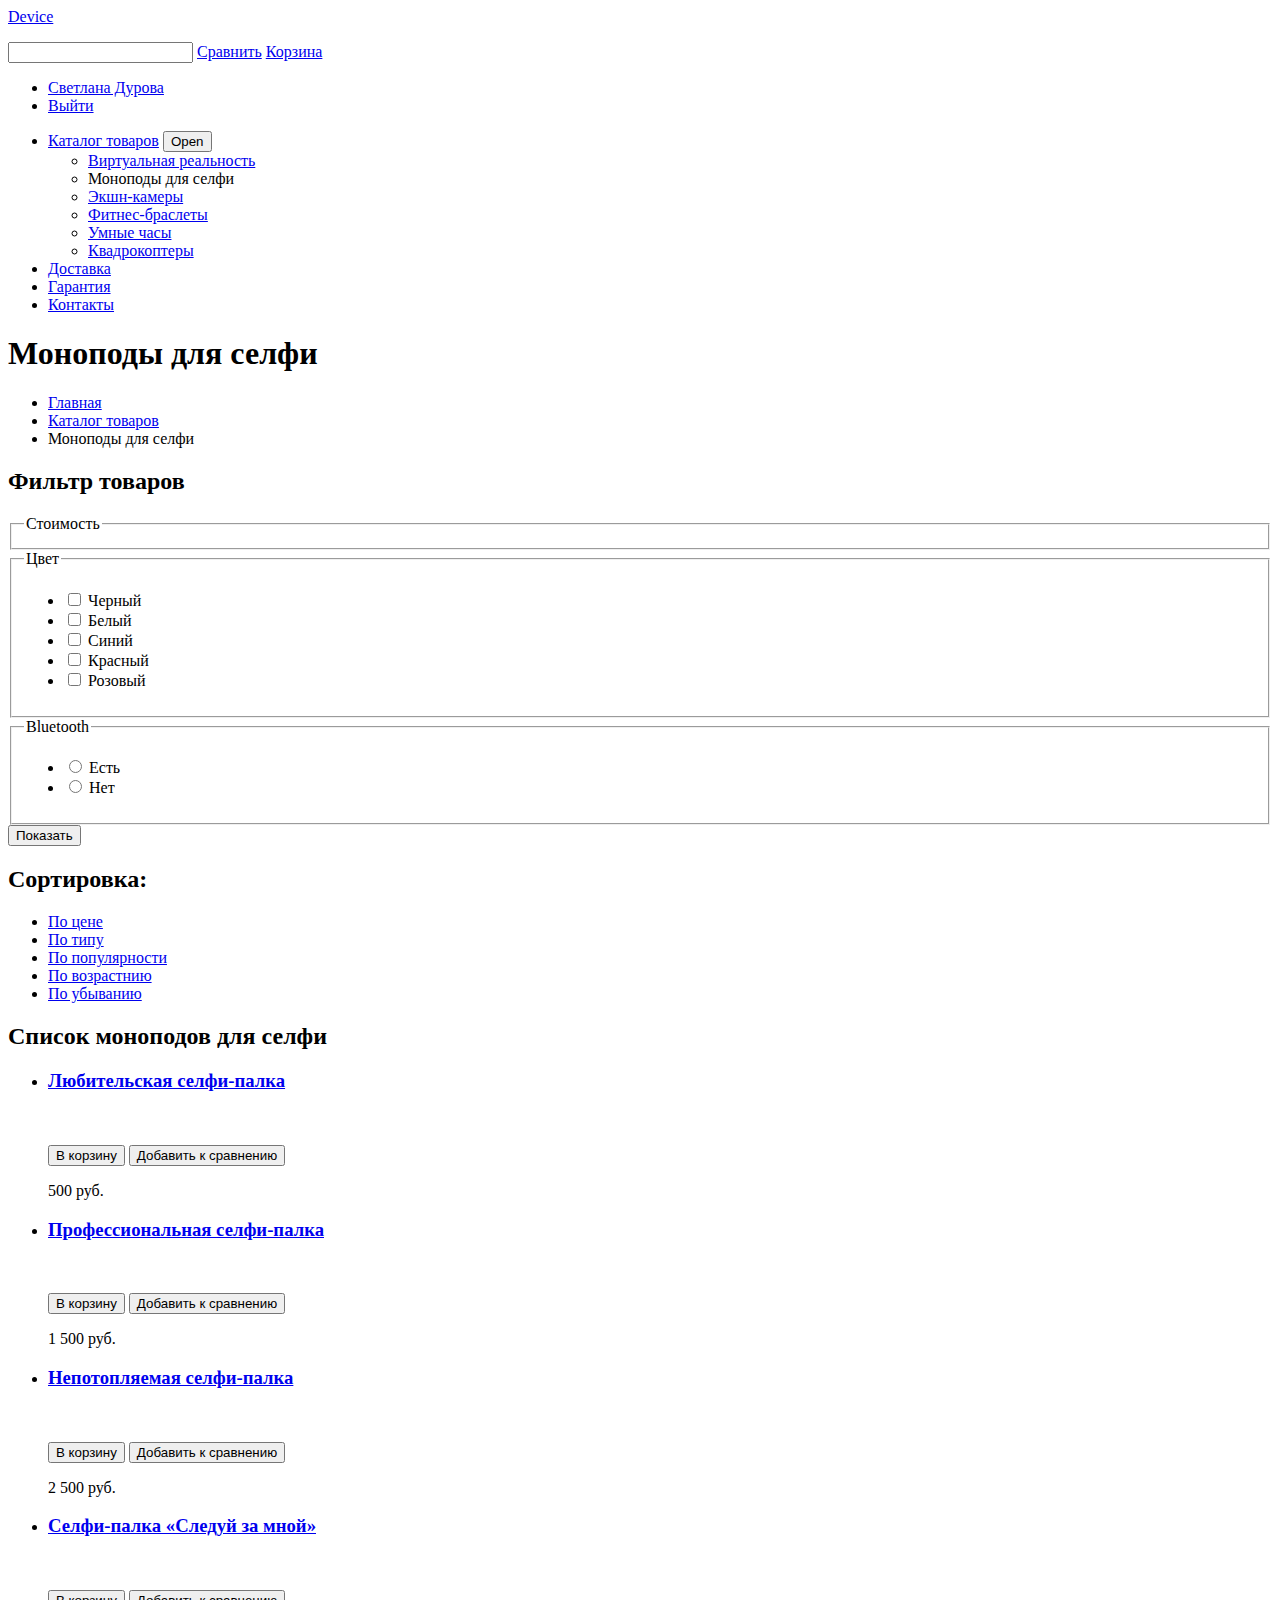
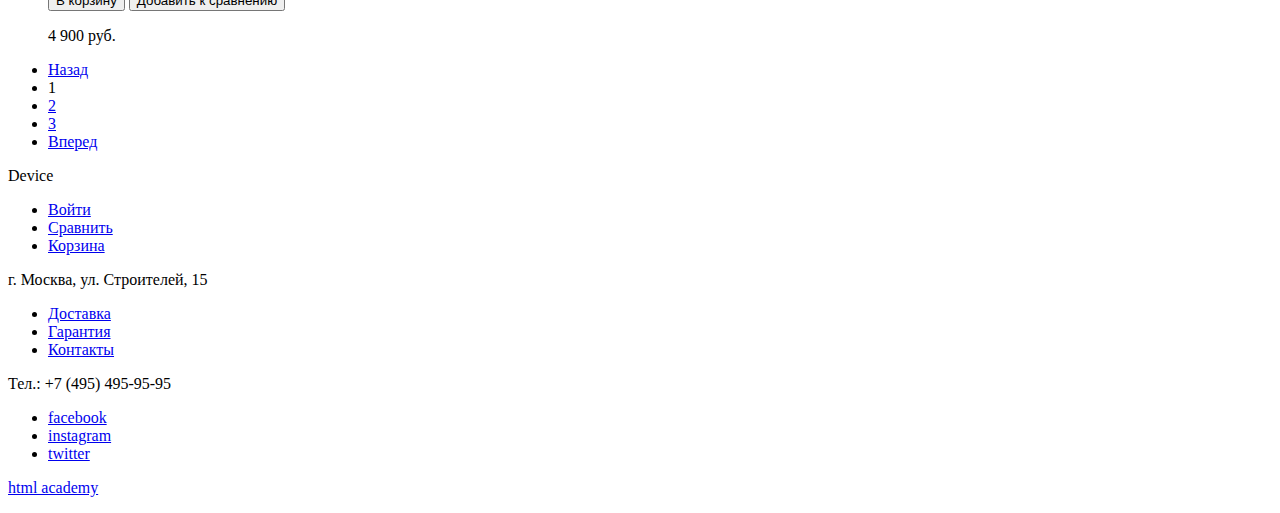
==== inner-page.html @ 737b261c "form" ====
<!DOCTYPE html>
<html lang="ru">
    <head>
        <meta charset="utf-8">
        <title>Device</title>
        <link rel="stylesheet" href="styles/normalize.css">
        <link rel="stylesheet" href="styles/style.css">
    </head>
    <body>
        <header class="main-header">
            <nav class="main-navigation">
                <a class="main-header-logo" href="index.html">Device</a>
                <p class="user-tools">
                    <input type="seach" name="seach">
                    <a href="compare.html">Сравнить</a>
                    <a href="cart.html">Корзина</a>
                </p>
                <ul class="user-navigation">
                    <li><a href="profile.html">Светлана Дурова</a></li>
                    <li><a class="login-out" href="login-out.html">Выйти</a></li>
                </ul>
                <ul class="site-navigation">
                    <li>
                        <a href="catalog.html">Каталог товаров</a>
                        <button class="catalog-open">Open</button>
                        <ul class="site-navigation__catalog-list">
                            <li class="site-navigation__catalog-item"><a href="#">Виртуальная реальность</a></li>
                            <li class="site-navigation__catalog-item site-navigation__catalog-item-current"><a>Моноподы для селфи</a></li>
                            <li class="site-navigation__catalog-item"><a href="#">Экшн-камеры</a></li>
                            <li class="site-navigation__catalog-item"><a href="#">Фитнес-браслеты</a></li>
                            <li class="site-navigation__catalog-item"><a href="#">Умные часы</a></li>
                            <li class="site-navigation__catalog-item"><a href="#">Квадрокоптеры</a></li>
                        </ul>
                    </li>
                    <li><a href="index.html#service-delivery">Доставка</a></li>
                    <li><a href="index.html#service-warranty">Гарантия</a></li>
                    <li><a href="index.html#contacts">Контакты</a></li>
                </ul>
            </nav>
        </header>
        <main class="container">
            <h1 class="page-title">Моноподы для селфи</h1>
            <ul class="breadcrumbs">
                <li><a href="index.html">Главная</a></li>
                <li><a href="catalog.html">Каталог товаров</a></li>
                <li class="breadcrumbs-current">Моноподы для селфи</li>
            </ul>
            <section class="filters">
                <h2 class="visually-hidden">Фильтр товаров</h2>
                <form class="filter" action="https://echo.htmlacademy.ru" method="GET" >
                    <fieldset>
                        <legend>Стоимость</legend>
                    </fieldset>
                    <fieldset>
                        <legend>Цвет</legend>
                        <ul>
                            <li class="filter-option">
                                <input class="visually-hidden filter-input filter-input-checkbox" type="checkbox" name="black-color" id="filter-black-color">
                                <label for="filter-black-color">Черный</label>
                            </li>
                            <li class="filter-option">
                                <input class="visually-hidden filter-input filter-input-checkbox" type="checkbox" name="white-color" id="filter-white-color">
                                <label for="filter-white-color">Белый</label>
                            </li>
                            <li class="filter-option">
                                <input class="visually-hidden filter-input filter-input-checkbox" type="checkbox" name="blue-color" id="filter-blue-color">
                                <label for="filter-blue-color">Синий</label>
                            </li>
                            <li class="filter-option">
                                <input class="visually-hidden filter-input filter-input-checkbox" type="checkbox" name="red-color" id="filter-red-color">
                                <label for="filter-red-color">Красный</label>
                            </li>
                            <li class="filter-option">
                                <input class="visually-hidden filter-input filter-input-checkbox" type="checkbox" name="pink-color" id="filter-pink-color">
                                <label for="filter-pink-color">Розовый</label>
                            </li>
                        </ul>
                    </fieldset>
                    <fieldset>
                        <legend>Bluetooth</legend>
                        <ul>
                            <li>
                                <input class="visually-hidden filter-input filter-input-radio" type="radio" name="isBluetooth" value="yes" id="filter-bluetooth-yes">
                                <label for="filter-bluetooth-yes">Есть</label>
                            </li>
                            <li>
                                <input class="visually-hidden filter-input filter-input-radio" type="radio" name="isBluetooth" value="not" id="filter-bluetooth-not">
                                <label for="filter-bluetooth-not">Нет</label>
                            </li>
                        </ul>
                    </fieldset>
                    <button class="filter-button button" type="submit">Показать</button>
                </form>
            </section>
            <section class="sort">
                <h2 class="sort-title">Сортировка:</h2>
                <ul class="sort-list">
                    <li><a href="#">По цене</a></li>
                    <li><a href="#">По типу</a></li>
                    <li><a href="#">По популярности</a></li>
                    <li><a href="#">По возрастнию</a></li>
                    <li><a href="#">По убыванию</a></li>
                </ul>
            </section>
            <section class="catalog">
                <h2 class="visually-hidden">Список моноподов для селфи</h2>
                <ul class="catalog-list">
                    <li class="catalog-item">
                        <a href="catalog-item.html">
                            <h3 class="catalog-item-title">Любительская селфи-палка</h3>
                        </a>
                        <div class="catalog-item-image">
                            <img src="" width="" height="" alt="">
                            <p class="hover-box">
                                <button class="button in-cart">В корзину</button>
                                <button class="add-compare">Добавить к сравнению</button>
                            </p>
                        </div>
                        <span class="catalog-item-price">500 руб.</span>
                    </li>
                    <li class="catalog-item">
                        <a href="catalog-item.html">
                            <h3 class="catalog-item-title">Профессиональная селфи-палка</h3>
                        </a>
                        <div class="catalog-item-image">
                            <img src="" width="" height="" alt="">
                            <p class="hover-box">
                                <button class="button in-cart">В корзину</button>
                                <button class="add-compare">Добавить к сравнению</button>
                            </p>
                        </div>
                        <span class="catalog-item-price">1 500 руб.</span>
                    </li>
                    <li class="catalog-item">
                        <a href="catalog-item.html">
                            <h3 class="catalog-item-title">Непотопляемая селфи-палка</h3>
                        </a>
                        <div class="catalog-item-image">
                            <img src="" width="" height="" alt="">
                            <p class="hover-box">
                                <button class="button in-cart">В корзину</button>
                                <button class="add-compare">Добавить к сравнению</button>
                            </p>
                        </div>
                        <span class="catalog-item-price">2 500 руб.</span>
                    </li>
                    <li class="catalog-item">
                        <a href="catalog-item.html">
                            <h3 class="catalog-item-title">Селфи-палка «Следуй за мной»</h3>
                        </a>
                        <div class="catalog-item-image">
                            <img src="" width="" height="" alt="">
                            <p class="hover-box">
                                <button class="button in-cart">В корзину</button>
                                <button class="add-compare">Добавить к сравнению</button>
                            </p>
                        </div>
                        <span class="catalog-item-price">4 900 руб.</span>
                    </li>
                </ul>
                <ul class="pagination-list">
                    <li class="pagination-item pagination-item-prev"><a href="#">Назад</a></li>
                    <li class="pagination-item pagination-item-current"><a>1</a></li>
                    <li class="pagination-item"><a href="#">2</a></li>
                    <li class="pagination-item"><a href="#">3</a></li>
                    <li class="pagination-item pagination-item-next"><a href="#">Вперед</a></li>
                </ul>
            </section>
        </main>
        <footer class="main-footer">
            <div class="footer-top">
                <span class="footer-logo">Device</span>
                <ul class="footer-user-menu">
                    <li>
                        <a href="login.html">Войти</a>
                    </li>
                    <li>
                        <a href="compare.html">Сравнить</a>
                    </li>
                    <li>
                        <a href="cart.html">Корзина</a>
                    </li>
                </ul>
            </div>
            <div class="footer-middle">
                <p class="footer-address">г. Москва, ул. Строителей, 15</p>
                <ul class="footer-site-menu">
                    <li><a href="index.html#service-delivery">Доставка</a></li>
                    <li><a href="index.html#service-warranty">Гарантия</a></li>
                    <li><a href="index.html#contacts">Контакты</a></li>
                </ul>
                <p class="phone">Тел.: +7 (495) 495-95-95</p>
            </div>
            <div class="footer-bottom">
                <ul class="social-buttons">
                    <li><a href="#" class="social-button-facebook">facebook</a></li>
                    <li><a href="#" class="social-button-instagram">instagram</a></li>
                    <li><a href="#" class="social-button-twitter">twitter</a></li>
                </ul>
                <p class="copyright">
                    <a href="https://htmlacademy.ru"><span class="icon">html academy</span></a>
                </p>
            </div>
        </footer>
    </body>
</html>
---- styles/style.css ----

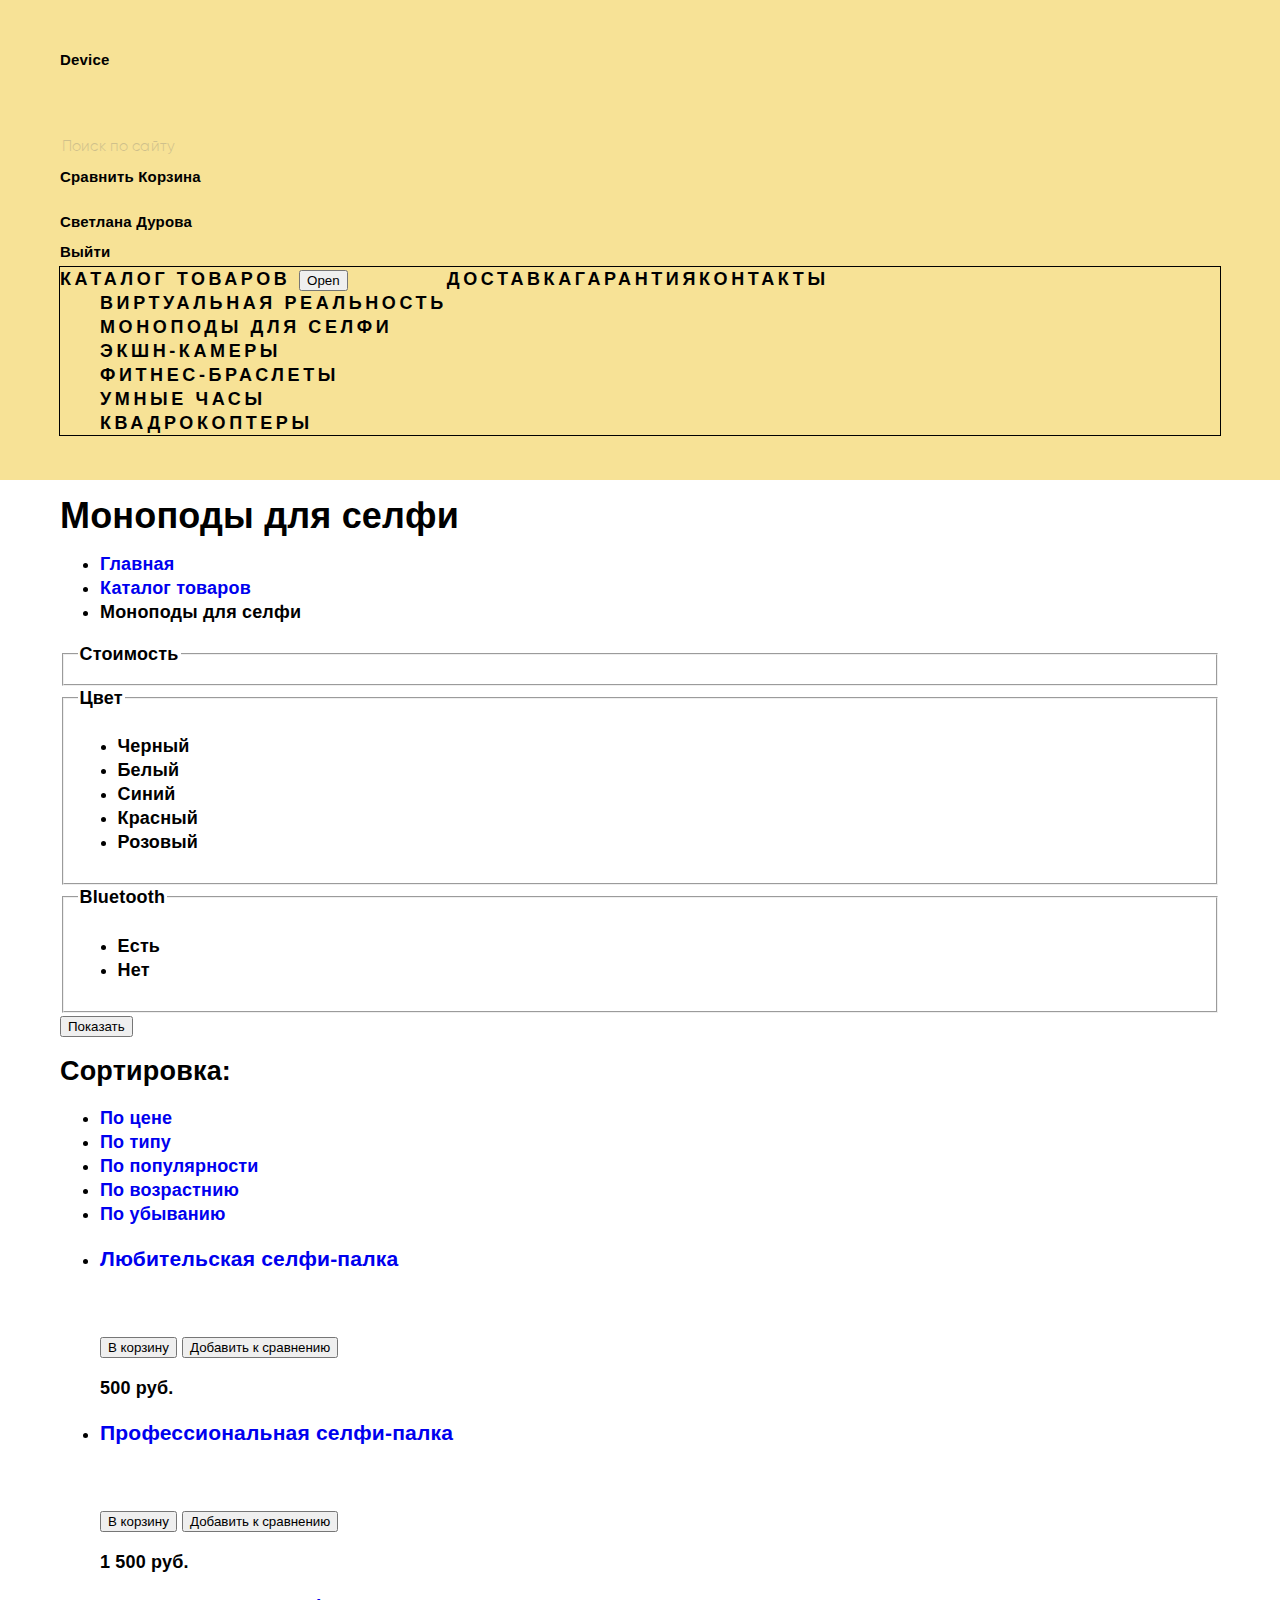
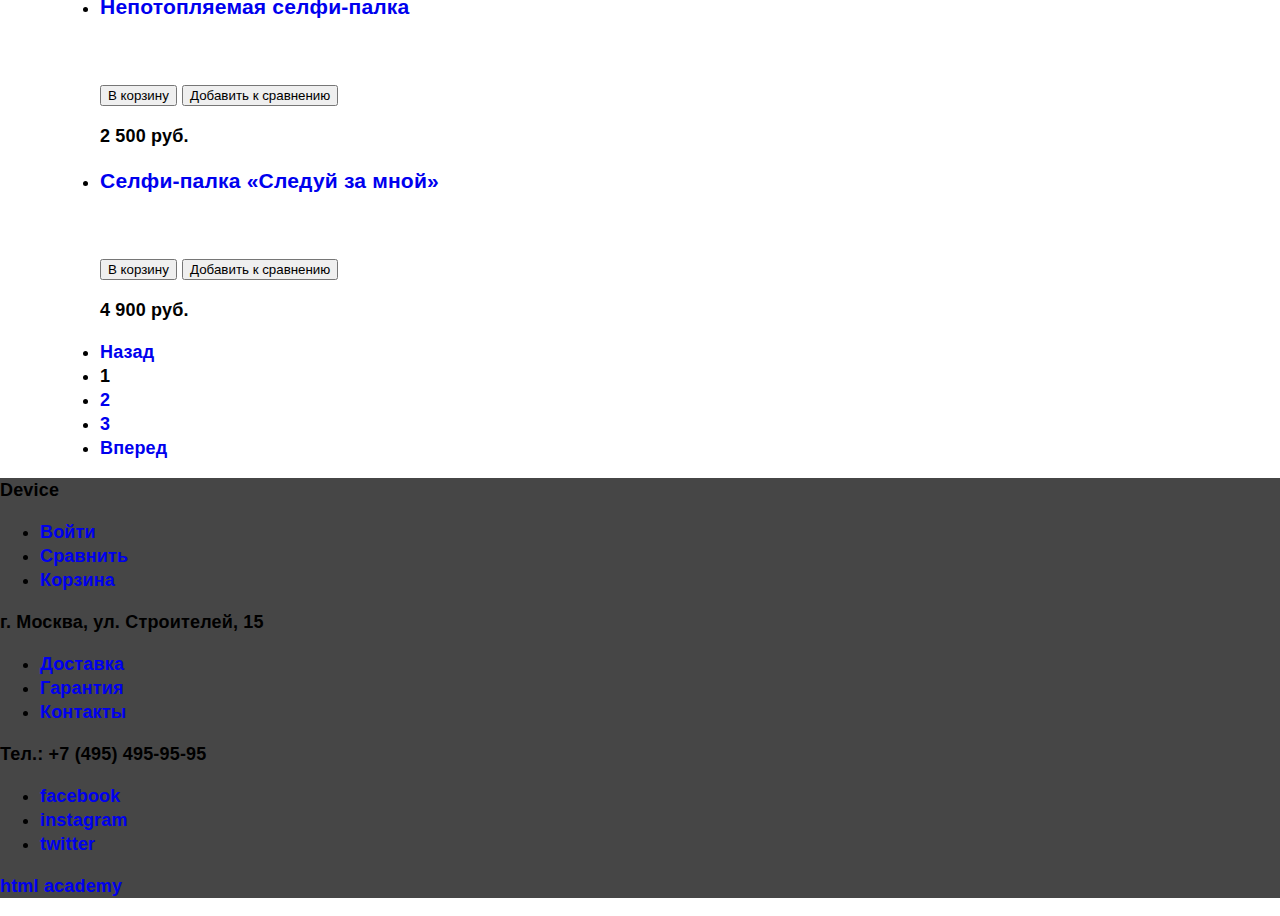
==== commit 6efaaf8b: "work...work" ====
--- a/inner-page.html
+++ b/inner-page.html
@@ -3,17 +3,24 @@
     <head>
         <meta charset="utf-8">
         <title>Device</title>
+        <link href="https://fonts.googleapis.com/css?family=Open+Sans:300,400&display=swap&subset=cyrillic" rel="stylesheet">
         <link rel="stylesheet" href="styles/normalize.css">
         <link rel="stylesheet" href="styles/style.css">
     </head>
-    <body>
+    <body class="inner-page">
         <header class="main-header">
             <nav class="main-navigation">
                 <a class="main-header-logo" href="index.html">Device</a>
                 <p class="user-tools">
-                    <input type="seach" name="seach">
-                    <a href="compare.html">Сравнить</a>
-                    <a href="cart.html">Корзина</a>
+                    <div class="user-tools__box">
+                        <form class="user-tools__form" action="https://echo.htmlacademy.ru" method="POST">
+                            <label class="visually-hidden" for="user-seach">Поиск по сайту</label>
+                            <input type="seach" name="seach" id="user-seach" placeholder="Поиск по сайту">
+                            <button class="user-tools__button" type="submit">Найти</button>
+                        </form>
+                    </div>
+                    <a class="user-tools__compare" href="compare.html">Сравнить</a>
+                    <a class="user-tools__cart" href="cart.html">Корзина</a>
                 </p>
                 <ul class="user-navigation">
                     <li><a href="profile.html">Светлана Дурова</a></li>
@@ -22,7 +29,7 @@
                 <ul class="site-navigation">
                     <li>
                         <a href="catalog.html">Каталог товаров</a>
-                        <button class="catalog-open">Open</button>
+                        <button class="catalog-open" type="button">Open</button>
                         <ul class="site-navigation__catalog-list">
                             <li class="site-navigation__catalog-item"><a href="#">Виртуальная реальность</a></li>
                             <li class="site-navigation__catalog-item site-navigation__catalog-item-current"><a>Моноподы для селфи</a></li>
--- a/styles/style.css
+++ b/styles/style.css
@@ -1 +1,233 @@
-
+@font-face{
+    font-family: "Gilroy";
+    src:
+        local('Gilroy Extra Bold'),
+        local('Gilroy ExtraBold'),
+        local('Gilroy-Extra Bold'),
+        local('Gilroy-ExtraBold'),
+        local('Gilroy-Extra-Bold')
+        url(../fonts/gilroyextrabold.woff2) format("woff2");
+    font-weight: 800;
+    font-style: normal;
+}
+
+@font-face{
+    font-family: "Gilroy";
+    src:
+        local('Gilroy Light'),
+        local('Gilroy-Light'),
+        url(../fonts/gilroylight.woff2) format("woff2");
+    font-weight: 300;
+    font-style: normal;
+}
+
+*,
+*::before,
+*::after {
+    box-sizing: inherit;
+}
+
+html {
+    box-sizing: border-box;
+}
+
+html,
+body {
+    margin: 0;
+    padding: 0;
+
+    font-family: Gilroy, Arial, sans-serif;
+    font-size: 18px;
+    line-height: 24px;
+    font-weight: 800;
+    color: #000000;
+    letter-spacing: 0.01em;
+
+    background-color: #ffffff;
+}
+
+a {
+    text-decoration: none;
+}
+
+.visually-hidden:not(:focus):not(:active),
+input[type="checkbox"].visually-hidden {
+    position: absolute;
+
+    width: 1px;
+    height: 1px;
+    margin: -1px;
+    border: 0;
+    padding: 0;
+
+    white-space: nowrap;
+    clip-path: inset(100%);
+    clip: rect(0 0 0 0);
+    overflow: hidden;
+}
+
+.container {
+    width: 1200px;
+    margin: 0 auto;
+    padding: 0 20px;
+}
+
+.main-navigation {
+    padding: 45px 60px;
+
+    font-size: 15px;
+    line-height: 30px;
+    color: #000000;
+
+    background-color: #f7e296;
+}
+
+.user-tools {
+    display: flex;
+    flex-wrap: wrap;
+    width: 1040px;
+    margin-bottom: 40px;
+
+    font-family: "Open Sans", Arial, sans-serif;
+    font-size: 15px;
+    line-height: 30px;
+    font-weight: 300;
+}
+
+.user-tools__box {
+    flex-shrink: 0;
+    width: 440px;
+    margin-right: 60px;
+}
+
+.user-tools__link {
+    width: 100px;
+    margin-left: 20px;
+
+    text-align: right;
+}
+
+.user-navigation {
+    width: 140px;
+    margin: 0;
+    padding: 0;
+    margin-right: auto;
+}
+
+.site-navigation {
+    outline: 1px solid black;
+    display: flex;
+    margin: 0;
+    padding: 0;
+
+    font-size: 18px;
+    line-height: 24px;
+    letter-spacing: 0.2em;
+    text-transform: uppercase;
+}
+
+.user-navigation,
+.site-navigation,
+.site-navigation__catalog-list {
+    list-style: none;
+}
+
+.user-tools__cart,
+.user-tools__compare,
+.user-navigation a,
+.site-navigation a,
+.site-navigation__catalog-list a,
+.main-header-logo {
+    color: #000000;
+}
+
+.user-tools__cart:hover,
+.user-tools__cart:focus,
+.user-tools__compare:hover,
+.user-tools__compare:focus,
+.user-navigation a:hover,
+.user-navigation a:focus,
+.site-navigation a:hover,
+.site-navigation a:focus,
+.site-navigation__catalog-list a:hover,
+.site-navigation__catalog-list a:focus,
+.main-header-logo[href="index.html"]:hover,
+.main-header-logo[href="index.html"]:focus {
+    color: rgba(0, 0, 0, 0.6);
+}
+
+.user-tools__cart:active,
+.user-tools__compare:active,
+.user-navigation a:active,
+.site-navigation a:active,
+.site-navigation__catalog-list a:active,
+.main-header-logo[href="index.html"]:active {
+    color: rgba(0, 0, 0, 0.3);
+}
+.user-tools__form input[type="seach"] {
+    border: none;
+
+    font-family: Gilroy, Arial, sans-serif;
+    font-size: 15px;
+    line-height: 30px;
+    font-weight: 300;
+    color: #000000;
+    letter-spacing: 0.01em;
+
+    background-color: #f7e296;
+
+    opacity: 0.3;
+}
+
+.user-tools__form input[type="seach"]:hover {
+    opacity: 0.6;
+}
+
+.user-tools__form input[type="seach"]:focus,
+.user-tools__form input[type="seach"]:active {
+    border-bottom: 2px solid #000000;
+
+    outline: none;
+
+    opacity: 1;
+}
+
+.user-tools__button {
+    display: none;
+
+    padding: 15px 20px;
+    border: 2px solid #000000;
+    box-sizing: border-box;
+
+    font: inherit;
+    font-weight: 300;
+    line-height: 15px;
+
+    background-color: transparent;
+}
+
+.user-tools__button:hover,
+.user-tools__button:focus {
+    color: #ffffff;
+
+    background-color: #000000;
+}
+
+.user-tools__button:active {
+    color: rgba(255, 255, 255, 0.3);
+    
+    background-color: #000000;
+}
+
+.popular-items-list,
+.slides-switches
+/* .catalog-list,
+.services-list,
+.companies-logos-list,
+.about-us__transport-companies-list*/ { 
+    list-style: none;
+}
+
+.main-footer {
+    background-color: #464646;
+}
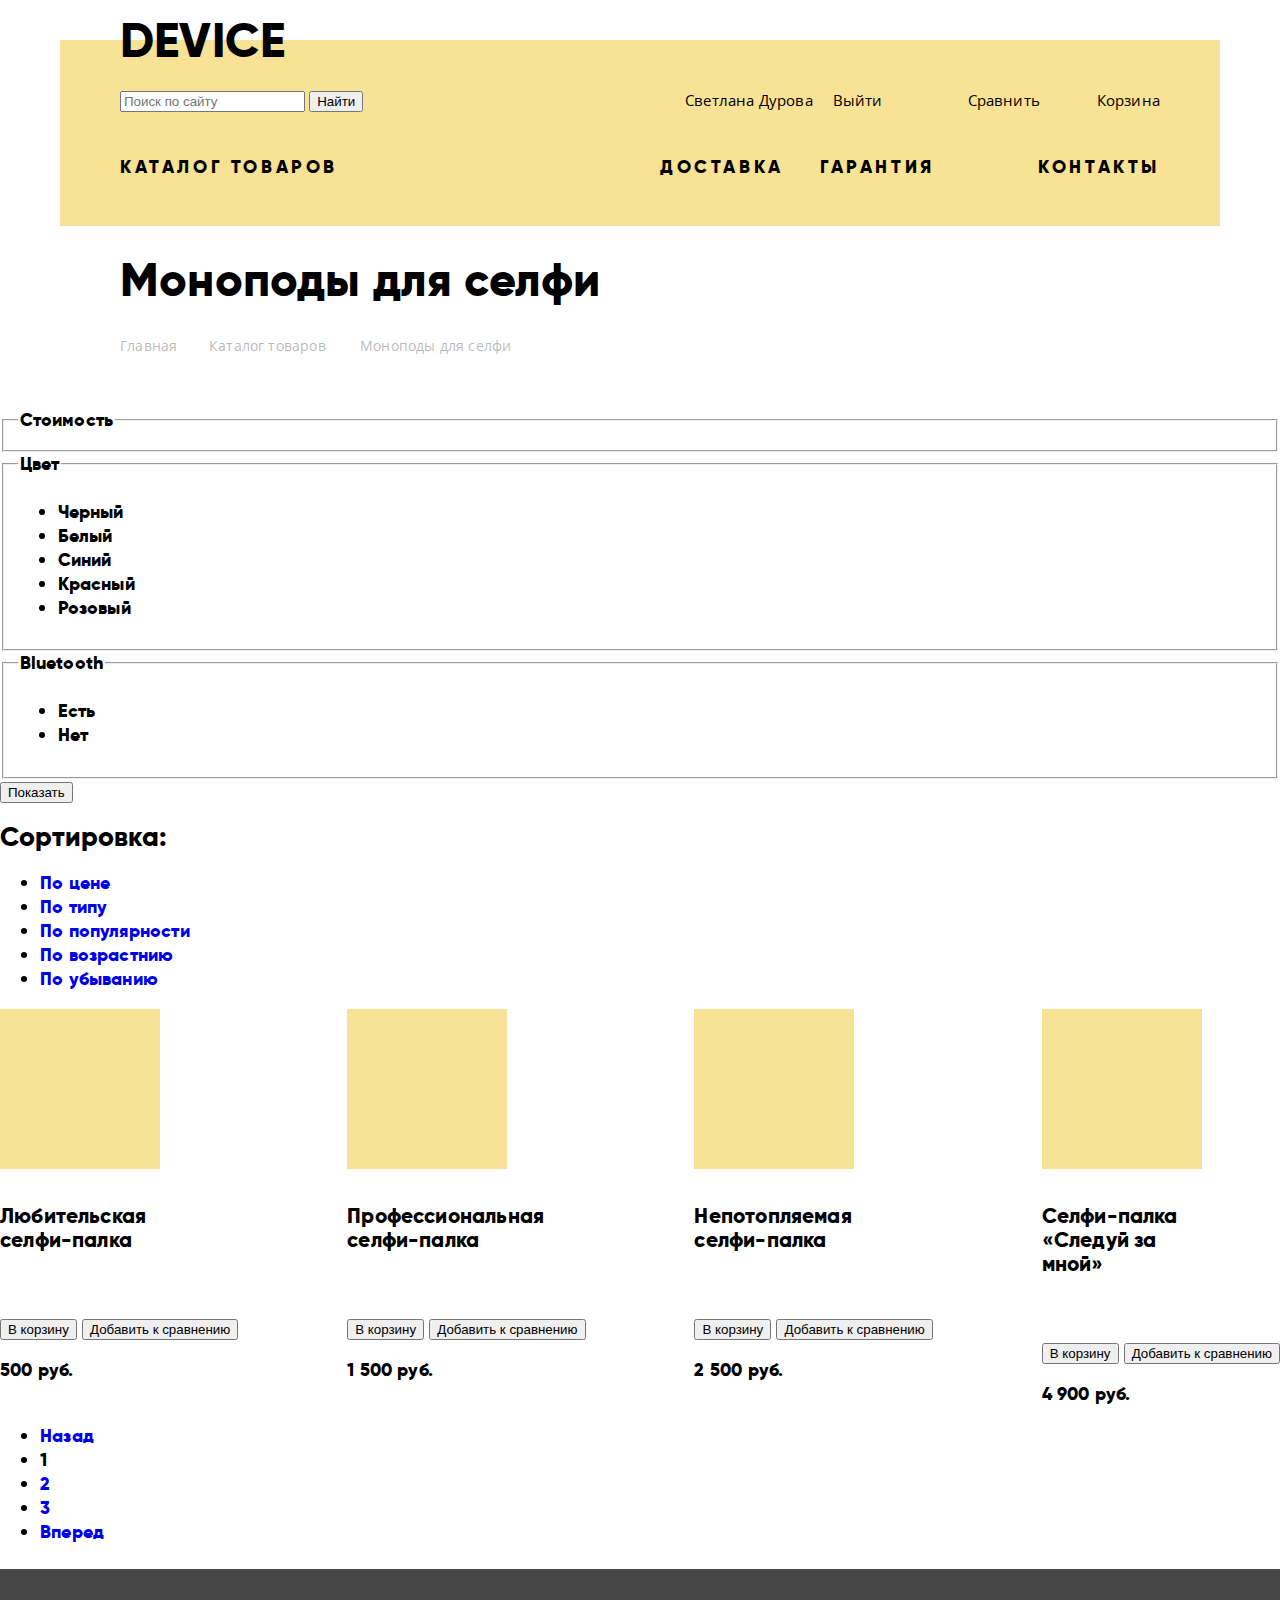
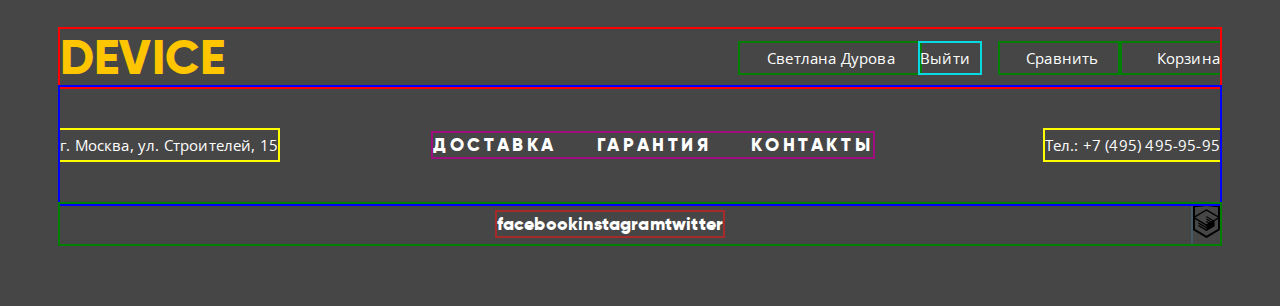
==== commit d21162ef: "Уже не помню,  что переделывал" ====
--- a/inner-page.html
+++ b/inner-page.html
@@ -9,49 +9,73 @@
     </head>
     <body class="inner-page">
         <header class="main-header">
-            <nav class="main-navigation">
-                <a class="main-header-logo" href="index.html">Device</a>
-                <p class="user-tools">
-                    <div class="user-tools__box">
-                        <form class="user-tools__form" action="https://echo.htmlacademy.ru" method="POST">
-                            <label class="visually-hidden" for="user-seach">Поиск по сайту</label>
-                            <input type="seach" name="seach" id="user-seach" placeholder="Поиск по сайту">
-                            <button class="user-tools__button" type="submit">Найти</button>
-                        </form>
+            <div class=" container">
+                <div class="main-header-wrapper">
+                    <a class="main-header-logo" href="index.html">Device</a>
+                    <div class="user-tools">
+                        <div class="user-tools-item user-tools-box" >
+                            <form class="user-tools-form" action="https://echo.htmlacademy.ru" method="POST">
+                                <label class="visually-hidden" for="user-seach">Поиск по сайту</label>
+                                <input class="user-tools-seach" type="seach" name="seach" id="user-seach" placeholder="Поиск по сайту">
+                                <button class="user-tools-submit" type="submit">Найти</button>
+                            </form>
+                        </div>
+                        <ul class="user-tools-item user-menu">
+                            <li class="user-menu-item user-menu-name">
+                                <a class="name-link" href="profile.html">Светлана Дурова</a>
+                            </li>
+                            <li class="user-menu-item user-menu-logout">
+                                <a class="logout-link" href="logout.html">Выйти</a>
+                            </li>
+                            <li class="user-menu-item user-menu-login">
+                                <a class="login-link" href="login.html">Войти</a>
+                            </li>
+                        </ul>
+                        <a class="user-tools-item user-tools-compare" href="compare.html">Сравнить</a>
+                        <a class="user-tools-item user-tools-cart" href="cart.html">Корзина</a>
                     </div>
-                    <a class="user-tools__compare" href="compare.html">Сравнить</a>
-                    <a class="user-tools__cart" href="cart.html">Корзина</a>
-                </p>
-                <ul class="user-navigation">
-                    <li><a href="profile.html">Светлана Дурова</a></li>
-                    <li><a class="login-out" href="login-out.html">Выйти</a></li>
-                </ul>
-                <ul class="site-navigation">
-                    <li>
-                        <a href="catalog.html">Каталог товаров</a>
-                        <button class="catalog-open" type="button">Open</button>
-                        <ul class="site-navigation__catalog-list">
-                            <li class="site-navigation__catalog-item"><a href="#">Виртуальная реальность</a></li>
-                            <li class="site-navigation__catalog-item site-navigation__catalog-item-current"><a>Моноподы для селфи</a></li>
-                            <li class="site-navigation__catalog-item"><a href="#">Экшн-камеры</a></li>
-                            <li class="site-navigation__catalog-item"><a href="#">Фитнес-браслеты</a></li>
-                            <li class="site-navigation__catalog-item"><a href="#">Умные часы</a></li>
-                            <li class="site-navigation__catalog-item"><a href="#">Квадрокоптеры</a></li>
-                        </ul>
-                    </li>
-                    <li><a href="index.html#service-delivery">Доставка</a></li>
-                    <li><a href="index.html#service-warranty">Гарантия</a></li>
-                    <li><a href="index.html#contacts">Контакты</a></li>
-                </ul>
-            </nav>
+                    <nav class="main-navigation">
+                        <ul class="site-navigation">
+                            <li class="site-navigation__item site-navigation__catalog">
+                                <a href="catalog.html">Каталог товаров</a>
+                                <div class="site-navigation__catalog-list">
+                                    <p class="site-navigation__catalog-box">
+                                        <a class="site-navigation__catalog-item" href="#">Виртуальная реальность</a>
+                                        <a class="site-navigation__catalog-item" href="inner-page.html">Моноподы для селфи</a>
+                                        <a class="site-navigation__catalog-item" href="#">Экшн-камеры</a>
+                                    </p>
+                                    <p class="site-navigation__catalog-box">
+                                        <a class="site-navigation__catalog-item"href="#">Фитнес-браслеты</a>
+                                        <a class="site-navigation__catalog-item" href="#">Умные часы</a>
+                                    </p>
+                                    <p class="site-navigation__catalog-box">
+                                        <a class="site-navigation__catalog-item" href="#">Квадрокоптеры</a>
+                                    </p>
+                                </div>
+                            </li>
+                            <li class="site-navigation__item site-navigation__delivery">
+                                <a href="#service-delivery">Доставка</a>
+                            </li>
+                            <li class="site-navigation__item site-navigation__warranty">
+                                <a href="#service-warranty">Гарантия</a>
+                            </li>
+                            <li class="site-navigation__item site-navigation__contacts">
+                                <a href="#contacts">Контакты</a>
+                            </li>
+                        </ul>
+                    </nav>
+                </div>
+            </div>
         </header>
-        <main class="container">
-            <h1 class="page-title">Моноподы для селфи</h1>
-            <ul class="breadcrumbs">
-                <li><a href="index.html">Главная</a></li>
-                <li><a href="catalog.html">Каталог товаров</a></li>
-                <li class="breadcrumbs-current">Моноподы для селфи</li>
-            </ul>
+        <main class="main-index">
+            <div class="page-wrapper">
+                <h1 class="page-title">Моноподы для селфи</h1>
+                <ul class="breadcrumbs">
+                    <li><a href="index.html">Главная</a></li>
+                    <li><a href="catalog.html">Каталог товаров</a></li>
+                    <li class="breadcrumbs-current">Моноподы для селфи</li>
+                </ul>
+            </div>
             <section class="filters">
                 <h2 class="visually-hidden">Фильтр товаров</h2>
                 <form class="filter" action="https://echo.htmlacademy.ru" method="GET" >
@@ -175,38 +199,39 @@
             </section>
         </main>
         <footer class="main-footer">
-            <div class="footer-top">
-                <span class="footer-logo">Device</span>
-                <ul class="footer-user-menu">
-                    <li>
-                        <a href="login.html">Войти</a>
-                    </li>
-                    <li>
-                        <a href="compare.html">Сравнить</a>
-                    </li>
-                    <li>
-                        <a href="cart.html">Корзина</a>
-                    </li>
-                </ul>
-            </div>
-            <div class="footer-middle">
-                <p class="footer-address">г. Москва, ул. Строителей, 15</p>
-                <ul class="footer-site-menu">
-                    <li><a href="index.html#service-delivery">Доставка</a></li>
-                    <li><a href="index.html#service-warranty">Гарантия</a></li>
-                    <li><a href="index.html#contacts">Контакты</a></li>
-                </ul>
-                <p class="phone">Тел.: +7 (495) 495-95-95</p>
-            </div>
-            <div class="footer-bottom">
-                <ul class="social-buttons">
-                    <li><a href="#" class="social-button-facebook">facebook</a></li>
-                    <li><a href="#" class="social-button-instagram">instagram</a></li>
-                    <li><a href="#" class="social-button-twitter">twitter</a></li>
-                </ul>
-                <p class="copyright">
-                    <a href="https://htmlacademy.ru"><span class="icon">html academy</span></a>
-                </p>
+            <div class="container">
+                <div class="footer-top">
+                    <a class="footer-logo" href="index.html">Device</a>
+                    <ul class="footer-user-menu">
+                        <li><a href="profile.html">Светлана Дурова</a></li>
+                        <li><a href="logout.html">Выйти</a></li>
+                        <li><a href="compare.html">Сравнить</a></li>
+                        <li><a href="cart.html">Корзина</a></li>
+                    </ul>                    
+                </div>
+                <div class="footer-middle">
+                    <p class="footer-address">г. Москва, ул. Строителей, 15</p>
+                    <ul class="footer-site-menu">
+                        <li><a href="#service-delivery">Доставка</a></li>
+                        <li><a href="#service-warranty">Гарантия</a></li>
+                        <li><a href="#contacts">Контакты</a></li>
+                    </ul>
+                    <p class="phone">Тел.: +7 (495) 495-95-95</p>
+                </div>
+                <div class="footer-bottom">
+                    <ul class="social-buttons">
+                        <li><a href="#" class="social-button-facebook">facebook</a></li>
+                        <li><a href="#" class="social-button-instagram">instagram</a></li>
+                        <li><a href="#" class="social-button-twitter">twitter</a></li>
+                    </ul>
+                    <p class="copyright">
+                        <a href="https://htmlacademy.ru">
+                            <svg version="1.1" id="Layer_1" xmlns="http://www.w3.org/2000/svg" xmlns:xlink="http://www.w3.org/1999/xlink" x="0px" y="0px" width="26.943px" height="34.09px" viewBox="0 0 26.943 34.09" enable-background="new 0 0 26.943 34.09" xml:space="preserve">
+                            <path d="M13.62,0.017L13.472,0L0,1.412v24.661l13.473,8.017l13.43-7.99l0.042-0.025V1.412L13.62,0.017z M25.019,12.127L13.495,5.334 L13.494,5.23l-0.087,0.05l-0.088-0.056v0.109L1.925,12.118V3.147l11.548-1.212l11.547,1.212V12.127z M13.405,6.787L24.923,13.5 l-4.479,2.64l-7.093-4.221l-0.014,1.415l5.904,3.513l-0.86,0.507l-5.03-2.992l-0.014,1.415l3.827,2.275l-0.782,0.523l-3.031-1.787 l-0.014,1.413l1.853,1.091l-1.8,1.081L2.034,13.622L13.405,6.787z M1.925,15.127l11.411,6.791l0.016,1.044L5.41,18.234L5.395,19.65 l7.979,4.795l0.018,1.076l-7.973-4.74l-0.013,1.414l8.021,4.822l0.046,0.025l8.143-4.872l-0.011-5.177l3.415-2.036v10.021 L13.472,31.85L1.925,24.979V15.127z"/>
+                            </svg>
+                        </a>
+                    </p>
+                </div>
             </div>
         </footer>
     </body>
--- a/styles/style.css
+++ b/styles/style.css
@@ -1,23 +1,16 @@
-@font-face{
-    font-family: "Gilroy";
+@font-face {
+    font-family: 'gilroyextrabold';
     src:
-        local('Gilroy Extra Bold'),
-        local('Gilroy ExtraBold'),
-        local('Gilroy-Extra Bold'),
-        local('Gilroy-ExtraBold'),
-        local('Gilroy-Extra-Bold')
-        url(../fonts/gilroyextrabold.woff2) format("woff2");
-    font-weight: 800;
+    url('../fonts/gilroy-extrabold-webfont.woff2') format('woff2');
+    font-weight: normal;
     font-style: normal;
 }
 
-@font-face{
-    font-family: "Gilroy";
+@font-face {
+    font-family: 'gilroylight';
     src:
-        local('Gilroy Light'),
-        local('Gilroy-Light'),
-        url(../fonts/gilroylight.woff2) format("woff2");
-    font-weight: 300;
+    url('../fonts/gilroy-light-webfont.woff2') format('woff2');
+    font-weight: normal;
     font-style: normal;
 }
 
@@ -36,10 +29,10 @@
     margin: 0;
     padding: 0;
 
-    font-family: Gilroy, Arial, sans-serif;
+    font-family: "gilroyextrabold", Arial, sans-serif;
     font-size: 18px;
     line-height: 24px;
-    font-weight: 800;
+    font-weight: normal;
     color: #000000;
     letter-spacing: 0.01em;
 
@@ -65,6 +58,9 @@
     clip: rect(0 0 0 0);
     overflow: hidden;
 }
+.main-header {
+    padding-top: 40px;
+}
 
 .container {
     width: 1200px;
@@ -72,162 +68,944 @@
     padding: 0 20px;
 }
 
-.main-navigation {
-    padding: 45px 60px;
-
-    font-size: 15px;
-    line-height: 30px;
+.main-header-wrapper {
+    position: relative;
+
+    min-height: 300px;
+    padding: 45px 60px 35px;
+
     color: #000000;
 
     background-color: #f7e296;
+/* outline: 1px solid red; */
+}
+
+.inner-page .main-header-wrapper {
+    min-height: 186px;
+}
+
+.inner-page .main-header {
+    margin-bottom: 30px;
+}
+
+.main-header-wrapper a {
+    color: #000000;
+}
+
+.main-header-wrapper a:not(.main-header-logo):hover,
+.main-header-wrapper a:not(.main-header-logo):focus,
+.main-header-logo[href="index.html"]:hover,
+.main-header-logo[href="index.html"]:focus {
+    color: rgba(0, 0, 0, 0.6);
+}
+
+.main-header-wrapper a:not(.main-header-logo):active,
+.main-header-logo[href="index.html"]:active {
+    color: rgba(0, 0, 0, 0.3);
+}
+
+.main-header-logo {
+    position: absolute;
+    top: -23px;
+    left: 60px;
+
+    font-size: 48px;
+    line-height: 48px;
+    text-transform: uppercase;
 }
 
 .user-tools {
     display: flex;
     flex-wrap: wrap;
-    width: 1040px;
     margin-bottom: 40px;
 
     font-family: "Open Sans", Arial, sans-serif;
     font-size: 15px;
     line-height: 30px;
-    font-weight: 300;
-}
-
-.user-tools__box {
+    font-weight: normal;
+
+/* outline: 1px solid blue; */
+}
+
+.user-tools-item:not(:last-child) {
+    margin-right: 20px;
+}
+
+.user-tools .user-tools-box {
     flex-shrink: 0;
     width: 440px;
-    margin-right: 60px;
-}
-
-.user-tools__link {
+    margin-right: 100px;
+
+/* outline: 2px solid white; */
+}
+
+.user-menu {
+    display: flex;
+    width: 260px;
+    margin: 0;
+    padding: 0;
+
+    list-style: none;
+
+/* outline: 2px solid violet; */
+}
+
+.name-link {
+    width: 160px;
+    margin-right: 20px;
+    padding-left: 25px;
+
+    text-align: right;
+}
+
+.user-tools-compare {
     width: 100px;
-    margin-left: 20px;
+    padding-left: 20px;
 
     text-align: right;
-}
-
-.user-navigation {
+
+/* outline: 2px solid darkgoldenrod; */
+}
+
+.user-tools-cart {
+    width: 100px;
+    padding-left: 35px;
+
+    text-align: right;
+
+/* outline: 2px solid darksalmon; */
+}
+
+.user-menu-name {
+    display: none;
+}
+
+.user-menu-logout {
+    display: none;
+}
+
+.inner-page .user-menu-name, 
+.inner-page .user-menu-logout{
+    display: block;
+}
+
+.inner-page .user-menu-login {
+    display: none;
+}
+
+.site-navigation {
+    display: flex;
+    flex-wrap: wrap;
+    margin: 0;
+    padding: 0;
+
+    letter-spacing: 0.2em;
+    text-transform: uppercase;
+
+    list-style: none;
+
+/* outline: 1px solid blue; */
+}
+
+.site-navigation__item {
     width: 140px;
-    margin: 0;
-    padding: 0;
+}
+
+.site-navigation__catalog {
+    position: relative;
+
+    width: 300px;
+    margin-right: 240px;
+}
+
+.site-navigation__delivery {
+    margin-right: 20px;
+} 
+
+.site-navigation__warranty {
     margin-right: auto;
 }
 
-.site-navigation {
-    outline: 1px solid black;
-    display: flex;
-    margin: 0;
-    padding: 0;
+.site-navigation__contacts {
+    text-align: right;
+}
+
+.site-navigation__catalog-list {
+    position: absolute;
+    z-index: 100;
+    left: -60px;
+    
+    display: flex;
+    width: 1160px;
+    padding: 20px 60px 33px;
+    flex-wrap: wrap;
+    
+    font-family: "Open Sans", Arial, sans-serif;
+    font-size: 15px;
+    line-height: 36px;
+    font-weight: normal;
+    color: #000000;
+    letter-spacing: 0.01em;
+    text-transform: none;
+
+    background-color: #f7e296;
+    visibility: hidden;
+/* outline: 1px solid green; */
+}
+
+.site-navigation__catalog-box {
+    display: flex;
+    flex-direction: column;
+
+    margin: 0;
+    padding: 0;
+    width: 160px;
+    margin-right: 40px;
+    
+/* outline: 1px solid violet; */
+}
+
+.site-navigation__catalog-box:first-child {
+    width: 200px;
+}
+
+.site-navigation__catalog-list:hover, 
+.site-navigation__catalog a:hover + .site-navigation__catalog-list {
+    visibility: visible;
+}
+
+.popular-items {
+    position: relative;
+    top: -105px;
+}
+
+
+/* Н А Д О      У Б Р А Т Ь       Н А Д О      У Б Р А Т Ь       Н А Д О      У Б Р А Т Ь       Н А Д О      У Б Р А Т Ь       Н А Д О      У Б Р А Т Ь       Н А Д О      У Б Р А Т Ь       Н А Д О      У Б Р А Т Ь        */
+
+.popular-item:first-child {
+    display: block;
+}
+
+.popular-item:nth-child(2) {
+    display: none;
+}
+
+.popular-item:nth-child(3) {
+    display: none;
+
+}
+
+/* Н А Д О      У Б Р А Т Ь       Н А Д О      У Б Р А Т Ь       Н А Д О      У Б Р А Т Ь       Н А Д О      У Б Р А Т Ь       Н А Д О      У Б Р А Т Ь       Н А Д О      У Б Р А Т Ь       Н А Д О      У Б Р А Т Ь        */
+
+
+
+.popular-item-column {
+    display: flex;
+    justify-content: space-between;
+    width: 1040px;
+    margin: 0 auto;
+}
+
+.popular-items-list {
+    margin: 0;
+    padding: 0; 
+    list-style: none;
+}
+
+.popular-item-selfie {
+    width: 384px;
+    height: 486px;
+    margin: 0;
+    margin-left: 30px;
+    padding: 0;
+}
+
+.popular-item-fitness-bracelet {
+    width: 345px;
+    height: 485px;
+    margin: 0;
+    margin-left: 56px;
+    padding: 0;
+}
+
+.popular-item-quadrocopter {
+    width: 526px;
+    height: 334px;
+    margin: 0;
+    margin-top: 57px;
+    margin-left: -30px;
+    padding: 0;
+}
+
+.popular-item-details {
+    position: relative;
+    width: 500px;
+    padding-top: 72px;
+}
+
+.popular-item-details::before {
+    content: "";
+
+    position: absolute;
+    top: 35px;
+    left: 0;
+
+    width: 100px;
+    height: 7px;
+    
+    background-color: #ffffff;
+}
+
+.popular-item-number {
+    position: absolute;
+    z-index: 10;
+    top: -20px;
+    right: -15px;
+
+    font-size: 179px;
+    line-height: 179px;
+    color: #ffffff;
+}
+
+.number-two {
+    right: -12px;
+}
+
+.number-three {
+    right: -10px;
+}
+
+.popular-item-slogan {
+    position: relative;
+    z-index: 10;
+
+    margin: 0;
+    margin-bottom: 25px;
+    padding: 0;
+
+    font-size: 47px;
+    line-height: 56px;
+}
+
+.popular-item-promo {
+    margin: 0;
+    margin-bottom: 30px;
+    padding: 0;
+
+    font-family: "Open Sans", Arial, sans-serif;
+    font-size: 15px;
+    line-height: 30px;
+    font-weight: normal;
+}
+
+.more-details {
+    display: inline-block;
+    margin-bottom: 50px;
+}
+
+.popular-item-characteristics-list .value{
+    font-family: "gilroylight", Arial, sans-serif;
+    font-size: 36px;
+    line-height: 48px;
+    font-weight: normal;
+}
+
+.selfie-characteristics td:not(:last-child) {
+    padding-right: 80px;
+}
+
+.quadrocopter-characteristics td:not(:last-child) {
+    padding-right: 50px;
+}
+
+.popular-item-characteristics-list .properties{
+    font-family: "Open Sans", Arial, sans-serif;
+    font-size: 13px;
+    line-height: 20px;
+    font-weight: normal;
+}
+
+.slides-switches {
+    display: flex;
+
+    margin: 0;
+    padding: 0; 
+
+    list-style: none;
+}
+
+.catalog {
+    margin-bottom: 25px;
+}
+
+.catalog-list {
+    display: flex;
+    flex-wrap: wrap;
+    justify-content: space-between;
+
+    margin: 0;
+    padding: 0; 
+
+    list-style: none;
+}
+
+.catalog-item a {
+    position: relative;
+
+    display: inline-block;
+    width: 160px;
+    
+    color: #000000;
+}
+
+.catalog-item a::before {
+    content: "";
+    display: block;
+
+    width: 160px;
+    height: 160px;
+    margin-bottom: 35px;
+
+    background-color: #f7e296;
+    background-repeat: no-repeat;
+    background-position: center;
+}
+
+.catalog-item a:hover::before,
+.catalog-item a:focus::before {
+    background-color: #f0c52e;
+}
+
+.catalog-item a::after {
+    content: "";
+
+    position: absolute;
+    top: 0;
+    left: 0;
+    display: block;
+
+    width: 160px;
+    height: 160px;
+    margin-bottom: 35px;
+
+    background-repeat: no-repeat;
+    background-position: center;
+}
+
+.virtual-reality::after {
+    background-image: url("../images/popular-1.svg");
+}
+
+.catalog-item .monopod::after {
+    background-image: url("../images/popular-2.svg");
+    background-position: 50% 40px;
+}
+
+.action-camera::after {
+    background-image: url("../images/popular-3.svg");
+}
+
+.fitness-bracelet::after {
+    background-image: url("../images/popular-4.svg");
+}
+
+.smart-watch::after {
+    background-image: url("../images/popular-5.svg");
+}
+
+.quadrocopter::after {
+    background-image: url("../images/popular-6.svg");
+}
+
+.catalog-item a:active::after {
+    opacity: 0.3;
+}
+
+.catalog-item a:active {
+    color: rgba(0, 0, 0, 0.3);
+}
+
+.services {
+    min-height: 450px;
+    margin-bottom: 95px;
+
+    background-color: #e5e5e5;
+    box-shadow: 0 160px 0 0 #fff inset;
+}
+
+.services-column {
+    display: flex;
+    flex-wrap: wrap;
+    padding-top: 60px;
+    padding-bottom: 69px;
+
+outline: 2px solid black;
+}
+
+.services-list {
+    width: 285px;
+    min-height: 320px;
+    margin: 0;
+    margin-right: 120px;
+    padding: 0;
+    padding-top: 80px;
+    border-right: 7px solid #000000;
 
     font-size: 18px;
     line-height: 24px;
+    text-transform: uppercase;
+    letter-spacing: 0.2em;
+
+    list-style: none;
+
+outline: 2px solid violet;
+}
+
+.services-box {
+    width: 700px;
+    padding-top: 70px;
+outline: 2px solid red;
+}
+
+.service {
+outline: 2px solid green;
+}
+
+.service h3 {
+    margin: 0;
+    margin-bottom: 35px;
+    padding: 0;
+
+    font-size: 47px;
+    line-height: 48px;
+    font-weight: normal;
+
+outline: 2px solid rgb(179, 11, 230);
+}
+
+.service p {
+    width: 450px;
+    margin: 0;
+    padding: 0;
+
+    font-family: "Open Sans", Arial, sans-serif;
+    font-size: 15px;
+    line-height: 30px;
+    font-weight: normal;
+
+outline: 2px solid yellow;
+}
+
+/* sdadasdafasdfasdfsdfsdadasdafasdfasdfsdfsdadasdafasdfasdfsdfsdadasdafasdfasdfsdf */
+
+/* sdadasdafasdfasdfsdfsdadasdafasdfasdfsdfsdadasdafasdfasdfsdfsdadasdafasdfasdfsdf */
+
+/* sdadasdafasdfasdfsdfsdadasdafasdfasdfsdfsdadasdafasdfasdfsdfsdadasdafasdfasdfsdf */
+.warranty {
+    display: none;
+}
+
+.credit {
+    display: none;
+}
+
+.delivery {
+    display: block;
+}
+
+/* sdadasdafasdfasdfsdfsdadasdafasdfasdfsdfsdadasdafasdfasdfsdfsdadasdafasdfasdfsdf */
+
+/* sdadasdafasdfasdfsdfsdadasdafasdfasdfsdfsdadasdafasdfasdfsdfsdadasdafasdfasdfsdf */
+
+/* sdadasdafasdfasdfsdfsdadasdafasdfasdfsdfsdadasdafasdfasdfsdfsdadasdafasdfasdfsdf */
+
+.companies-logos-list {
+    display: flex;
+    justify-content: space-between;
+    margin: 0;
+    margin-bottom: 95px;
+    padding: 0;
+
+    list-style: none;
+}
+
+.companie-logo-item {
+    width: 260px;
+    height: 100px;
+}
+
+.companie-logo-item .image {
+    filter:  grayscale(1) opacity(0.2);
+}
+
+.companie-logo-item a:hover .image {
+    filter: none;
+}
+
+.index-columns {
+    display: flex;
+    flex-wrap: wrap;
+    justify-content: space-between;
+    min-height: 656px;
+}
+
+.index-column {
+    position: relative;
+
+    width: 560px;
+}
+
+.index-column::before {
+    content: "";
+
+    position: absolute;
+    top: 0;
+    left: 0;
+
+    width: 80px;
+    height: 7px;
+
+    background-color: #000000;
+}
+
+.index-column__title {
+    margin: 0;
+    margin-top: 50px;
+    margin-bottom: 52px;
+    padding: 0;
+
+    font-size: 47px;
+    line-height: 48px;
+}
+
+
+.index-column__text {
+    margin: 0;
+    margin-bottom: 40px;
+    padding: 0;
+
+    font-family: "Open Sans", Arial, sans-serif;
+    font-size: 15px;
+    line-height: 30px;
+    font-weight: normal;
+}
+
+.about-us__text:first-of-type {
+    margin-bottom: 33px;
+}
+
+.about-us__text:nth-of-type(2) {
+    margin-bottom: 55px;
+}
+
+.index-column__image-box {
+    width: 560px;
+    height: 222px;
+
+    margin: 0;
+    margin-bottom: 80px;
+    padding: 0;
+}
+
+.about-us__transport-companies-list {
+    margin: 0;
+    margin-bottom: 80px;
+    padding: 0;
+
+    list-style: none;
+}
+
+.about-us__transport-companie-item {
+    position: relative;
+
+    margin-bottom: 20px;
+    padding-left: 35px;
+}
+
+.about-us__transport-companie-item:last-child {
+    margin-bottom: 0px;
+}
+
+.about-us__transport-companie-item::before {
+    position: absolute;
+    left: 0;
+    top: 50%;
+
+    content: "";
+
+    width: 8px;
+    height: 8px;
+    margin-top: -4px;
+    border: 2px solid #e5e5e5;
+    border-radius: 50%;
+}
+
+.main-footer {
+    min-height: 323px;
+    padding-top: 60px;
+    padding-bottom: 62px;
+
+    background-color: #464646;
+}
+
+.footer-top {
+    display: flex;
+    justify-content: space-between;
+    align-items: center;
+outline: 2px solid red;
+}
+
+.footer-logo {
+    font-size: 48px;
+    line-height: 58px;
+    font-weight: normal;
+    color: #ffc600;
+    text-transform: uppercase;
+}
+
+.footer-logo:hover,
+.footer-logo:focus {
+    color: rgba(255, 198, 0, 0.6)
+}
+
+.footer-logo:active {
+    color: rgba(255, 198, 0, 0.3)
+}
+
+.footer-user-menu {
+    display: flex;
+    margin: 0;
+    padding: 0;
+
+    font-family: "Open Sans", Arial, sans-serif;
+    font-size: 15px;
+    line-height: 30px;
+    font-weight: normal;
+    color: #ffffff;
+
+    list-style: none;
+}
+
+.footer-user-menu a {
+    color: #ffffff;
+}
+
+.footer-user-menu a[href="login.html"] {
+    display: inline-block;
+    width: 110px;
+    padding-left: 30px;
+
+outline: 2px solid green;
+}
+
+.footer-user-menu a[href="profile.html"] {
+    display: inline-block;
+    width: 180px;
+    padding-left: 27px;
+
+outline: 2px solid green;
+}
+
+.footer-user-menu a[href="logout.html"] {
+    display: inline-block;
+    width: 60px;
+    margin-right: 20px;
+
+outline: 2px solid rgb(9, 217, 224);
+}
+
+.footer-user-menu a[href="compare.html"] {
+    display: inline-block;
+    width: 120px;
+    padding-left: 26px;
+
+outline: 2px solid green;
+}
+
+.footer-user-menu a[href="cart.html"] {
+    display: inline-block;
+    width: 100px;
+    padding-left: 35px;
+
+    text-align: right;
+
+outline: 2px solid green;
+}
+
+
+.footer-middle {
+    display: flex;
+    align-items: center;
+    min-height: 117px;
+outline: 2px solid blue;
+}
+
+.footer-address {
+    margin: 0;
+    margin-right: 155px;
+    padding: 0;
+
+    font-family: "Open Sans", Arial, sans-serif;
+    font-size: 15px;
+    line-height: 30px;
+    font-weight: normal;
+    letter-spacing: none;
+    color: #ffffff;
+
+outline: 2px solid yellow;
+}
+
+.footer-site-menu {
+    display: flex;
+    justify-content: space-between;    
+    width: 440px;
+    margin: 0;
+    padding: 0;
+
     letter-spacing: 0.2em;
     text-transform: uppercase;
-}
-
-.user-navigation,
-.site-navigation,
-.site-navigation__catalog-list {
-    list-style: none;
-}
-
-.user-tools__cart,
-.user-tools__compare,
-.user-navigation a,
-.site-navigation a,
-.site-navigation__catalog-list a,
-.main-header-logo {
-    color: #000000;
-}
-
-.user-tools__cart:hover,
-.user-tools__cart:focus,
-.user-tools__compare:hover,
-.user-tools__compare:focus,
-.user-navigation a:hover,
-.user-navigation a:focus,
-.site-navigation a:hover,
-.site-navigation a:focus,
-.site-navigation__catalog-list a:hover,
-.site-navigation__catalog-list a:focus,
-.main-header-logo[href="index.html"]:hover,
-.main-header-logo[href="index.html"]:focus {
-    color: rgba(0, 0, 0, 0.6);
-}
-
-.user-tools__cart:active,
-.user-tools__compare:active,
-.user-navigation a:active,
-.site-navigation a:active,
-.site-navigation__catalog-list a:active,
-.main-header-logo[href="index.html"]:active {
-    color: rgba(0, 0, 0, 0.3);
-}
-.user-tools__form input[type="seach"] {
-    border: none;
-
-    font-family: Gilroy, Arial, sans-serif;
+
+    list-style: none;
+
+outline: 2px solid rgb(160, 14, 128);
+}
+
+.footer-site-menu a {
+    color: #ffffff;
+}
+
+.phone {
+    margin: 0;
+    margin-left: auto;
+    padding: 0;
+
+    font-family: "Open Sans", Arial, sans-serif;
     font-size: 15px;
     line-height: 30px;
-    font-weight: 300;
+    font-weight: normal;
+    letter-spacing: none;
+    color: #ffffff;
+
+outline: 2px solid yellow;
+}
+
+.footer-bottom {
+    display: flex;
+    align-items: center;
+outline: 2px solid green;
+}
+
+
+.social-buttons {
+    display: flex;
+    margin: 0;
+    margin-left: auto;
+    padding: 0;
+
+    list-style: none;
+}
+
+.social-buttons a {
+    color: #ffffff;
+}
+
+.copyright {
+    margin: 0;
+    margin-left: 470px;
+    padding: 0;
+
+outline: 2px solid rgb(70, 90, 102);
+}
+
+.social-buttons {
+outline: 2px solid brown;
+
+}
+
+.modal {
+    background-color: #ffffff;
+}
+
+.login-user,
+.login-password,
+.name,
+.email,
+.text {
+    border: none;
+
+    font-family: "Open Sans", Arial, sans-serif;
+    font-size: 15px;
+    line-height: 30px;
+    font-weight: normal;
+    letter-spacing: none;
     color: #000000;
-    letter-spacing: 0.01em;
-
-    background-color: #f7e296;
-
-    opacity: 0.3;
-}
-
-.user-tools__form input[type="seach"]:hover {
-    opacity: 0.6;
-}
-
-.user-tools__form input[type="seach"]:focus,
-.user-tools__form input[type="seach"]:active {
-    border-bottom: 2px solid #000000;
-
-    outline: none;
-
-    opacity: 1;
-}
-
-.user-tools__button {
-    display: none;
-
-    padding: 15px 20px;
-    border: 2px solid #000000;
-    box-sizing: border-box;
-
-    font: inherit;
-    font-weight: 300;
-    line-height: 15px;
-
-    background-color: transparent;
-}
-
-.user-tools__button:hover,
-.user-tools__button:focus {
-    color: #ffffff;
-
-    background-color: #000000;
-}
-
-.user-tools__button:active {
-    color: rgba(255, 255, 255, 0.3);
-    
-    background-color: #000000;
-}
-
-.popular-items-list,
-.slides-switches
-/* .catalog-list,
-.services-list,
-.companies-logos-list,
-.about-us__transport-companies-list*/ { 
-    list-style: none;
-}
-
-.main-footer {
-    background-color: #464646;
-}
+
+    background-color: #f2f2f2;
+}
+
+.login-checkbox:hover,
+.login-checkbox:focus {
+    color: rgba(0, 0, 0, 0.6)
+}
+
+.restore {
+    color: #000000;
+    text-decoration: underline;
+}
+
+.restore:hover,
+.restore:focus {
+    text-decoration: none;
+}
+
+.page-wrapper {
+    width: 1040px;
+    margin: 0 auto;
+}
+
+.page-title {
+    margin: 0;
+    margin-bottom: 30px;
+    padding: 0;
+
+    font-size: 47px;
+    line-height: 48px;
+}
+
+.breadcrumbs {
+    display: flex;
+    margin: 0;
+    margin-bottom: 50px;
+    padding: 0;
+
+    font-family: "Open Sans", Arial, sans-serif;
+    font-size: 14px;
+    line-height: 24px;
+    font-weight: normal;
+    color: rgba(0, 0, 0, 0.3);
+
+    list-style: none;
+}
+
+.breadcrumbs li:first-child {
+    width: 72px;
+    margin-right: 17px;
+}
+
+.breadcrumbs li:nth-child(2) {
+    width: 134px;
+    margin-right: 17px;
+}
+
+.breadcrumbs a {
+    color: rgba(0, 0, 0, 0.3);
+}
+
+.breadcrumbs a:hover,
+.breadcrumbs a:focus {
+    color: rgba(0, 0, 0, 0.6);
+}
+
+.breadcrumbs a:active {
+    color: rgba(0, 0, 0, 0.1);
+}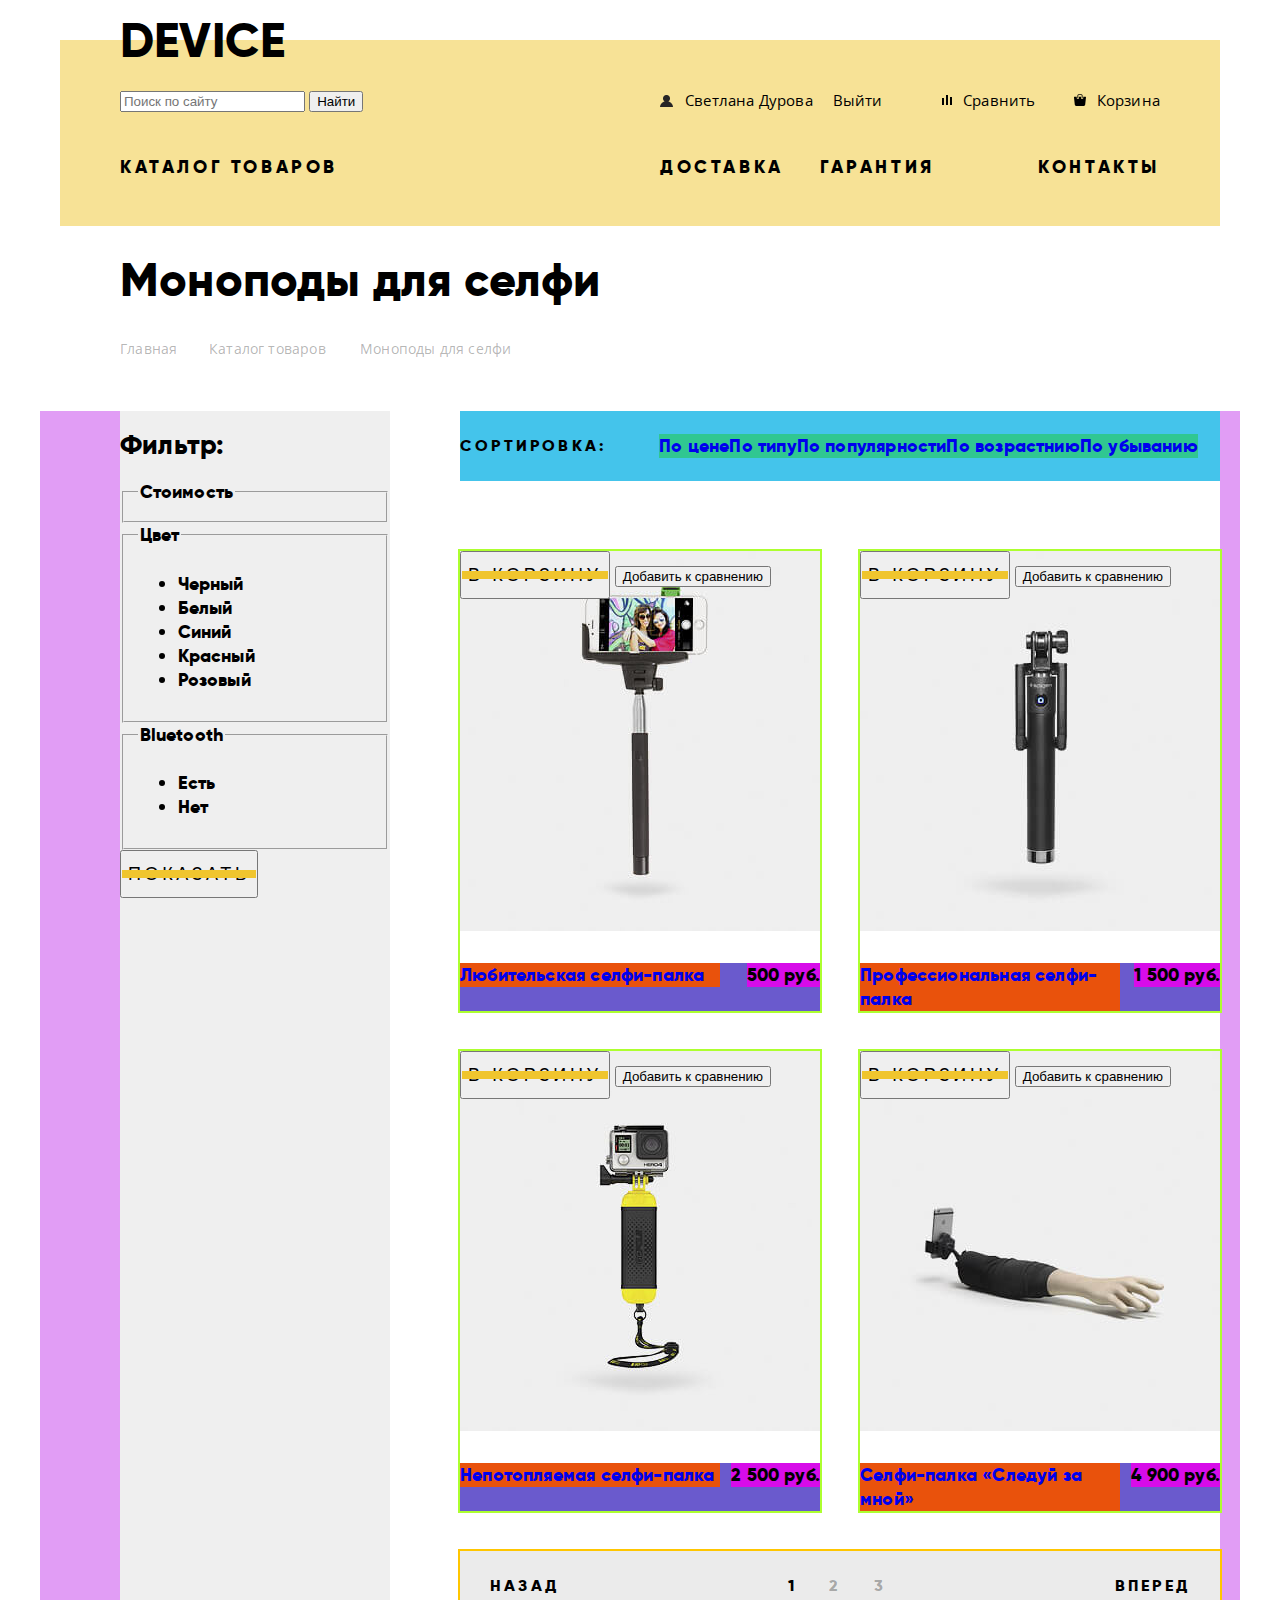
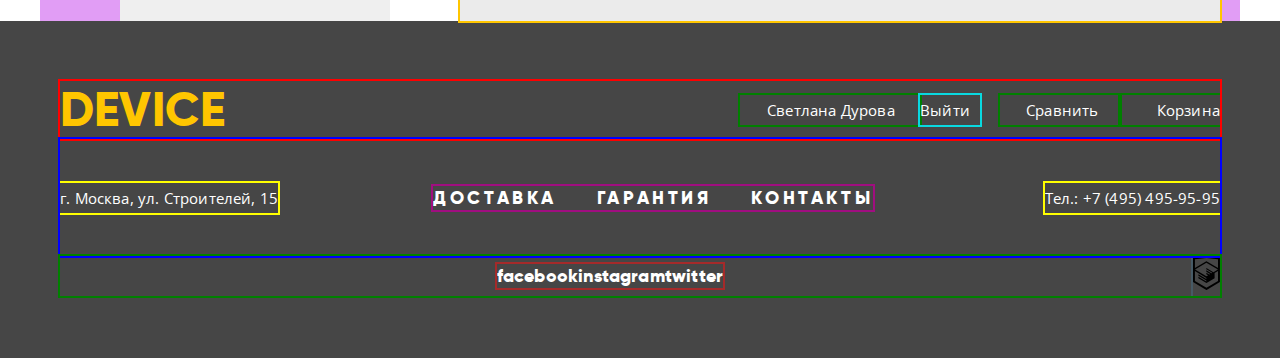
==== commit c3642acc: "Что-то переделывал" ====
--- a/inner-page.html
+++ b/inner-page.html
@@ -76,8 +76,9 @@
                     <li class="breadcrumbs-current">Моноподы для селфи</li>
                 </ul>
             </div>
+            <div class="catalog-columns">
             <section class="filters">
-                <h2 class="visually-hidden">Фильтр товаров</h2>
+                <h2 class="filters-title">Фильтр:</h2>
                 <form class="filter" action="https://echo.htmlacademy.ru" method="GET" >
                     <fieldset>
                         <legend>Стоимость</legend>
@@ -123,80 +124,99 @@
                     <button class="filter-button button" type="submit">Показать</button>
                 </form>
             </section>
-            <section class="sort">
-                <h2 class="sort-title">Сортировка:</h2>
-                <ul class="sort-list">
-                    <li><a href="#">По цене</a></li>
-                    <li><a href="#">По типу</a></li>
-                    <li><a href="#">По популярности</a></li>
-                    <li><a href="#">По возрастнию</a></li>
-                    <li><a href="#">По убыванию</a></li>
-                </ul>
-            </section>
-            <section class="catalog">
-                <h2 class="visually-hidden">Список моноподов для селфи</h2>
-                <ul class="catalog-list">
-                    <li class="catalog-item">
-                        <a href="catalog-item.html">
-                            <h3 class="catalog-item-title">Любительская селфи-палка</h3>
-                        </a>
-                        <div class="catalog-item-image">
-                            <img src="" width="" height="" alt="">
-                            <p class="hover-box">
-                                <button class="button in-cart">В корзину</button>
-                                <button class="add-compare">Добавить к сравнению</button>
-                            </p>
-                        </div>
-                        <span class="catalog-item-price">500 руб.</span>
-                    </li>
-                    <li class="catalog-item">
-                        <a href="catalog-item.html">
-                            <h3 class="catalog-item-title">Профессиональная селфи-палка</h3>
-                        </a>
-                        <div class="catalog-item-image">
-                            <img src="" width="" height="" alt="">
-                            <p class="hover-box">
-                                <button class="button in-cart">В корзину</button>
-                                <button class="add-compare">Добавить к сравнению</button>
-                            </p>
-                        </div>
-                        <span class="catalog-item-price">1 500 руб.</span>
-                    </li>
-                    <li class="catalog-item">
-                        <a href="catalog-item.html">
-                            <h3 class="catalog-item-title">Непотопляемая селфи-палка</h3>
-                        </a>
-                        <div class="catalog-item-image">
-                            <img src="" width="" height="" alt="">
-                            <p class="hover-box">
-                                <button class="button in-cart">В корзину</button>
-                                <button class="add-compare">Добавить к сравнению</button>
-                            </p>
-                        </div>
-                        <span class="catalog-item-price">2 500 руб.</span>
-                    </li>
-                    <li class="catalog-item">
-                        <a href="catalog-item.html">
-                            <h3 class="catalog-item-title">Селфи-палка «Следуй за мной»</h3>
-                        </a>
-                        <div class="catalog-item-image">
-                            <img src="" width="" height="" alt="">
-                            <p class="hover-box">
-                                <button class="button in-cart">В корзину</button>
-                                <button class="add-compare">Добавить к сравнению</button>
-                            </p>
-                        </div>
-                        <span class="catalog-item-price">4 900 руб.</span>
-                    </li>
-                </ul>
-                <ul class="pagination-list">
-                    <li class="pagination-item pagination-item-prev"><a href="#">Назад</a></li>
-                    <li class="pagination-item pagination-item-current"><a>1</a></li>
-                    <li class="pagination-item"><a href="#">2</a></li>
-                    <li class="pagination-item"><a href="#">3</a></li>
-                    <li class="pagination-item pagination-item-next"><a href="#">Вперед</a></li>
-                </ul>
-            </section>
+            <div class="sort-catalog-wrapper">
+                <section class="sort">
+                    <h2 class="sort-title">Сортировка:</h2>
+                    <ul class="sort-list">
+                        <li><a href="#">По цене</a></li>
+                        <li><a href="#">По типу</a></li>
+                        <li><a href="#">По популярности</a></li>
+                        <li><a href="#">По возрастнию</a></li>
+                        <li><a href="#">По убыванию</a></li>
+                    </ul>
+                </section>
+                <section class="monopods-catalog">
+                    <h2 class="visually-hidden">Список моноподов для селфи</h2>
+                    <ul class="monopods-catalog-list">
+                        <li class="monopod-item">
+                            <div class="monopod-item-image">
+                                <div class="image-box">
+                                    <img src="images/item-1.jpg" width="360" height="380" alt="Картинка - любительская селфи-палка">
+                                </div>
+                                <p class="hover-box">
+                                    <button class="button in-cart">В корзину</button>
+                                    <button class="add-compare">Добавить к сравнению</button>
+                                </p>
+                            </div>
+                            <div class="monopod-item-box">
+                                <a class="monopod-item-title-link" href="monopod-item.html">
+                                    <h3 class="monopod-item-title">Любительская селфи-палка</h3>
+                                </a>
+                                <span class="monopod-item-price">500 руб.</span>
+                            </div>
+                        </li>
+                        <li class="monopod-item">
+                            <div class="monopod-item-image">
+                                <div class="image-box">
+                                    <img src="images/item-2.jpg" width="360" height="380" alt="Картинка - профессиональная селфи-палка">
+                                </div>
+                                <p class="hover-box">
+                                    <button class="button in-cart">В корзину</button>
+                                    <button class="add-compare">Добавить к сравнению</button>
+                                </p>
+                            </div>
+                            <div class="monopod-item-box">
+                                <a class="monopod-item-title-link" href="monopod-item.html">
+                                    <h3 class="monopod-item-title">Профессиональная селфи-палка</h3>
+                                </a>
+                                <span class="monopod-item-price">1 500 руб.</span>
+                            </div>
+                        </li>
+                        <li class="monopod-item">
+                            <div class="monopod-item-image">
+                                <div class="image-box">
+                                    <img src="images/item-3.jpg" width="360" height="380" alt="Картинка - непотопляемая селфи-палка">
+                                </div>
+                                <p class="hover-box">
+                                    <button class="button in-cart">В корзину</button>
+                                    <button class="add-compare">Добавить к сравнению</button>
+                                </p>
+                            </div>
+                            <div class="monopod-item-box">
+                                <a class="monopod-item-title-link" href="monopod-item.html">
+                                    <h3 class="monopod-item-title">Непотопляемая селфи-палка</h3>
+                                </a>
+                                <span class="monopod-item-price">2 500 руб.</span>
+                            </div>
+                        </li>
+                        <li class="monopod-item">
+                            <div class="monopod-item-image">
+                                <div class="image-box">
+                                    <img src="images/item-4.jpg" width="360" height="380" alt="Картинка - cелфи-палка «Следуй за мной»">
+                                </div>
+                                <p class="hover-box">
+                                    <button class="button in-cart">В корзину</button>
+                                    <button class="add-compare">Добавить к сравнению</button>
+                                </p>
+                            </div>
+                            <div class="monopod-item-box">
+                                <a class="monopod-item-title-link" href="monopod-item.html">
+                                    <h3 class="monopod-item-title">Селфи-палка «Следуй за мной»</h3>
+                                </a>
+                                <span class="monopod-item-price">4 900 руб.</span>
+                            </div>
+                        </li>
+                    </ul>
+                    <ul class="pagination-list">
+                        <li class="pagination-item-prev"><a href="#">Назад</a></li>
+                        <li class="pagination-item pagination-item-current"><a class="link-current">1</a></li>
+                        <li class="pagination-item"><a href="#">2</a></li>
+                        <li class="pagination-item"><a href="#">3</a></li>
+                        <li class="pagination-item-next"><a href="#">Вперед</a></li>
+                    </ul>
+                </section>
+            </div>
+            </div>
         </main>
         <footer class="main-footer">
             <div class="container">
--- a/styles/style.css
+++ b/styles/style.css
@@ -43,8 +43,14 @@
     text-decoration: none;
 }
 
+img {
+    max-width: 100%;
+    height: auto;
+}
+
 .visually-hidden:not(:focus):not(:active),
-input[type="checkbox"].visually-hidden {
+input[type="checkbox"].visually-hidden,
+input[type="radio"].visually-hidden {
     position: absolute;
 
     width: 1px;
@@ -151,6 +157,8 @@
 }
 
 .name-link {
+    position: relative;
+
     width: 160px;
     margin-right: 20px;
     padding-left: 25px;
@@ -158,22 +166,132 @@
     text-align: right;
 }
 
+.name-link::before {
+    content: "";
+    
+    position: absolute;
+    left: 0;
+    top: 50%;
+
+    width: 13px;
+    height: 12px;
+    margin-top: -5px;
+
+    background-image: url("../images/user.png");
+    background-repeat: no-repeat;
+    background-position: 0 0;
+}
+
+.name-link:hover::before,
+.name-link:focus::before {
+    opacity: 0.6;
+}
+
+.name-link:active::before {
+    opacity: 0.3;
+}
+
+.login-link {
+    position: relative;
+
+    padding-left: 25px;
+
+/* outline: 2px solid rgb(5, 107, 240); */
+}
+
+.login-link::before {
+    content: "";
+    
+    position: absolute;
+    left: 0;
+    top: 50%;
+
+    width: 13px;
+    height: 12px;
+    margin-top: -6px;
+
+    background-image: url("../images/user.png");
+    background-repeat: no-repeat;
+    background-position: 0 0;
+}
+
+.login-link:hover::before,
+.login-link:focus::before {
+    opacity: 0.6;
+}
+
+.login-link:active::before {
+    opacity: 0.3;
+}
+
 .user-tools-compare {
+    position: relative;
+
     width: 100px;
-    padding-left: 20px;
-
-    text-align: right;
+    padding-left: 23px;
 
 /* outline: 2px solid darkgoldenrod; */
 }
 
+.user-tools-compare::before {
+    content: "";
+    
+    position: absolute;
+    left: 2px;
+    top: 50%;
+
+    width: 10px;
+    height: 10px;
+    margin-top: -5px;
+
+    background-image: url("../images/compare.svg");
+    background-repeat: no-repeat;
+    background-position: 0 0;
+}
+
+.user-tools-compare:hover::before,
+.user-tools-compare:focus::before {
+    opacity: 0.6;
+}
+
+.user-tools-compare:active::before {
+    opacity: 0.3;
+}
+
 .user-tools-cart {
+    position: relative;
+
     width: 100px;
     padding-left: 35px;
 
     text-align: right;
 
-/* outline: 2px solid darksalmon; */
+/* outline: 2px solid darksalmon;  */
+}
+
+.user-tools-cart::before {
+    content: "";
+    
+    position: absolute;
+    left: 14px;
+    top: 50%;
+
+    width: 12px;
+    height: 12px;
+    margin-top: -6px;
+
+    background-image: url("../images/cart.svg");
+    background-repeat: no-repeat;
+    background-position: 0 0;
+}
+
+.user-tools-cart:hover::before,
+.user-tools-cart:focus::before {
+    opacity: 0.6;
+}
+
+.user-tools-cart:active::before {
+    opacity: 0.3;
 }
 
 .user-menu-name {
@@ -398,9 +516,69 @@
     font-weight: normal;
 }
 
+.button {
+    position: relative;
+
+    display: inline-block;
+    padding-top: 10px;
+    padding-bottom: 10px;
+
+    font-size: 18px;
+    line-height: 24px;
+    letter-spacing: 0.2em;
+    text-transform: uppercase;
+    color: #000000;
+}
+
+.button::before {
+    content: "";
+
+    position: absolute;
+    left: 0;
+    top: 50%;
+    z-index: 10;
+
+    width: 100%;
+    height: 8px;
+    margin-top: -4px;
+
+    background-color: #f0c52e;
+    transition-duration: 200ms;
+}
+
 .more-details {
-    display: inline-block;
     margin-bottom: 50px;
+    padding-left: 44px;
+    padding-right: 43px;
+}
+
+.more-details-us {
+    padding-left: 23px;
+    padding-right: 23px;
+}
+
+.write-us {
+    padding-left: 41px;
+    padding-right: 41px;
+}
+
+.more-details-content,
+.more-details-us-content,
+.write-us-content {
+    position: relative;
+    z-index: 100;
+}
+
+.button:hover::before,
+.button:focus::before {
+    top: 0;
+    margin-top: 0;
+
+    height: 100%;
+}
+
+.button:active {
+    color: rgba(0, 0, 0, 0.3);
 }
 
 .popular-item-characteristics-list .value{
@@ -959,13 +1137,15 @@
 }
 
 .page-wrapper {
-    width: 1040px;
+    width: 1200px;
     margin: 0 auto;
+    padding-left: 80px;
+    padding-right: 20px;
 }
 
 .page-title {
     margin: 0;
-    margin-bottom: 30px;
+    margin-bottom: 33px;
     padding: 0;
 
     font-size: 47px;
@@ -1008,4 +1188,210 @@
 
 .breadcrumbs a:active {
     color: rgba(0, 0, 0, 0.1);
+}
+
+.catalog-columns {
+    display: flex;
+    width: 1200px;
+    margin: 0 auto;
+    padding-left: 80px;
+    padding-right: 20px;
+    
+
+background-color: rgba(179, 11, 230, 0.4);
+}
+
+.filters {
+    flex-shrink: 0;
+    width: 270px;
+
+background-color: #efefef;
+}
+
+.sort-catalog-wrapper {
+    padding-left: 70px;
+
+    background-color: #ffffff;
+}
+
+.sort {
+    display: flex;
+    align-items: center;
+    min-height: 70px;
+    margin-bottom: 70px;
+
+background-color: rgba(21, 181, 230, 0.8);
+}
+
+.sort-title {
+    margin: 0;
+    margin-right: 53px;
+    padding: 0;
+
+    font-size: 16px;
+    line-height: 24px;
+    letter-spacing: 0.2em;
+    text-transform: uppercase;
+}
+
+
+.sort-list {
+    display: flex;
+    margin: 0;
+    padding: 0;
+
+    list-style: none;
+    
+background-color: rgba(29, 202, 52, 0.493);
+}
+
+.monopods-catalog-list {
+    display: flex;
+    flex-wrap: wrap;
+    margin: 0;
+    padding: 0;
+
+    list-style: none;
+}
+
+.monopod-item {
+    display: flex;
+    flex-wrap: wrap;
+    width: 360px;
+    min-height: 460px;
+    margin-right: 40px;
+    margin-bottom: 40px;
+
+outline: 2px solid greenyellow;
+}
+
+.monopod-item:nth-of-type(2n) {
+    margin-right: 0;
+}
+
+
+.monopod-item-image {
+    position: relative;
+}
+
+.hover-box {
+    position: absolute;
+    top: 0;
+    left: 0;
+
+    margin: 0;
+    padding: 0;
+}
+
+.image-box {
+    width: 360px;
+    height: 380px;
+}
+
+
+.monopod-item-box {
+    display: flex;
+    width: 100%;
+    height: 48px;
+    align-items: baseline;
+    margin: 0;
+    margin-top: auto;
+    padding: 0;
+
+background-color: slateblue;
+}
+
+.monopod-item-title-link {
+    width: 260px;
+    
+background-color: rgb(229, 233, 12);
+}
+
+.monopod-item-title {
+    margin: 0;
+    padding: 0;
+
+    font-size: 18px;
+    line-height: 24px;
+
+background-color: rgb(233, 82, 12);
+}
+
+.monopod-item-price {
+    margin-left: auto;
+
+background-color: rgb(215, 12, 233);
+}
+
+.pagination-list {
+    display: flex;
+    align-items: center;
+    width: 100%;
+    min-height: 70px;
+    margin: 0;
+    padding: 0;
+
+    font-size: 16px;
+    line-height: 24px;
+    text-transform: uppercase;
+    letter-spacing: 0.2em;
+
+    list-style: none;
+    background-color: #ebebeb;
+
+
+outline:2px solid #ffc600;
+}
+
+.pagination-item-prev a,
+.pagination-item-next a {
+    display: inline-block;
+    padding-left: 30px;
+    padding-right: 30px;
+
+    line-height: 70px;
+    vertical-align: middle;
+    color: #000000;
+}
+
+.pagination-item-prev a:hover,
+.pagination-item-prev a:focus,
+.pagination-item-next a:hover,
+.pagination-item-next a:focus {
+    background-color: #d9d9d9;
+}
+
+.pagination-item-prev a:active,
+.pagination-item-next a:active {
+    color: rgba(0, 0, 0, 0.3);
+}
+
+.pagination-item a{
+    color: rgba(0, 0, 0, 0.3);
+}
+
+.pagination-item a:hover:not(.link-current),
+.pagination-item a:focus:not(.link-current) {
+    color: rgba(0, 0, 0, 0.6);
+}
+
+.pagination-item a:active:not(.link-current) {
+    color: #000000;
+}
+
+.pagination-item-current a{
+    color: #000000;
+}
+
+.pagination-item:nth-of-type(2) {
+    margin-left:auto;
+}
+
+.pagination-item:nth-of-type(3) {
+    margin-left:32px;
+    margin-right:32px;
+}
+
+.pagination-item:nth-of-type(4) {
+    margin-right:auto;
 }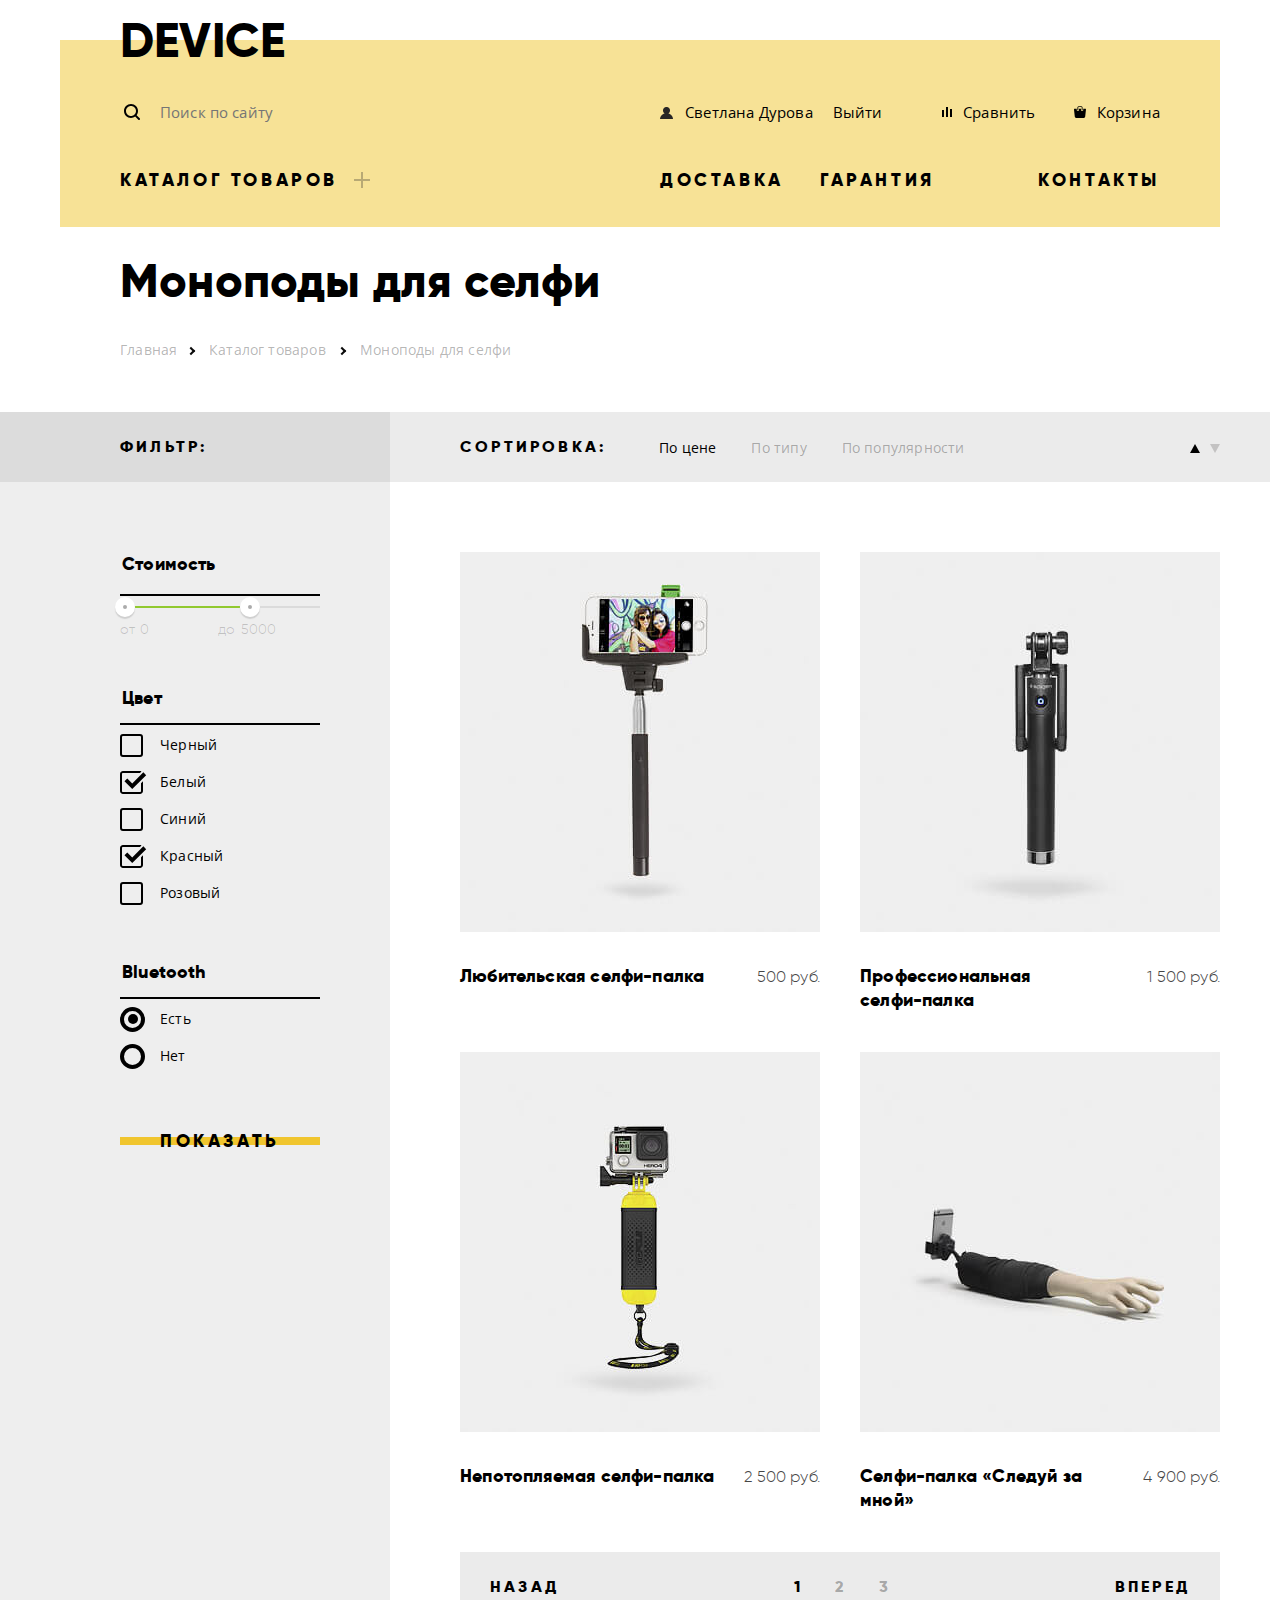
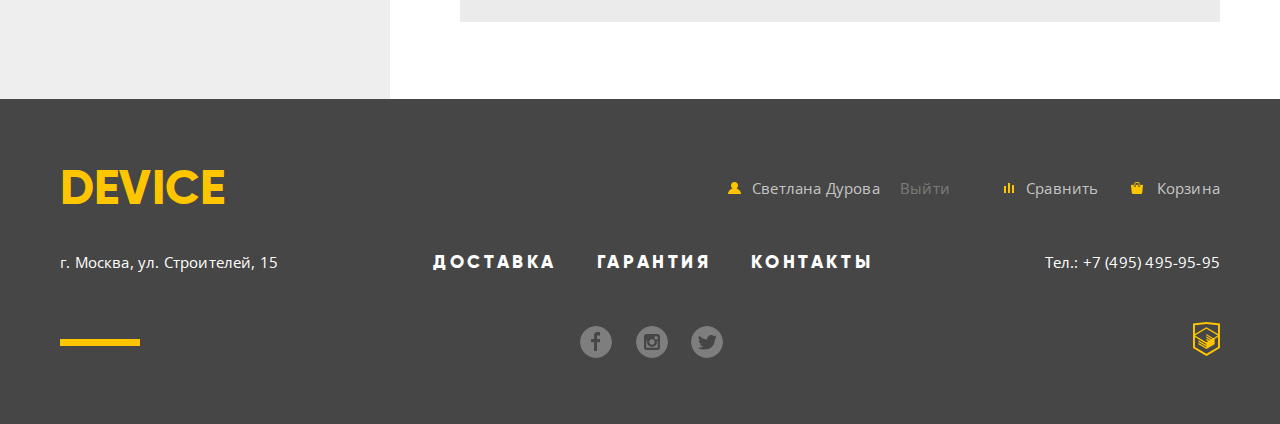
==== commit ef26ec76: "step unknown" ====
--- a/inner-page.html
+++ b/inner-page.html
@@ -15,8 +15,8 @@
                     <div class="user-tools">
                         <div class="user-tools-item user-tools-box" >
                             <form class="user-tools-form" action="https://echo.htmlacademy.ru" method="POST">
-                                <label class="visually-hidden" for="user-seach">Поиск по сайту</label>
                                 <input class="user-tools-seach" type="seach" name="seach" id="user-seach" placeholder="Поиск по сайту">
+                                <label for="user-seach"><span class="visually-hidden">Поиск по сайту</span></label>
                                 <button class="user-tools-submit" type="submit">Найти</button>
                             </form>
                         </div>
@@ -37,7 +37,7 @@
                     <nav class="main-navigation">
                         <ul class="site-navigation">
                             <li class="site-navigation__item site-navigation__catalog">
-                                <a href="catalog.html">Каталог товаров</a>
+                                <a class="site-navigation__main-link" href="catalog.html">Каталог товаров</a>
                                 <div class="site-navigation__catalog-list">
                                     <p class="site-navigation__catalog-box">
                                         <a class="site-navigation__catalog-item" href="#">Виртуальная реальность</a>
@@ -78,12 +78,25 @@
             </div>
             <div class="catalog-columns">
             <section class="filters">
-                <h2 class="filters-title">Фильтр:</h2>
+                <h2 class="filters-title"><span>Фильтр:</span></h2>
                 <form class="filter" action="https://echo.htmlacademy.ru" method="GET" >
-                    <fieldset>
+                    <fieldset class="filter-price">
                         <legend>Стоимость</legend>
+                        <div class="range-filter">
+                            <div class="range-controls">
+                                <div class="scale">
+                                    <div class="bar"></div>
+                                </div>
+                                <div class="toggle toggle-min"></div>
+                                <div class="toggle toggle-max"></div>
+                            </div>
+                            <div class="price-controls">
+                                <label class="min-price">от<input name="min-price" type="text" value="0"></label>
+                                <label class="max-price">до<input name="max-price" type="text" value="5000"></label>
+                            </div>
+                        </div>
                     </fieldset>
-                    <fieldset>
+                    <fieldset class="filter-color"> 
                         <legend>Цвет</legend>
                         <ul>
                             <li class="filter-option">
@@ -91,7 +104,7 @@
                                 <label for="filter-black-color">Черный</label>
                             </li>
                             <li class="filter-option">
-                                <input class="visually-hidden filter-input filter-input-checkbox" type="checkbox" name="white-color" id="filter-white-color">
+                                <input class="visually-hidden filter-input filter-input-checkbox" type="checkbox" name="white-color" id="filter-white-color" checked>
                                 <label for="filter-white-color">Белый</label>
                             </li>
                             <li class="filter-option">
@@ -99,7 +112,7 @@
                                 <label for="filter-blue-color">Синий</label>
                             </li>
                             <li class="filter-option">
-                                <input class="visually-hidden filter-input filter-input-checkbox" type="checkbox" name="red-color" id="filter-red-color">
+                                <input class="visually-hidden filter-input filter-input-checkbox" type="checkbox" name="red-color" id="filter-red-color" checked>
                                 <label for="filter-red-color">Красный</label>
                             </li>
                             <li class="filter-option">
@@ -108,31 +121,31 @@
                             </li>
                         </ul>
                     </fieldset>
-                    <fieldset>
+                    <fieldset class="filter-bluetooth">
                         <legend>Bluetooth</legend>
                         <ul>
-                            <li>
-                                <input class="visually-hidden filter-input filter-input-radio" type="radio" name="isBluetooth" value="yes" id="filter-bluetooth-yes">
+                            <li class="filter-option">
+                                <input class="visually-hidden filter-input filter-input-radio" type="radio" name="isBluetooth" value="yes" id="filter-bluetooth-yes" checked>
                                 <label for="filter-bluetooth-yes">Есть</label>
                             </li>
-                            <li>
+                            <li class="filter-option">
                                 <input class="visually-hidden filter-input filter-input-radio" type="radio" name="isBluetooth" value="not" id="filter-bluetooth-not">
                                 <label for="filter-bluetooth-not">Нет</label>
                             </li>
                         </ul>
                     </fieldset>
-                    <button class="filter-button button" type="submit">Показать</button>
+                    <button class="filter-button button" type="submit"><span>Показать</span></button>
                 </form>
             </section>
             <div class="sort-catalog-wrapper">
                 <section class="sort">
                     <h2 class="sort-title">Сортировка:</h2>
                     <ul class="sort-list">
-                        <li><a href="#">По цене</a></li>
+                        <li><a class="current-sort-type" href="#">По цене</a></li>
                         <li><a href="#">По типу</a></li>
                         <li><a href="#">По популярности</a></li>
-                        <li><a href="#">По возрастнию</a></li>
-                        <li><a href="#">По убыванию</a></li>
+                        <li><a class="sort-by-ascending" href="#"><span class="visually-hidden">По возрастнию</span></a></li>
+                        <li><a class="sort-by-descending current-sort-type" href="#"><span class="visually-hidden">По убыванию</span></a></li>
                     </ul>
                 </section>
                 <section class="monopods-catalog">
@@ -144,7 +157,7 @@
                                     <img src="images/item-1.jpg" width="360" height="380" alt="Картинка - любительская селфи-палка">
                                 </div>
                                 <p class="hover-box">
-                                    <button class="button in-cart">В корзину</button>
+                                    <button class="button in-cart"><span>В корзину</span></button>
                                     <button class="add-compare">Добавить к сравнению</button>
                                 </p>
                             </div>
@@ -161,13 +174,13 @@
                                     <img src="images/item-2.jpg" width="360" height="380" alt="Картинка - профессиональная селфи-палка">
                                 </div>
                                 <p class="hover-box">
-                                    <button class="button in-cart">В корзину</button>
-                                    <button class="add-compare">Добавить к сравнению</button>
-                                </p>
-                            </div>
-                            <div class="monopod-item-box">
-                                <a class="monopod-item-title-link" href="monopod-item.html">
-                                    <h3 class="monopod-item-title">Профессиональная селфи-палка</h3>
+                                    <button class="button in-cart"><span>В корзину</span></button>
+                                    <button class="add-compare">Добавить к сравнению</button>
+                                </p>
+                            </div>
+                            <div class="monopod-item-box">
+                                <a class="monopod-item-title-link" href="monopod-item.html">
+                                    <h3 class="monopod-item-title">Профессиональная <br>селфи-палка</h3>
                                 </a>
                                 <span class="monopod-item-price">1 500 руб.</span>
                             </div>
@@ -178,7 +191,7 @@
                                     <img src="images/item-3.jpg" width="360" height="380" alt="Картинка - непотопляемая селфи-палка">
                                 </div>
                                 <p class="hover-box">
-                                    <button class="button in-cart">В корзину</button>
+                                    <button class="button in-cart"><span>В корзину</span></button>
                                     <button class="add-compare">Добавить к сравнению</button>
                                 </p>
                             </div>
@@ -195,7 +208,7 @@
                                     <img src="images/item-4.jpg" width="360" height="380" alt="Картинка - cелфи-палка «Следуй за мной»">
                                 </div>
                                 <p class="hover-box">
-                                    <button class="button in-cart">В корзину</button>
+                                    <button class="button in-cart"><span>В корзину</span></button>
                                     <button class="add-compare">Добавить к сравнению</button>
                                 </p>
                             </div>
@@ -240,9 +253,21 @@
                 </div>
                 <div class="footer-bottom">
                     <ul class="social-buttons">
-                        <li><a href="#" class="social-button-facebook">facebook</a></li>
-                        <li><a href="#" class="social-button-instagram">instagram</a></li>
-                        <li><a href="#" class="social-button-twitter">twitter</a></li>
+                        <li>
+                            <a href="#" class="social-button-facebook">
+                                <span class="visually-hidden">facebook</span>
+                            </a>
+                        </li>
+                        <li>
+                            <a href="#" class="social-button-instagram">
+                                <span class="visually-hidden">instagram</span>
+                            </a>
+                        </li>
+                        <li>
+                            <a href="#" class="social-button-twitter">
+                                <span class="visually-hidden">twitter</span>
+                            </a>
+                        </li>
                     </ul>
                     <p class="copyright">
                         <a href="https://htmlacademy.ru">
--- a/styles/style.css
+++ b/styles/style.css
@@ -77,7 +77,7 @@
 .main-header-wrapper {
     position: relative;
 
-    min-height: 300px;
+    min-height: 311px;
     padding: 45px 60px 35px;
 
     color: #000000;
@@ -122,8 +122,9 @@
 
 .user-tools {
     display: flex;
+    align-items: center;
     flex-wrap: wrap;
-    margin-bottom: 40px;
+    margin-bottom: 30px;
 
     font-family: "Open Sans", Arial, sans-serif;
     font-size: 15px;
@@ -145,6 +146,112 @@
 /* outline: 2px solid white; */
 }
 
+.user-tools-form {
+    display: flex;
+}
+
+.user-tools-seach {
+    width: 100%;
+    padding-left: 40px;
+    padding-right: 20px;
+    border: none;
+
+    font-family: "Open Sans", Arial, sans-serif;
+    font-size: 15px;
+    line-height: 30px;
+    font-weight: normal;
+    color: rgba(0, 0, 0, 0.3);
+    letter-spacing: 0.01em;
+
+    background-color: transparent;
+}
+
+.user-tools-form label {
+    position: relative;
+}
+
+.user-tools-form label::before {
+    content: "";
+
+    position: absolute;
+    left: -345px;
+    top: 19px;
+
+    width: 16px;
+    height: 16px;
+
+    background-image: url("../images/search.svg");
+    background-position: 0 0;
+    background-repeat: no-repeat;
+}
+
+.user-tools-form label::after {
+    content: "";
+
+    position: absolute;
+    bottom: 0;
+    right: 0;
+
+    width: 350px;
+    height: 2px;
+
+    opacity: 0;
+    background-color: #000000;
+    transition-duration: 0.2s;
+}
+
+.user-tools-seach:hover {
+    color: rgba(0, 0, 0, 0.6);
+}
+
+.user-tools-seach:focus,
+.user-tools-seach:active {
+    color: rgb(0, 0, 0);
+
+    outline: none;
+}
+
+.user-tools-seach:focus + label::after,
+.user-tools-seach:active + label::after {
+    opacity: 1;
+}
+
+.user-tools-submit {
+    padding: 7px 20px;
+    border: 2px solid #000000;
+    box-sizing: border-box;
+
+    font-family: "Open Sans", Arial, sans-serif;
+    font-size: 15px;
+    line-height: 35px;
+    font-weight: normal;
+    letter-spacing: 0.01em;
+
+    background-color: transparent;
+    visibility: hidden;
+    opacity: 0;
+    transition-duration: 0.2s;
+}
+
+.user-tools-seach:focus ~ .user-tools-submit,
+.user-tools-seach:active ~ .user-tools-submit {
+    visibility: visible;
+    opacity: 1;
+}
+
+.user-tools-submit:hover,
+.user-tools-submit:focus {
+    color: #ffffff;
+
+    background-color: #000000;
+}
+
+.user-tools-submit:active {
+    color: rgba(255, 255, 255, 0.3);
+    
+    background-color: #000000;
+}
+
 .user-menu {
     display: flex;
     width: 260px;
@@ -334,6 +441,62 @@
 
     width: 300px;
     margin-right: 240px;
+
+/* outline: 1px solid blue;  */
+}
+
+.site-navigation__catalog .site-navigation__main-link {
+    position: relative;
+
+    display: inline-block;
+    width: 250px;
+
+    vertical-align: baseline;
+    
+/* outline: 1px solid rgb(238, 6, 114);  */
+}
+
+.site-navigation__catalog .site-navigation__main-link::after {
+    content: "";
+
+    position: absolute;
+    top: 50%;
+    right: 0;
+
+    width: 16px;
+    height: 2px;
+    margin-top: -1px;
+
+    background-color: #b8a974;
+    transition-timing-function: ease-in-out;
+    transition-duration: 0.1s;
+}
+
+.site-navigation__catalog .site-navigation__main-link::before {
+    content: "";
+
+    position: absolute;
+    top: 4px;
+    right: 7px;
+
+    width: 2px;
+    height: 16px;
+
+    background-color: #b8a974;
+    transition-timing-function: ease-in-out;
+    transition-duration: 0.1s;
+}
+
+.site-navigation__catalog .site-navigation__main-link:hover::after,
+.site-navigation__catalog .site-navigation__main-link:focus::after,
+.site-navigation__catalog .site-navigation__main-link:hover::before,
+.site-navigation__catalog .site-navigation__main-link:focus::before {
+    opacity: 0.6;
+}
+
+.site-navigation__catalog .site-navigation__main-link:active::after,
+.site-navigation__catalog .site-navigation__main-link:active::before {
+    opacity: 0.3;
 }
 
 .site-navigation__delivery {
@@ -520,14 +683,18 @@
     position: relative;
 
     display: inline-block;
-    padding-top: 10px;
-    padding-bottom: 10px;
+    padding-top: 6px;
+    padding-bottom: 6px;
 
     font-size: 18px;
-    line-height: 24px;
+    line-height: 20px;
+    font-weight: normal;
     letter-spacing: 0.2em;
     text-transform: uppercase;
     color: #000000;
+    vertical-align: baseline;
+
+/* outline: 2px solid sienna; */
 }
 
 .button::before {
@@ -562,7 +729,14 @@
     padding-right: 41px;
 }
 
+.services-button {
+    width: 160px;
+
+    text-align: center;
+}
+
 .more-details-content,
+.services-button-content,
 .more-details-us-content,
 .write-us-content {
     position: relative;
@@ -604,12 +778,61 @@
 }
 
 .slides-switches {
-    display: flex;
+    position: absolute;
+    bottom: 135px;
+    right: 20px;
+
+    display: flex;
+    width: 80px;
 
     margin: 0;
     padding: 0; 
 
     list-style: none;
+}
+
+.slide-radio {
+    margin: 0;
+    margin-right: 21px;
+    padding: 0; 
+}
+
+.slide-radio:last-of-type {
+    margin-right: 0;
+}
+
+.slide-button {
+    position: relative;
+
+    display: block;
+
+    width: 12px;
+    height: 12px;
+    margin: 0;
+    padding: 0; 
+
+    border: 1px solid black;
+    border-radius: 50%;
+
+    background-color: transparent;
+}
+
+.slide-radio .active::before {
+    content: "";
+
+    position: absolute;
+    top: 50%;
+    left: 50%;
+
+    display: block;
+    width: 4px;
+    height: 4px;
+    margin-top: -2px;
+    margin-left: -2px;
+    border: 1px solid black;
+    border-radius: 50%;
+
+    background-color: transparent;
 }
 
 .catalog {
@@ -634,6 +857,9 @@
     width: 160px;
     
     color: #000000;
+    vertical-align: baseline;
+
+/* outline: 2px solid sienna; */
 }
 
 .catalog-item a::before {
@@ -717,7 +943,7 @@
     padding-top: 60px;
     padding-bottom: 69px;
 
-outline: 2px solid black;
+/* outline: 2px solid black; */
 }
 
 .services-list {
@@ -736,17 +962,88 @@
 
     list-style: none;
 
-outline: 2px solid violet;
+/* outline: 2px solid violet; */
+}
+
+.service-item {
+    margin-bottom: 23px;
+    
+/* outline: 2px solid rgb(9, 191, 247); */
+}
+
+.service-item-current {
+    background-color: #000000;
+    color: #f7e184;
+}
+
+.service-item-current a {
+    color: #f7e184;
+    cursor: text;
+}
+
+.service-item-current a::before {
+    display: none;
 }
 
 .services-box {
     width: 700px;
     padding-top: 70px;
-outline: 2px solid red;
+
+/* outline: 2px solid red; */
 }
 
 .service {
-outline: 2px solid green;
+    position: relative;
+
+/* outline: 2px solid green; */
+}
+
+.delivery::after {
+    content: "";
+
+    position: absolute;
+    top: 10px;
+    right: 0;
+
+    display: block;
+    width: 136px;
+    height: 164px;
+
+    background-image: url("../images/delivery.svg");
+    background-position: 0 0;
+    background-repeat: no-repeat;
+}
+
+.warranty::after {
+    content: "";
+
+    position: absolute;
+    top: -15px;
+    right: -15px;
+
+    display: block;
+    width: 171px;
+    height: 195px;
+
+    background-image: url("../images/warranty.svg");
+    background-position: 0 0;
+    background-repeat: no-repeat;
+}
+
+.credit::after {
+    content: "";
+
+    position: absolute;
+    top: -10px;
+    right: 0;
+
+    display: block;
+    width: 156px;
+    height: 188px;
+
+    background-image: url("../images/credit.svg");
+    background-position: 0 0;
+    background-repeat: no-repeat;
 }
 
 .service h3 {
@@ -758,7 +1055,7 @@
     line-height: 48px;
     font-weight: normal;
 
-outline: 2px solid rgb(179, 11, 230);
+/* outline: 2px solid rgb(179, 11, 230); */
 }
 
 .service p {
@@ -770,8 +1067,9 @@
     font-size: 15px;
     line-height: 30px;
     font-weight: normal;
-
-outline: 2px solid yellow;
+    color: #464646;
+
+/* outline: 2px solid yellow; */
 }
 
 /* sdadasdafasdfasdfsdfsdadasdafasdfasdfsdfsdadasdafasdfasdfsdfsdadasdafasdfasdfsdf */
@@ -930,7 +1228,7 @@
     display: flex;
     justify-content: space-between;
     align-items: center;
-outline: 2px solid red;
+/* outline: 2px solid red; */
 }
 
 .footer-logo {
@@ -941,12 +1239,12 @@
     text-transform: uppercase;
 }
 
-.footer-logo:hover,
-.footer-logo:focus {
+.inner-page .footer-logo:hover,
+.inner-page .footer-logo:focus {
     color: rgba(255, 198, 0, 0.6)
 }
 
-.footer-logo:active {
+.inner-page .footer-logo:active {
     color: rgba(255, 198, 0, 0.3)
 }
 
@@ -965,57 +1263,157 @@
 }
 
 .footer-user-menu a {
+    color: rgba(255, 255, 255, 0.7);
+}
+
+.footer-user-menu a:hover,
+.footer-user-menu a:focus {
     color: #ffffff;
 }
 
+.footer-user-menu a:hover::before,
+.footer-user-menu a:focus::before {
+    opacity: 0.6;
+}
+
+.footer-user-menu a:active {
+    color: rgba(255, 255, 255, 0.3);
+}
+
+.footer-user-menu a:active::before {
+    opacity: 0.3;
+}
+
 .footer-user-menu a[href="login.html"] {
+    position: relative;
+
     display: inline-block;
     width: 110px;
     padding-left: 30px;
 
-outline: 2px solid green;
+    vertical-align: baseline;
+
+/* outline: 2px solid green; */
+}
+
+.footer-user-menu a[href="login.html"]::before {
+    content: "";
+    
+    position: absolute;
+    left: 3px;
+    top: 50%;
+
+    width: 13px;
+    height: 12px;
+    margin-top: -6px;
+
+    background-image: url("../images/footer-user.png");
+    background-repeat: no-repeat;
+    background-position: 0 0;
 }
 
 .footer-user-menu a[href="profile.html"] {
+    position: relative;
+
     display: inline-block;
-    width: 180px;
+    width: 160px;
+    margin-right: 15px;
     padding-left: 27px;
 
-outline: 2px solid green;
+    vertical-align: baseline;
+
+/* outline: 2px solid green; */
+}
+
+.footer-user-menu a[href="profile.html"]::before {
+    content: "";
+    
+    position: absolute;
+    left: 3px;
+    top: 50%;
+
+    width: 13px;
+    height: 12px;
+    margin-top: -6px;
+
+    background-image: url("../images/footer-user.png");
+    background-repeat: no-repeat;
+    background-position: 0 0;
 }
 
 .footer-user-menu a[href="logout.html"] {
     display: inline-block;
     width: 60px;
-    margin-right: 20px;
-
-outline: 2px solid rgb(9, 217, 224);
+    margin-right: 40px;
+
+    vertical-align: baseline;
+    color: rgba(255, 255, 255, 0.3);
+/* outline: 2px solid rgb(9, 217, 224); */
 }
 
 .footer-user-menu a[href="compare.html"] {
+    position: relative;
+
     display: inline-block;
     width: 120px;
     padding-left: 26px;
 
-outline: 2px solid green;
+    vertical-align: baseline;
+/* outline: 2px solid green; */
+}
+
+.footer-user-menu a[href="compare.html"]::before {
+    content: "";
+    
+    position: absolute;
+    left: 4px;
+    top: 50%;
+
+    width: 10px;
+    height: 10px;
+    margin-top: -5px;
+
+    background-image: url("../images/footer-compare.png");
+    background-repeat: no-repeat;
+    background-position: 0 0;
 }
 
 .footer-user-menu a[href="cart.html"] {
+    position: relative;
+
     display: inline-block;
     width: 100px;
     padding-left: 35px;
 
     text-align: right;
-
-outline: 2px solid green;
-}
-
+    vertical-align: baseline;
+
+/* outline: 2px solid green; */
+}
+
+.footer-user-menu a[href="cart.html"]::before {
+    content: "";
+    
+    position: absolute;
+    left: 11px;
+    top: 50%;
+
+    width: 12px;
+    height: 12px;
+    margin-top: -6px;
+
+    background-image: url("../images/footer-cart.png");
+    background-repeat: no-repeat;
+    background-position: 0 0;
+}
 
 .footer-middle {
     display: flex;
     align-items: center;
-    min-height: 117px;
-outline: 2px solid blue;
+    padding-top: 30px;
+    margin-bottom: 45px;
+
+/* outline: 2px solid blue; */
 }
 
 .footer-address {
@@ -1030,7 +1428,7 @@
     letter-spacing: none;
     color: #ffffff;
 
-outline: 2px solid yellow;
+/* outline: 2px solid yellow; */
 }
 
 .footer-site-menu {
@@ -1045,11 +1443,20 @@
 
     list-style: none;
 
-outline: 2px solid rgb(160, 14, 128);
+/* outline: 2px solid rgb(160, 14, 128); */
 }
 
 .footer-site-menu a {
     color: #ffffff;
+}
+
+.footer-site-menu a:hover,
+.footer-site-menu a:focus {
+    color: rgba(255, 255, 255, 0.6);
+}
+
+.footer-site-menu a:active {
+    color: rgba(255, 255, 255, 0.3);
 }
 
 .phone {
@@ -1064,27 +1471,85 @@
     letter-spacing: none;
     color: #ffffff;
 
-outline: 2px solid yellow;
+/* outline: 2px solid yellow; */
 }
 
 .footer-bottom {
+    position: relative;
+
     display: flex;
     align-items: center;
-outline: 2px solid green;
-}
-
+
+/* outline: 2px solid green; */
+}
+
+.footer-bottom::before {
+    content: "";
+
+    position: absolute;
+    left: 0;
+    top: 50%;
+    
+    width: 80px;
+    height: 7px;
+    margin-top: -3.5px;
+
+    background-color: #ffc600;
+}
 
 .social-buttons {
     display: flex;
+    flex-wrap: wrap;
+    justify-content: space-between;
+    width: 143px;
     margin: 0;
     margin-left: auto;
     padding: 0;
 
     list-style: none;
+    
+/* outline: 2px solid rgba(1, 240, 228, 0.801); */
 }
 
 .social-buttons a {
+    display: inline-block;
+    width: 32px;
+    height: 32px;
+
     color: #ffffff;
+    vertical-align: middle;
+
+    opacity: 0.3;
+    border-radius: 50%;
+
+/* outline: 2px solid rgba(240, 128, 1, 0.801); */
+}
+
+.social-button-facebook {
+    background-image: url(../images/fb.svg);
+    background-position: 0 0;
+    background-repeat: no-repeat;
+}
+
+.social-button-instagram {
+    background-image: url(../images/ig.svg);
+    background-position: 0 0;
+    background-repeat: no-repeat;
+}
+
+.social-button-twitter {
+    background-image: url(../images/tw.svg);
+    background-position: 0 0;
+    background-repeat: no-repeat;
+}
+
+.social-buttons a:hover,
+.social-buttons a:focus {
+    opacity: 0.6;
+}
+
+.social-buttons a:active {
+    opacity: 0.1;
 }
 
 .copyright {
@@ -1092,11 +1557,24 @@
     margin-left: 470px;
     padding: 0;
 
-outline: 2px solid rgb(70, 90, 102);
+/* outline: 2px solid rgb(70, 90, 102); */
+}
+
+.copyright path {
+    fill: #ffc600;
+}
+
+.copyright a:hover path,
+.copyright a:focus path {
+    opacity: 0.6;
+}
+
+.copyright a:active path {
+    opacity: 0.3;
 }
 
 .social-buttons {
-outline: 2px solid brown;
+/* outline: 2px solid brown; */
 
 }
 
@@ -1168,13 +1646,36 @@
 }
 
 .breadcrumbs li:first-child {
+    position: relative;
+
     width: 72px;
     margin-right: 17px;
+
+/* outline: 2px solid firebrick; */
 }
 
 .breadcrumbs li:nth-child(2) {
+    position: relative;
+
     width: 134px;
     margin-right: 17px;
+}
+
+.breadcrumbs li:not(:last-child)::after {
+    content: "";
+
+    position: absolute;
+    right: -2px;
+    top: 50%;
+
+    width: 6px;
+    height: 6px;
+    margin-top: -2px;
+    border: 2px solid #0b0b0b;
+    border-left: none;
+    border-bottom: none;
+
+    transform: rotate(45deg);
 }
 
 .breadcrumbs a {
@@ -1191,14 +1692,13 @@
 }
 
 .catalog-columns {
+    position: relative;
+
     display: flex;
     width: 1200px;
     margin: 0 auto;
     padding-left: 80px;
     padding-right: 20px;
-    
-
-background-color: rgba(179, 11, 230, 0.4);
 }
 
 .filters {
@@ -1208,6 +1708,377 @@
 background-color: #efefef;
 }
 
+.filters::before {
+    content: "";
+
+    position: absolute;
+    z-index: 0;
+    left: 0;
+    right: 850px;
+    top: 0;
+    bottom: 0;
+
+    margin-left: calc(50% - 50vw);
+
+    background-color: #eeeeee;
+}
+
+.filters-title {
+    position: relative;
+
+    display: flex;
+    align-items: center;
+
+    min-height: 70px;
+    margin: 0;
+    margin-bottom: 70px;
+    padding: 0;
+
+    font-size: 16px;
+    line-height: 24px;
+    font-weight: normal;
+    text-transform: uppercase;
+    letter-spacing: 0.2em;
+
+    background-color: #dbdbdb;
+    
+/* outline: 2px solid forestgreen; */
+}
+
+.filters-title span {
+    position: relative;
+    z-index: 10;
+}
+
+.filters-title::before {
+    content: "";
+
+    position: absolute;
+    z-index: 1;
+    left: 0;
+    right: 0;
+    top: 0;
+    bottom: 0;
+
+    margin-left: calc(50% - 50vw);
+    
+    background-color: #dcdcdc;
+}
+
+.filter {
+    width: 200px;
+
+/* outline: 2px solid paleturquoise; */
+}
+
+.filter-price {
+    position: relative;
+
+    margin: 0;
+    margin-bottom: 40px;
+    padding: 0;
+    border: none;
+
+/* outline: 2px solid rgb(109, 12, 112); */
+}
+
+.filter-price::before {
+    content: "";
+
+    position: absolute;
+    top: -12px;
+    left: 0;
+
+    width: 100%;
+    height: 2px;
+    background-color: #000000;
+}
+
+.filter-price legend {
+    font-size: 18px;
+    line-height: 24px;
+
+    margin-bottom: 30px;
+}
+
+.range-controls {
+    position: relative;
+
+    margin-bottom: 10px;
+}
+
+.range-controls .scale {
+    height: 2px;
+
+    background-color: #dbdbdb;
+}
+
+.range-controls .bar {
+    width: 120px;
+    height: 2px;
+
+    background-color: #91c92f;
+}
+
+.range-controls .toggle {
+    box-sizing: content-box;
+
+    position: absolute;
+    top: -9px;
+    left: 0;
+
+    width: 4px;
+    height: 4px;
+    padding: 0;
+    border: 8px solid #ffffff;
+    border-radius: 50%;
+
+    background-color: #ababab;
+    box-shadow: 0 2px 1px #cfcfcf;
+    cursor: pointer;
+    transition-duration: 0.2s;
+}
+
+.range-controls .toggle:active {
+    transform: scale(1.1);
+}
+
+.range-controls .toggle-min {
+    left: -5px;
+}
+
+.range-controls .toggle-max {
+    left: 120px;
+}
+
+.price-controls {
+    font-size: 0;
+
+/* outline: 2px solid rgb(209, 113, 238); */
+}
+
+.price-controls label {
+    display: inline-block;
+    width: 49%;
+
+    font-family: "gilroylight", Arial, sans-serif;
+    font-size: 14px;
+    line-height: 24px;
+    font-weight: normal;
+    color: rgba(0, 0, 0, 0.2);
+
+/* outline: 2px solid navy; */
+}
+
+.price-controls input {
+    width: 50px;
+    margin-left: 5px;
+    padding: 0px;
+    border: none;
+    background-color: transparent;
+
+    font-family: "gilroylight", Arial, sans-serif;
+    font-size: 14px;
+    line-height: 24px;
+    font-weight: normal;
+    color: rgba(0, 0, 0, 0.2);
+}
+
+.filter-color {
+    position: relative;
+
+    margin: 0;
+    margin-bottom: 40px;
+    padding: 0;
+    border: none;
+
+/* outline: 2px solid rgb(109, 12, 112); */
+}
+
+.filter-color::before {
+    content: "";
+
+    position: absolute;
+    top: -12px;
+    left: 0;
+
+    width: 100%;
+    height: 2px;
+    background-color: #000000;
+}
+
+.filter-color legend {
+    font-size: 18px;
+    line-height: 24px;
+
+    margin-bottom: 25px;
+}
+
+.filter-color ul {
+    margin: 0;
+    padding: 0;
+
+    font-family: "Open Sans", Arial, sans-serif;
+    font-size: 14px;
+    line-height: 20px;
+    font-weight: normal;
+
+    list-style: none;
+}
+
+.filter-option {
+    margin-bottom: 17px;
+    padding-left: 40px;
+
+/* outline: 2px solid navy; */
+}
+
+.filter-option label {
+    position: relative;
+
+    display: block;
+
+    cursor: pointer;
+    user-select: none;
+
+/* outline: 2px solid rgb(5, 223, 41); */
+}
+
+.filter-input-checkbox + label::before{
+    content: "";
+
+    position: absolute;
+    top: -1px;
+    left: -40px;
+
+    width: 23px;
+    height: 23px;
+
+    border: 2px solid #000000;
+    border-radius: 3px;
+}
+
+.filter-input-checkbox:checked + label::after {
+    content: "";
+
+    position: absolute;
+    top: -1px;
+    left: -40px;
+
+    width: 27px;
+    height: 23px;
+
+    background-image: url("../images/checkbox-on.svg");
+    background-position: 0 0;
+    background-repeat: no-repeat;
+}
+
+/* .filter-option label:hover,
+.filter-option label:focus {
+    opacity: 0.6;
+}
+
+.filter-option label:active {
+    opacity: 1;
+} */
+
+.filter-input-checkbox:checked + label::before {
+    display: none;
+}
+
+.filter-input-checkbox:disabled + label::before,
+.filter-input-checkbox:disabled + label::after {
+    opacity: 0.25;
+}
+
+.filter-bluetooth {
+    position: relative;
+
+    margin: 0;
+    margin-bottom: 40px;
+    padding: 0;
+
+    border: none;
+}
+
+.filter-bluetooth::before {
+    content: "";
+
+    position: absolute;
+    top: -12px;
+    left: 0;
+
+    width: 100%;
+    height: 2px;
+    background-color: #000000;
+}
+
+.filter-bluetooth legend {
+    font-size: 18px;
+    line-height: 24px;
+
+    margin-bottom: 25px;
+}
+
+.filter-bluetooth ul {
+    margin: 0;
+    padding: 0;
+
+    font-family: "Open Sans", Arial, sans-serif;
+    font-size: 14px;
+    line-height: 20px;
+    font-weight: normal;
+
+    list-style: none;
+}
+
+.filter-input-radio + label::before {
+    content: "";
+
+    position: absolute;
+    left: -40px;
+    top: -2px;
+
+    width: 25px;
+    height: 25px;
+    border: 4px solid #000000;
+    border-radius: 50%;
+}
+
+.filter-input-radio:checked + label::after {
+    content: "";
+
+    position: absolute;
+    left: -32px;
+    top: 5px;
+
+    width: 10px;
+    height: 10px;
+    border-radius: 50%;
+
+    background-color: #000000;
+}
+
+.filter-button {
+    width: 100%;
+    border: none;
+
+    font-family: "gilroyextrabold", Arial, sans-serif;
+    font-size: 18px;
+    line-height: 24px;
+    font-weight: normal;
+    letter-spacing: 0.2em;
+    text-transform: uppercase;
+    color: #000000;
+
+    background-color: transparent;
+}
+
+.filter-button span {
+    position: relative;
+    z-index: 100;
+}
+
 .sort-catalog-wrapper {
     padding-left: 70px;
 
@@ -1215,15 +2086,35 @@
 }
 
 .sort {
+    position: relative;
+
     display: flex;
     align-items: center;
     min-height: 70px;
     margin-bottom: 70px;
 
-background-color: rgba(21, 181, 230, 0.8);
+/* background-color: rgba(21, 181, 230, 0.8); */
+}
+
+.sort::before {
+    content: "";
+
+    position: absolute;
+    z-index: 0;
+    top: 0;
+    bottom: 0;
+    left: -70px;
+    right: 0;
+
+    margin-right: calc(590px - 50vw);
+
+    background-color: rgba(0, 0, 0, 0.08);
 }
 
 .sort-title {
+    position: relative;
+    z-index: 10;
+
     margin: 0;
     margin-right: 53px;
     padding: 0;
@@ -1236,13 +2127,88 @@
 
 
 .sort-list {
-    display: flex;
+    position: relative;
+    z-index: 10;
+
+    display: flex;
+    width: 100%;
     margin: 0;
     padding: 0;
 
     list-style: none;
     
-background-color: rgba(29, 202, 52, 0.493);
+/* outline: 2px solid rgb(29, 202, 52); */
+}
+
+.sort-list a {
+    display: inline-block;
+    margin-right: 35px;
+
+    font-family: "Open Sans", Arial, sans-serif;
+    font-size: 14px;
+    line-height: 18px;
+    font-weight: normal;
+    color: rgba(0, 0, 0, 0.3);
+}
+
+.sort-list li:nth-child(4) {
+    margin-left: auto;
+}
+
+.sort-list .sort-by-ascending {
+    width: 0;
+    height: 0;
+    margin-left: auto;
+    margin-right: 10px;
+    border: 9px solid #000000;
+    border-left-width: 5px;
+    border-right-width: 5px;
+    border-left-color: transparent;
+    border-right-color: transparent;
+    border-top: none;
+}
+
+.sort-list .sort-by-descending {
+    width: 0;
+    height: 0;
+    margin-right: 0;
+    border: 9px solid #c3c2c2;
+    border-left-width: 5px;
+    border-right-width: 5px;
+    border-left-color: transparent;
+    border-right-color: transparent;
+    border-bottom: none;
+}
+
+.sort-list .current-sort-type {
+    color: #000000;
+}
+
+.sort-list a:hover,
+.sort-list a:focus {
+    color: rgba(0, 0, 0, 0.4);
+}
+
+.sort-list a:active {
+    color: #000000;
+}
+
+.sort-by-ascending:hover,
+.sort-by-ascending:focus {
+    border-bottom-color: rgba(0, 0, 0, 0.4);
+}
+
+.sort-by-ascending:active {
+    border-bottom-color: rgb(0, 0, 0);
+}
+
+.sort-by-descending:hover,
+.sort-by-descending:focus {
+    border-top-color: rgba(0, 0, 0, 0.4);
+}
+
+.sort-by-descending:active {
+    border-top-color: rgb(0, 0, 0);
 }
 
 .monopods-catalog-list {
@@ -1262,32 +2228,94 @@
     margin-right: 40px;
     margin-bottom: 40px;
 
-outline: 2px solid greenyellow;
+/* outline: 2px solid greenyellow; */
 }
 
 .monopod-item:nth-of-type(2n) {
     margin-right: 0;
 }
 
-
 .monopod-item-image {
     position: relative;
 }
 
 .hover-box {
     position: absolute;
+    z-index: 0;
     top: 0;
     left: 0;
 
-    margin: 0;
-    padding: 0;
-}
-
-.image-box {
+    display: flex;
+    flex-direction: column;
+    align-items: center;
     width: 360px;
     height: 380px;
-}
-
+    margin: 0;
+    padding: 0;
+
+    background-color: rgba(238, 238, 238, 0.8);
+}
+
+.in-cart {
+    width: 200px;
+    margin-top: 170px;
+    margin-bottom: 5px;
+    border: none;
+
+    font-family: "gilroyextrabold", Arial, sans-serif;
+    font-size: 18px;
+    line-height: 24px;
+    font-weight: normal;
+    color: #000000;
+    letter-spacing: 0.2em;
+    text-align: center;
+
+    background-color: transparent;
+    cursor: pointer;
+}
+
+.in-cart span {
+    position: relative;
+    z-index: 100;
+}
+
+.add-compare {
+    border: none;
+
+    font-family: "Open Sans", Arial, sans-serif;
+    font-size: 13px;
+    line-height: 36px;
+    font-weight: normal;
+    color: rgba(0, 0, 0, 0.5);
+
+    background-color: transparent;
+    cursor: pointer;
+}
+
+.add-compare:hover,
+.add-compare:focus {
+    color: #000000;
+    outline: none;
+}
+
+.add-compare:active {
+    color: rgba(0, 0, 0, 0.2);
+}
+
+.image-box {
+    position: relative;
+    z-index: 10;
+
+    width: 360px;
+    height: 380px;
+}
+
+.image-box:hover + .hover-box,
+.image-box:focus + .hover-box,
+.hover-box:hover,
+.hover-box:focus {
+    z-index: 100;
+}
 
 .monopod-item-box {
     display: flex;
@@ -1298,29 +2326,50 @@
     margin-top: auto;
     padding: 0;
 
-background-color: slateblue;
+/* background-color: slateblue; */
 }
 
 .monopod-item-title-link {
     width: 260px;
-    
-background-color: rgb(229, 233, 12);
-}
-
-.monopod-item-title {
-    margin: 0;
-    padding: 0;
-
+
+    font-family: "gilroyextrabold", Arial, sans-serif;
     font-size: 18px;
     line-height: 24px;
-
-background-color: rgb(233, 82, 12);
+    font-weight: normal;
+    color: #000000;
+    
+/* background-color: rgb(229, 233, 12); */
+}
+
+.monopod-item-title-link:hover,
+.monopod-item-title-link:focus {
+    color: rgba(0, 0, 0, 0.6);
+}
+
+.monopod-item-title-link:active {
+    color: rgba(0, 0, 0, 0.3);
+}
+
+.monopod-item-title {
+    margin: 0;
+    padding: 0;
+
+    font-size: 18px;
+    line-height: 24px;
+
+/* background-color: rgb(233, 82, 12); */
 }
 
 .monopod-item-price {
     margin-left: auto;
 
-background-color: rgb(215, 12, 233);
+    font-family: "gilroylight", Arial, sans-serif;
+    font-size: 16px;
+    line-height: 24px;
+    font-weight: normal;
+    color: #464646;
+
+/* background-color: rgb(215, 12, 233); */
 }
 
 .pagination-list {
@@ -1329,6 +2378,7 @@
     width: 100%;
     min-height: 70px;
     margin: 0;
+    margin-bottom: 77px;
     padding: 0;
 
     font-size: 16px;
@@ -1339,8 +2389,7 @@
     list-style: none;
     background-color: #ebebeb;
 
-
-outline:2px solid #ffc600;
+/* outline:2px solid #ffc600; */
 }
 
 .pagination-item-prev a,
@@ -1384,7 +2433,7 @@
 }
 
 .pagination-item:nth-of-type(2) {
-    margin-left:auto;
+    margin-left: 205px;
 }
 
 .pagination-item:nth-of-type(3) {
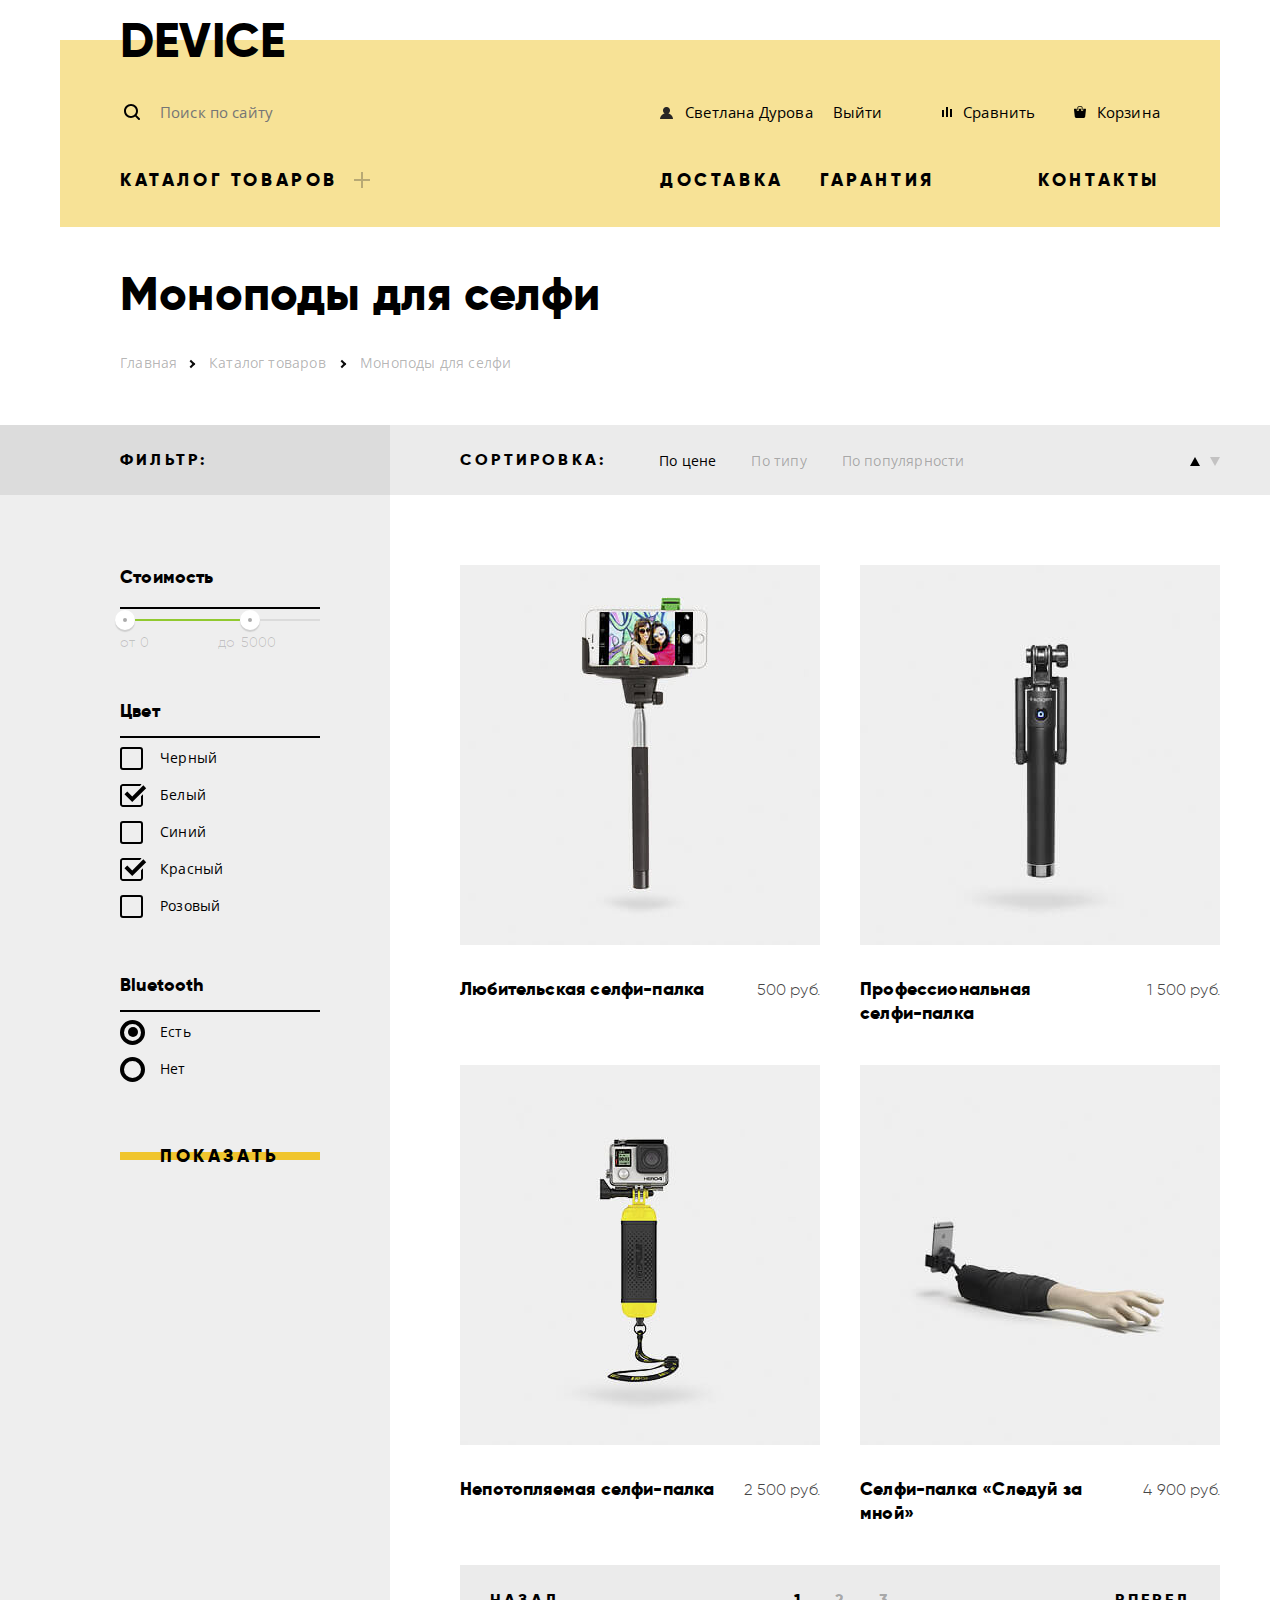
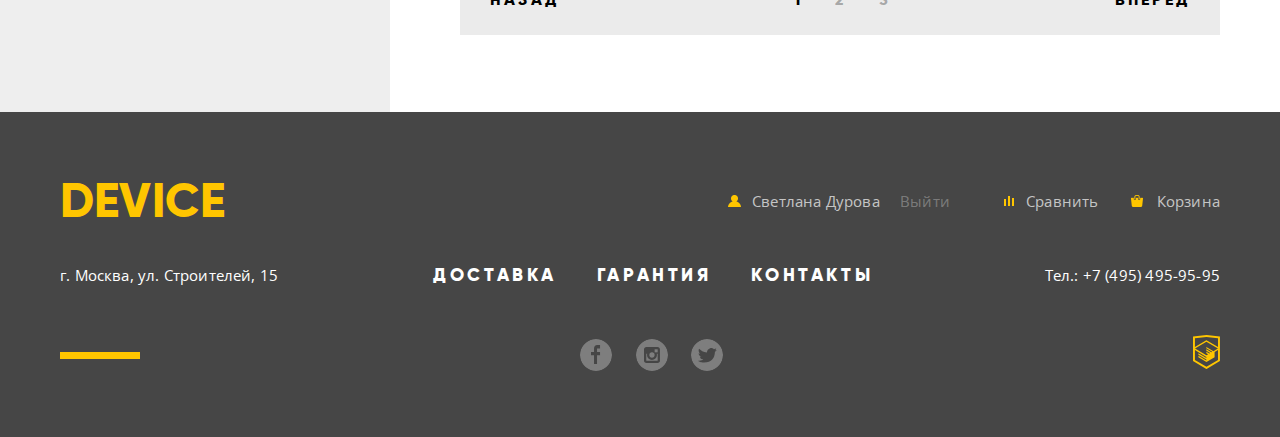
==== commit 04828aca: "много чего" ====
--- a/inner-page.html
+++ b/inner-page.html
@@ -41,7 +41,7 @@
                                 <div class="site-navigation__catalog-list">
                                     <p class="site-navigation__catalog-box">
                                         <a class="site-navigation__catalog-item" href="#">Виртуальная реальность</a>
-                                        <a class="site-navigation__catalog-item" href="inner-page.html">Моноподы для селфи</a>
+                                        <a class="site-navigation__catalog-item site-navigation__current-item" >Моноподы для селфи</a>
                                         <a class="site-navigation__catalog-item" href="#">Экшн-камеры</a>
                                     </p>
                                     <p class="site-navigation__catalog-box">
--- a/styles/style.css
+++ b/styles/style.css
@@ -14,6 +14,57 @@
     font-style: normal;
 }
 
+@keyframes bounce {
+    0% {
+        transform: translateY(-2000px);
+    }
+
+    70% {
+        transform: translateY(30px);
+    }
+
+    90% {
+        transform: translateY(-10px);
+    }
+
+    100% {
+        transform: translateY(0);
+    }
+}
+
+@keyframes opacity {
+    0% {
+        opacity: 0;
+    }
+
+    100% {
+        opacity: 1;
+    }
+}
+
+
+@keyframes shake {
+    0%,
+    100% {
+        transform: translateX(0);
+    }
+
+    10%,
+    30%,
+    50%,
+    70%,
+    90% {
+        transform: translateX(-10px);
+    }
+
+    20%,
+    40%,
+    60%,
+    80% {
+        transform: translateX(10px);
+    }
+}
+
 *,
 *::before,
 *::after {
@@ -77,7 +128,7 @@
 .main-header-wrapper {
     position: relative;
 
-    min-height: 311px;
+    min-height: 313px;
     padding: 45px 60px 35px;
 
     color: #000000;
@@ -91,7 +142,7 @@
 }
 
 .inner-page .main-header {
-    margin-bottom: 30px;
+    margin-bottom: 43px;
 }
 
 .main-header-wrapper a {
@@ -434,6 +485,11 @@
 
 .site-navigation__item {
     width: 140px;
+}
+
+.site-navigation__current-item {
+    opacity: 0.5;
+    pointer-events: none;
 }
 
 .site-navigation__catalog {
@@ -558,13 +614,20 @@
 .popular-items {
     position: relative;
     top: -105px;
-}
-
+/* outline: 1px solid violet; */
+}
+
+.popular-items .container {
+    position: relative;
+
+    min-height: 490px;
+/* outline: 1px solid green; */
+}
 
 /* Н А Д О      У Б Р А Т Ь       Н А Д О      У Б Р А Т Ь       Н А Д О      У Б Р А Т Ь       Н А Д О      У Б Р А Т Ь       Н А Д О      У Б Р А Т Ь       Н А Д О      У Б Р А Т Ь       Н А Д О      У Б Р А Т Ь        */
 
 .popular-item:first-child {
-    display: block;
+    display: none;
 }
 
 .popular-item:nth-child(2) {
@@ -572,8 +635,7 @@
 }
 
 .popular-item:nth-child(3) {
-    display: none;
-
+    display: block;
 }
 
 /* Н А Д О      У Б Р А Т Ь       Н А Д О      У Б Р А Т Ь       Н А Д О      У Б Р А Т Ь       Н А Д О      У Б Р А Т Ь       Н А Д О      У Б Р А Т Ь       Н А Д О      У Б Р А Т Ь       Н А Д О      У Б Р А Т Ь        */
@@ -670,21 +732,23 @@
 
 .popular-item-promo {
     margin: 0;
-    margin-bottom: 30px;
+    margin-bottom: 50px;
     padding: 0;
 
     font-family: "Open Sans", Arial, sans-serif;
     font-size: 15px;
     line-height: 30px;
     font-weight: normal;
+
+/* outline: 1px solid black; */
 }
 
 .button {
     position: relative;
 
     display: inline-block;
-    padding-top: 6px;
-    padding-bottom: 6px;
+    padding-top: 8px;
+    padding-bottom: 8px;
 
     font-size: 18px;
     line-height: 20px;
@@ -779,8 +843,8 @@
 
 .slides-switches {
     position: absolute;
-    bottom: 135px;
-    right: 20px;
+    bottom: 145px;
+    right: 100px;
 
     display: flex;
     width: 80px;
@@ -790,6 +854,7 @@
 
     list-style: none;
 }
+
 
 .slide-radio {
     margin: 0;
@@ -806,12 +871,12 @@
 
     display: block;
 
-    width: 12px;
-    height: 12px;
+    width: 16px;
+    height: 16px;
     margin: 0;
     padding: 0; 
 
-    border: 1px solid black;
+    border: 2px solid black;
     border-radius: 50%;
 
     background-color: transparent;
@@ -825,11 +890,11 @@
     left: 50%;
 
     display: block;
-    width: 4px;
-    height: 4px;
-    margin-top: -2px;
-    margin-left: -2px;
-    border: 1px solid black;
+    width: 8px;
+    height: 8px;
+    margin-top: -4px;
+    margin-left: -4px;
+    border: 2px solid black;
     border-radius: 50%;
 
     background-color: transparent;
@@ -1175,12 +1240,14 @@
 }
 
 .index-column__image-box {
+    display: block;
     width: 560px;
     height: 222px;
 
     margin: 0;
     margin-bottom: 80px;
     padding: 0;
+/* outline: 2px solid springgreen; */
 }
 
 .about-us__transport-companies-list {
@@ -1579,24 +1646,229 @@
 }
 
 .modal {
+    position: fixed;
+    z-index: 10000;
+
     background-color: #ffffff;
-}
-
-.login-user,
-.login-password,
-.name,
-.email,
-.text {
+    box-shadow: 0 30px 50px rgba(0, 0, 0, 0.7);
+}
+
+.modal-overlay {
+    position: fixed;
+    top: 0;
+    left: 0;
+
+    display: none;
+    width: 100%;
+    height: 100%;
+
+    background-color: rgba(0, 0, 0, 0.5);
+    z-index: 1000;
+}
+
+.modal-write-us {
+    top: 50px;
+    left: 50%;
+
+    display: none;
+    width: 960px;
+    padding: 95px 100px 70px;
+    margin-left: -480px;
+}
+
+.modal-close {
+    position: absolute;
+    top: 22px;
+    right: 22px;
+
+    width: 55px;
+    height: 55px;
     border: none;
+    border-radius: 50%;
+
+    background-color: rgba(247, 226, 150, 0.5);
+    cursor: pointer;
+}
+
+.modal-close:hover,
+.modal-close:focus {
+    background-color: rgb(247, 226, 150);
+    outline: none;
+}
+
+.modal-close:active {
+    background-color: rgba(247, 226, 150, 0.3);
+}
+
+.modal-close::before,
+.modal-close::after {
+    content: "";
+
+    position: absolute;
+    top: 26px;
+    left: 15px;
+
+    width: 25px;
+    height: 2px;
+
+    background-color: #ffffff;
+
+}
+
+.modal-close::before {
+    transform: rotate(45deg);
+}
+
+.modal-close::after {
+    transform: rotate(-45deg);
+}
+
+.modal-write-us-box {
+    display: flex;
+    justify-content: space-between;
+    margin-bottom: 35px;
+}
+
+.modal-write-us-box .write-us-item {
+    width: 360px;
+
+/* outline: 2px solid #000000; */
+}
+
+.write-us-form input[type="text"],
+.write-us-form input[type="email"],
+.write-us-form textarea {
+    width: 100%;
+    padding: 16px 19px 19px;
+    border: none;
 
     font-family: "Open Sans", Arial, sans-serif;
-    font-size: 15px;
-    line-height: 30px;
+    font-size: 14px;
+    line-height: 18px;
     font-weight: normal;
     letter-spacing: none;
     color: #000000;
 
     background-color: #f2f2f2;
+}
+.write-us-form input[type="text"]:hover,
+.write-us-form input[type="email"]:hover,
+.write-us-form textarea:hover {
+    background-color: #eaeaea;
+    outline: none;
+}
+
+.write-us-form input[type="text"]:focus,
+.write-us-form input[type="email"]:focus,
+.write-us-form textarea:focus {
+    border: 3px solid #f0c52e;
+
+    background-color: #ffffff;
+}
+
+.text {
+    min-height: 155px;
+}
+
+.write-us-item {
+    margin: 0;
+    padding: 0;
+}
+
+.write-us-item-textarea {
+    margin-bottom: 45px;
+}
+
+.write-us-form label {
+    display: block;
+    margin-bottom: 10px;
+}
+
+.submit {
+    width: 200px;
+    border: none;
+
+    font-family: "gilroyextrabold", Arial, sans-serif;
+    font-weight: normal;
+    background-color: transparent;
+    text-align: center;
+}
+
+.submit span {
+    position: relative;
+    z-index: 100;
+}
+
+.modal-login {
+    top: 100px;
+    left: 50%;
+
+    display: none;
+    width: 550px;
+    padding: 50px 80px;
+    margin-left: -275px;
+}
+
+.login-form p:not(:last-of-type) label {
+    display: block;
+    margin-bottom: 10px;
+}
+
+.login-user,
+.login-password {
+    width: 100%;
+    padding: 12px 19px;
+    border: none;
+
+    font-family: "Open Sans", Arial, sans-serif;
+    font-size: 14px;
+    line-height: 18px;
+    font-weight: normal;
+    letter-spacing: none;
+    color: #000000;
+
+    background-color: #f2f2f2;
+}
+
+.login-password-info {
+    display: flex;
+    flex-wrap: wrap;
+    justify-content: space-between;
+    align-items: center;
+    margin-bottom: 35px;
+}
+
+.login-checkbox {
+    position: relative;
+
+    padding-left: 35px;
+
+    cursor: pointer;
+}
+
+.login-checkbox input[type="checkbox"] + .checkbox-indicator {
+    position: absolute;
+    top: 0px;
+    left: 0;
+
+    width: 22px;
+    height: 22px;
+
+    border: 2px solid #000000;
+    border-radius: 50%;
+
+    transition-duration: 0.1s;
+}
+
+.login-checkbox input[type="checkbox"]:focus + .checkbox-indicator {
+    border-color: #f0c52e;
+
+    outline: none;
+}
+
+.login-checkbox input[type="checkbox"]:checked + .checkbox-indicator {
+    border: 6px solid #f0c52e;
+    background-color: #000000;
 }
 
 .login-checkbox:hover,
@@ -1612,6 +1884,44 @@
 .restore:hover,
 .restore:focus {
     text-decoration: none;
+}
+
+.log-in {
+    width: 150px;
+}
+
+.modal-map {
+    top: 50%;
+    left: 50%;
+
+    display: none;
+    width: 960px;
+    height: 559px;
+    margin-left: -480px;
+    margin-top: -280px;
+}
+
+.modal-map-box {
+    width: 960px;
+    height: 559px;
+    margin: 0;
+    padding: 0;
+}
+
+.modal-show {
+    display: block;
+
+    animation: bounce 0.6s;
+}
+
+.overlay-show {
+    display: block;
+
+    animation: opacity 0.5s;
+}
+
+.modal-error {
+    animation: shake 0.6s;
 }
 
 .page-wrapper {
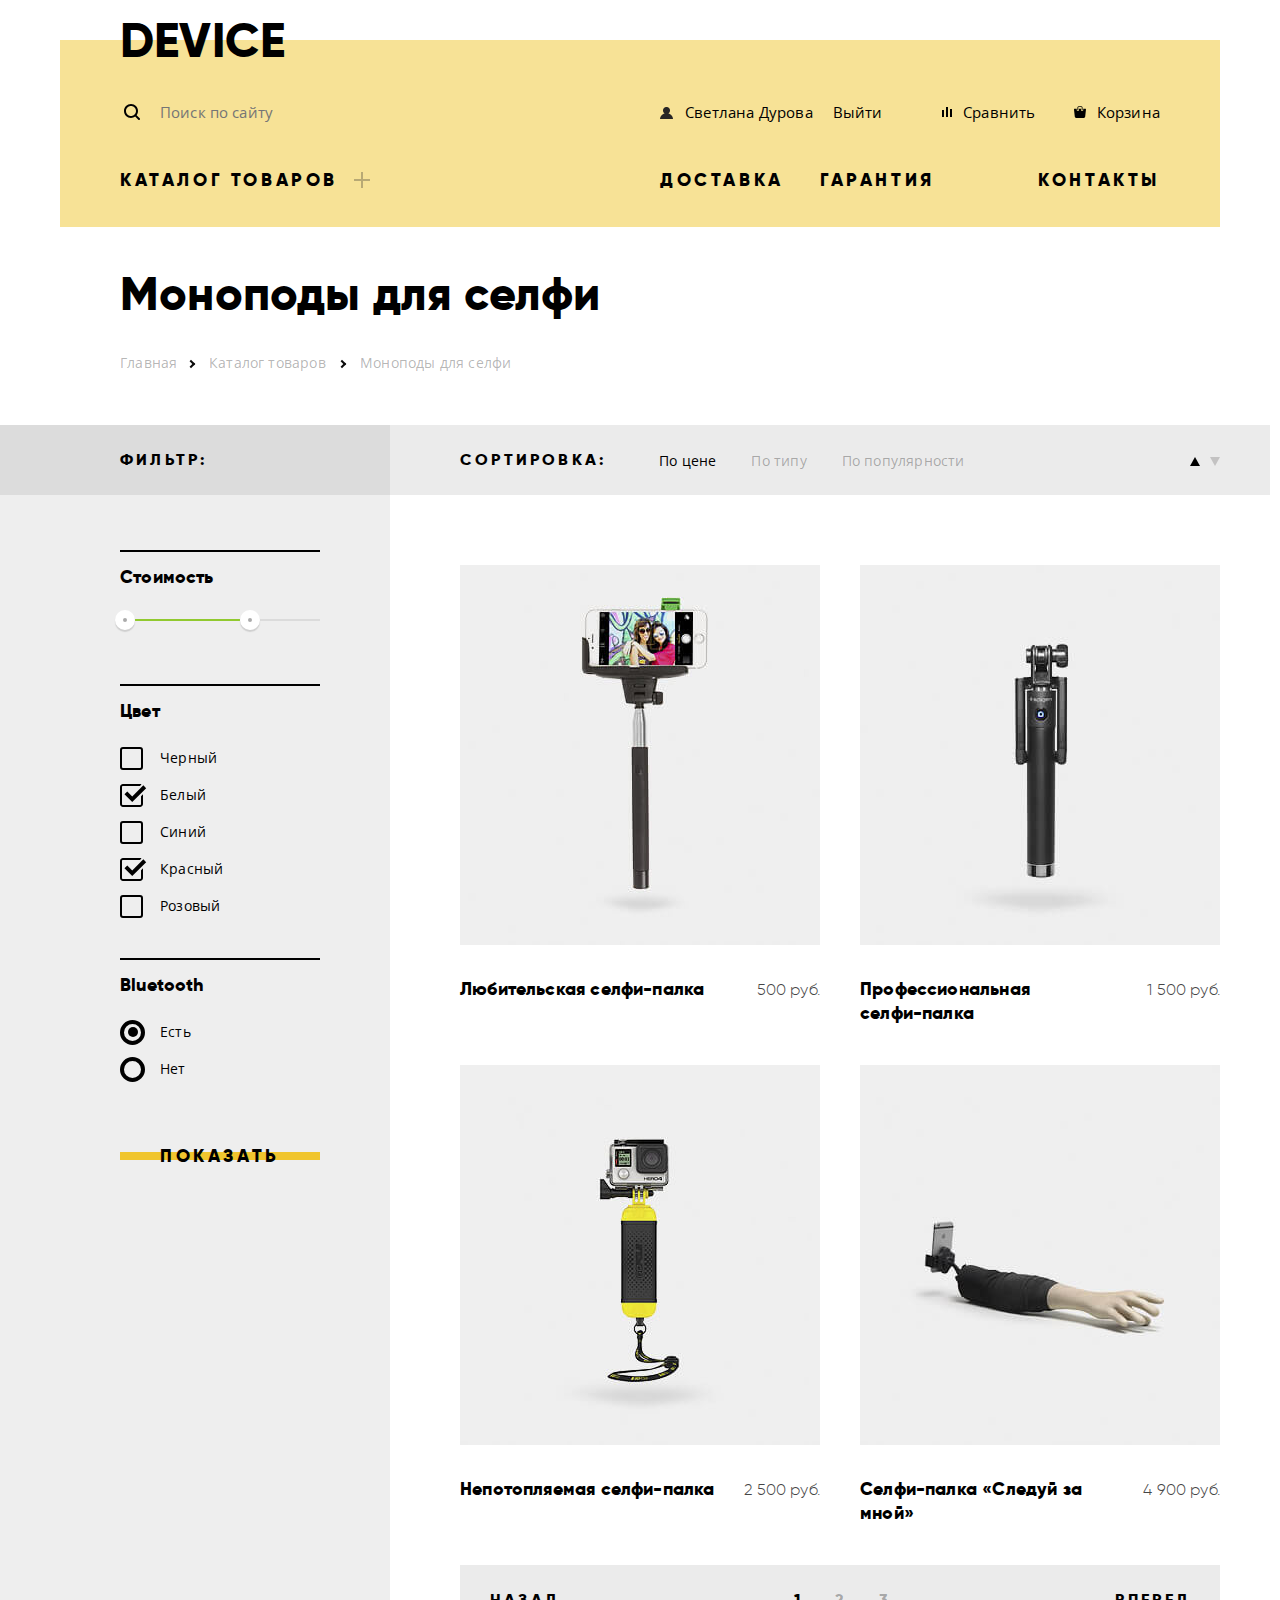
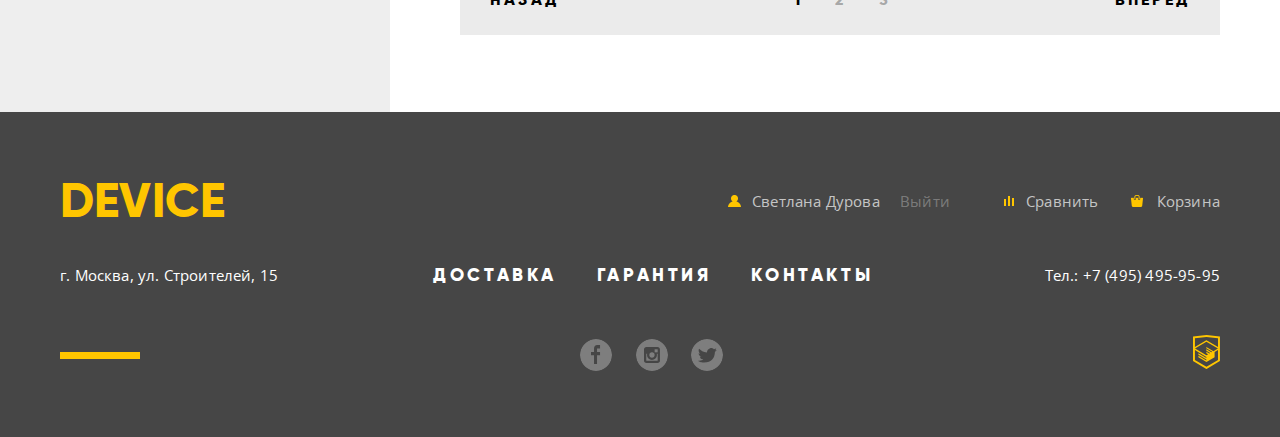
==== commit 5c3151ab: "Исправляет ошибки" ====
--- a/inner-page.html
+++ b/inner-page.html
@@ -15,8 +15,8 @@
                     <div class="user-tools">
                         <div class="user-tools-item user-tools-box" >
                             <form class="user-tools-form" action="https://echo.htmlacademy.ru" method="POST">
-                                <input class="user-tools-seach" type="seach" name="seach" id="user-seach" placeholder="Поиск по сайту">
-                                <label for="user-seach"><span class="visually-hidden">Поиск по сайту</span></label>
+                                <input class="user-tools-search" type="search" name="search" id="user-search" placeholder="Поиск по сайту">
+                                <label for="user-search"><span class="visually-hidden">Поиск по сайту</span></label>
                                 <button class="user-tools-submit" type="submit">Найти</button>
                             </form>
                         </div>
@@ -45,7 +45,7 @@
                                         <a class="site-navigation__catalog-item" href="#">Экшн-камеры</a>
                                     </p>
                                     <p class="site-navigation__catalog-box">
-                                        <a class="site-navigation__catalog-item"href="#">Фитнес-браслеты</a>
+                                        <a class="site-navigation__catalog-item" href="#">Фитнес-браслеты</a>
                                         <a class="site-navigation__catalog-item" href="#">Умные часы</a>
                                     </p>
                                     <p class="site-navigation__catalog-box">
--- a/styles/style.css
+++ b/styles/style.css
@@ -1,34 +1,112 @@
 @font-face {
     font-family: 'gilroyextrabold';
-    src:
-    url('../fonts/gilroy-extrabold-webfont.woff2') format('woff2');
+    src: url('../fonts/gilroy-extrabold-webfont.woff2') format('woff2');
     font-weight: normal;
     font-style: normal;
 }
 
 @font-face {
     font-family: 'gilroylight';
-    src:
-    url('../fonts/gilroy-light-webfont.woff2') format('woff2');
+    src: url('../fonts/gilroy-light-webfont.woff2') format('woff2');
     font-weight: normal;
     font-style: normal;
+}
+
+@-webkit-keyframes bounce {
+    0% {
+        -webkit-transform: translateY(-2000px);
+                transform: translateY(-2000px);
+    }
+
+    70% {
+        -webkit-transform: translateY(30px);
+                transform: translateY(30px);
+    }
+
+    90% {
+        -webkit-transform: translateY(-10px);
+                transform: translateY(-10px);
+    }
+
+    100% {
+        -webkit-transform: translateY(0);
+                transform: translateY(0);
+    }
 }
 
 @keyframes bounce {
     0% {
-        transform: translateY(-2000px);
+        -webkit-transform: translateY(-2000px);
+                transform: translateY(-2000px);
     }
 
     70% {
-        transform: translateY(30px);
+        -webkit-transform: translateY(30px);
+                transform: translateY(30px);
     }
 
     90% {
-        transform: translateY(-10px);
+        -webkit-transform: translateY(-10px);
+                transform: translateY(-10px);
     }
 
     100% {
-        transform: translateY(0);
+        -webkit-transform: translateY(0);
+                transform: translateY(0);
+    }
+}
+
+@-webkit-keyframes bounce-horizont {
+    0% {
+        -webkit-transform: translateX(2000px);
+                transform: translateX(2000px);
+    }
+
+    70% {
+        -webkit-transform: translateX(-30px);
+                transform: translateX(-30px);
+    }
+
+    90% {
+        -webkit-transform: translateX(10px);
+                transform: translateX(10px);
+    }
+
+    100% {
+        -webkit-transform: translateX(0);
+                transform: translateX(0);
+    }
+}
+
+@keyframes bounce-horizont {
+    0% {
+        -webkit-transform: translateX(2000px);
+                transform: translateX(2000px);
+    }
+
+    70% {
+        -webkit-transform: translateX(-30px);
+                transform: translateX(-30px);
+    }
+
+    90% {
+        -webkit-transform: translateX(10px);
+                transform: translateX(10px);
+    }
+
+    100% {
+        -webkit-transform: translateX(0);
+                transform: translateX(0);
+    }
+}
+
+@-webkit-keyframes opacity {
+    0% {
+        opacity: 0;
+    }
+
+    100% {
+        opacity: 1;
     }
 }
 
@@ -43,10 +121,11 @@
 }
 
 
-@keyframes shake {
+@-webkit-keyframes shake {
     0%,
     100% {
-        transform: translateX(0);
+        -webkit-transform: translateX(0);
+                transform: translateX(0);
     }
 
     10%,
@@ -54,32 +133,62 @@
     50%,
     70%,
     90% {
-        transform: translateX(-10px);
+        -webkit-transform: translateX(-10px);
+                transform: translateX(-10px);
     }
 
     20%,
     40%,
     60%,
     80% {
-        transform: translateX(10px);
+        -webkit-transform: translateX(10px);
+                transform: translateX(10px);
+    }
+}
+
+
+@keyframes shake {
+    0%,
+    100% {
+        -webkit-transform: translateX(0);
+                transform: translateX(0);
+    }
+
+    10%,
+    30%,
+    50%,
+    70%,
+    90% {
+        -webkit-transform: translateX(-10px);
+                transform: translateX(-10px);
+    }
+
+    20%,
+    40%,
+    60%,
+    80% {
+        -webkit-transform: translateX(10px);
+                transform: translateX(10px);
     }
 }
 
 *,
 *::before,
 *::after {
-    box-sizing: inherit;
+    -webkit-box-sizing: inherit;
+            box-sizing: inherit;
 }
 
 html {
-    box-sizing: border-box;
+    -webkit-box-sizing: border-box;
+            box-sizing: border-box;
 }
 
 html,
 body {
-    margin: 0;
-    padding: 0;
-
+    padding: 0;
+    margin: 0;
+    
     font-family: "gilroyextrabold", Arial, sans-serif;
     font-size: 18px;
     line-height: 24px;
@@ -111,7 +220,8 @@
     padding: 0;
 
     white-space: nowrap;
-    clip-path: inset(100%);
+    -webkit-clip-path: inset(100%);
+            clip-path: inset(100%);
     clip: rect(0 0 0 0);
     overflow: hidden;
 }
@@ -121,8 +231,8 @@
 
 .container {
     width: 1200px;
+    padding: 0 20px;
     margin: 0 auto;
-    padding: 0 20px;
 }
 
 .main-header-wrapper {
@@ -134,7 +244,6 @@
     color: #000000;
 
     background-color: #f7e296;
-/* outline: 1px solid red; */
 }
 
 .inner-page .main-header-wrapper {
@@ -168,21 +277,25 @@
 
     font-size: 48px;
     line-height: 48px;
+
     text-transform: uppercase;
 }
 
 .user-tools {
+    display: -webkit-box;
+    display: -ms-flexbox;
     display: flex;
-    align-items: center;
-    flex-wrap: wrap;
+    -webkit-box-align: center;
+        -ms-flex-align: center;
+            align-items: center;
+    -ms-flex-wrap: wrap;
+        flex-wrap: wrap;
     margin-bottom: 30px;
 
     font-family: "Open Sans", Arial, sans-serif;
     font-size: 15px;
     line-height: 30px;
     font-weight: normal;
-
-/* outline: 1px solid blue; */
 }
 
 .user-tools-item:not(:last-child) {
@@ -190,22 +303,22 @@
 }
 
 .user-tools .user-tools-box {
-    flex-shrink: 0;
+    -ms-flex-negative: 0;
+        flex-shrink: 0;
     width: 440px;
     margin-right: 100px;
-
-/* outline: 2px solid white; */
 }
 
 .user-tools-form {
+    display: -webkit-box;
+    display: -ms-flexbox;
     display: flex;
 }
 
-.user-tools-seach {
+.user-tools-search {
     width: 100%;
     padding-left: 40px;
     padding-right: 20px;
-    border: none;
 
     font-family: "Open Sans", Arial, sans-serif;
     font-size: 15px;
@@ -215,6 +328,7 @@
     letter-spacing: 0.01em;
 
     background-color: transparent;
+    border: none;
 }
 
 .user-tools-form label {
@@ -248,29 +362,32 @@
 
     opacity: 0;
     background-color: #000000;
-    transition-duration: 0.2s;
-}
-
-.user-tools-seach:hover {
+    -webkit-transition-duration: 0.2s;
+         -o-transition-duration: 0.2s;
+            transition-duration: 0.2s;
+}
+
+.user-tools-search:hover {
     color: rgba(0, 0, 0, 0.6);
 }
 
-.user-tools-seach:focus,
-.user-tools-seach:active {
+.user-tools-search:focus,
+.user-tools-search:active {
     color: rgb(0, 0, 0);
 
     outline: none;
 }
 
-.user-tools-seach:focus + label::after,
-.user-tools-seach:active + label::after {
+.user-tools-search:focus + label::after,
+.user-tools-search:active + label::after {
     opacity: 1;
 }
 
 .user-tools-submit {
     padding: 7px 20px;
     border: 2px solid #000000;
-    box-sizing: border-box;
+    -webkit-box-sizing: border-box;
+            box-sizing: border-box;
 
     font-family: "Open Sans", Arial, sans-serif;
     font-size: 15px;
@@ -281,11 +398,13 @@
     background-color: transparent;
     visibility: hidden;
     opacity: 0;
-    transition-duration: 0.2s;
-}
-
-.user-tools-seach:focus ~ .user-tools-submit,
-.user-tools-seach:active ~ .user-tools-submit {
+    -webkit-transition-duration: 0.2s;
+         -o-transition-duration: 0.2s;
+            transition-duration: 0.2s;
+}
+
+.user-tools-search:focus ~ .user-tools-submit,
+.user-tools-search:active ~ .user-tools-submit {
     visibility: visible;
     opacity: 1;
 }
@@ -304,14 +423,16 @@
 }
 
 .user-menu {
+    display: -webkit-box;
+    display: -ms-flexbox;
     display: flex;
+    -ms-flex-wrap: wrap;
+        flex-wrap: wrap;
     width: 260px;
     margin: 0;
     padding: 0;
 
     list-style: none;
-
-/* outline: 2px solid violet; */
 }
 
 .name-link {
@@ -353,8 +474,6 @@
     position: relative;
 
     padding-left: 25px;
-
-/* outline: 2px solid rgb(5, 107, 240); */
 }
 
 .login-link::before {
@@ -387,8 +506,6 @@
 
     width: 100px;
     padding-left: 23px;
-
-/* outline: 2px solid darkgoldenrod; */
 }
 
 .user-tools-compare::before {
@@ -423,8 +540,6 @@
     padding-left: 35px;
 
     text-align: right;
-
-/* outline: 2px solid darksalmon;  */
 }
 
 .user-tools-cart::before {
@@ -470,8 +585,11 @@
 }
 
 .site-navigation {
+    display: -webkit-box;
+    display: -ms-flexbox;
     display: flex;
-    flex-wrap: wrap;
+    -ms-flex-wrap: wrap;
+        flex-wrap: wrap;
     margin: 0;
     padding: 0;
 
@@ -479,8 +597,6 @@
     text-transform: uppercase;
 
     list-style: none;
-
-/* outline: 1px solid blue; */
 }
 
 .site-navigation__item {
@@ -497,8 +613,6 @@
 
     width: 300px;
     margin-right: 240px;
-
-/* outline: 1px solid blue;  */
 }
 
 .site-navigation__catalog .site-navigation__main-link {
@@ -508,8 +622,6 @@
     width: 250px;
 
     vertical-align: baseline;
-    
-/* outline: 1px solid rgb(238, 6, 114);  */
 }
 
 .site-navigation__catalog .site-navigation__main-link::after {
@@ -524,8 +636,12 @@
     margin-top: -1px;
 
     background-color: #b8a974;
-    transition-timing-function: ease-in-out;
-    transition-duration: 0.1s;
+    -webkit-transition-timing-function: ease-in-out;
+         -o-transition-timing-function: ease-in-out;
+            transition-timing-function: ease-in-out;
+    -webkit-transition-duration: 0.1s;
+         -o-transition-duration: 0.1s;
+            transition-duration: 0.1s;
 }
 
 .site-navigation__catalog .site-navigation__main-link::before {
@@ -539,8 +655,12 @@
     height: 16px;
 
     background-color: #b8a974;
-    transition-timing-function: ease-in-out;
-    transition-duration: 0.1s;
+    -webkit-transition-timing-function: ease-in-out;
+         -o-transition-timing-function: ease-in-out;
+            transition-timing-function: ease-in-out;
+    -webkit-transition-duration: 0.1s;
+         -o-transition-duration: 0.1s;
+            transition-duration: 0.1s;
 }
 
 .site-navigation__catalog .site-navigation__main-link:hover::after,
@@ -572,10 +692,15 @@
     z-index: 100;
     left: -60px;
     
+    display: -webkit-box;
+    
+    display: -ms-flexbox;
+    
     display: flex;
     width: 1160px;
     padding: 20px 60px 33px;
-    flex-wrap: wrap;
+    -ms-flex-wrap: wrap;
+        flex-wrap: wrap;
     
     font-family: "Open Sans", Arial, sans-serif;
     font-size: 15px;
@@ -587,19 +712,23 @@
 
     background-color: #f7e296;
     visibility: hidden;
-/* outline: 1px solid green; */
 }
 
 .site-navigation__catalog-box {
+    display: -webkit-box;
+    display: -ms-flexbox;
     display: flex;
-    flex-direction: column;
+    -ms-flex-wrap: wrap;
+        flex-wrap: wrap;
+    -webkit-box-orient: vertical;
+    -webkit-box-direction: normal;
+        -ms-flex-direction: column;
+            flex-direction: column;
 
     margin: 0;
     padding: 0;
     width: 160px;
     margin-right: 40px;
-    
-/* outline: 1px solid violet; */
 }
 
 .site-navigation__catalog-box:first-child {
@@ -614,17 +743,13 @@
 .popular-items {
     position: relative;
     top: -105px;
-/* outline: 1px solid violet; */
 }
 
 .popular-items .container {
     position: relative;
 
     min-height: 490px;
-/* outline: 1px solid green; */
-}
-
-/* Н А Д О      У Б Р А Т Ь       Н А Д О      У Б Р А Т Ь       Н А Д О      У Б Р А Т Ь       Н А Д О      У Б Р А Т Ь       Н А Д О      У Б Р А Т Ь       Н А Д О      У Б Р А Т Ь       Н А Д О      У Б Р А Т Ь        */
+}
 
 .popular-item:first-child {
     display: none;
@@ -638,13 +763,15 @@
     display: block;
 }
 
-/* Н А Д О      У Б Р А Т Ь       Н А Д О      У Б Р А Т Ь       Н А Д О      У Б Р А Т Ь       Н А Д О      У Б Р А Т Ь       Н А Д О      У Б Р А Т Ь       Н А Д О      У Б Р А Т Ь       Н А Д О      У Б Р А Т Ь        */
-
-
-
 .popular-item-column {
+    display: -webkit-box;
+    display: -ms-flexbox;
     display: flex;
-    justify-content: space-between;
+    -ms-flex-wrap: wrap;
+        flex-wrap: wrap;
+    -webkit-box-pack: justify;
+        -ms-flex-pack: justify;
+            justify-content: space-between;
     width: 1040px;
     margin: 0 auto;
 }
@@ -739,8 +866,6 @@
     font-size: 15px;
     line-height: 30px;
     font-weight: normal;
-
-/* outline: 1px solid black; */
 }
 
 .button {
@@ -757,8 +882,6 @@
     text-transform: uppercase;
     color: #000000;
     vertical-align: baseline;
-
-/* outline: 2px solid sienna; */
 }
 
 .button::before {
@@ -774,7 +897,9 @@
     margin-top: -4px;
 
     background-color: #f0c52e;
-    transition-duration: 200ms;
+    -webkit-transition-duration: 200ms;
+         -o-transition-duration: 200ms;
+            transition-duration: 200ms;
 }
 
 .more-details {
@@ -846,8 +971,14 @@
     bottom: 145px;
     right: 100px;
 
+    display: -webkit-box;
+
+    display: -ms-flexbox;
+
     display: flex;
-    width: 80px;
+    -ms-flex-wrap: wrap;
+        flex-wrap: wrap;
+    max-width: 100px;
 
     margin: 0;
     padding: 0; 
@@ -905,9 +1036,14 @@
 }
 
 .catalog-list {
+    display: -webkit-box;
+    display: -ms-flexbox;
     display: flex;
-    flex-wrap: wrap;
-    justify-content: space-between;
+    -ms-flex-wrap: wrap;
+        flex-wrap: wrap;
+    -webkit-box-pack: justify;
+        -ms-flex-pack: justify;
+            justify-content: space-between;
 
     margin: 0;
     padding: 0; 
@@ -923,8 +1059,6 @@
     
     color: #000000;
     vertical-align: baseline;
-
-/* outline: 2px solid sienna; */
 }
 
 .catalog-item a::before {
@@ -999,16 +1133,18 @@
     margin-bottom: 95px;
 
     background-color: #e5e5e5;
-    box-shadow: 0 160px 0 0 #fff inset;
+    -webkit-box-shadow: 0 160px 0 0 #fff inset;
+            box-shadow: 0 160px 0 0 #fff inset;
 }
 
 .services-column {
+    display: -webkit-box;
+    display: -ms-flexbox;
     display: flex;
-    flex-wrap: wrap;
+    -ms-flex-wrap: wrap;
+        flex-wrap: wrap;
     padding-top: 60px;
     padding-bottom: 69px;
-
-/* outline: 2px solid black; */
 }
 
 .services-list {
@@ -1026,14 +1162,10 @@
     letter-spacing: 0.2em;
 
     list-style: none;
-
-/* outline: 2px solid violet; */
 }
 
 .service-item {
     margin-bottom: 23px;
-    
-/* outline: 2px solid rgb(9, 191, 247); */
 }
 
 .service-item-current {
@@ -1053,17 +1185,15 @@
 .services-box {
     width: 700px;
     padding-top: 70px;
-
-/* outline: 2px solid red; */
-}
-
-.service {
-    position: relative;
-
-/* outline: 2px solid green; */
-}
-
-.delivery::after {
+}
+
+.service-point {
+    position: relative;
+
+    display: none;
+}
+
+.service-point-delivery::after {
     content: "";
 
     position: absolute;
@@ -1079,7 +1209,7 @@
     background-repeat: no-repeat;
 }
 
-.warranty::after {
+.service-point-warranty::after {
     content: "";
 
     position: absolute;
@@ -1095,7 +1225,7 @@
     background-repeat: no-repeat;
 }
 
-.credit::after {
+.service-point-credit::after {
     content: "";
 
     position: absolute;
@@ -1111,7 +1241,7 @@
     background-repeat: no-repeat;
 }
 
-.service h3 {
+.service-point h3 {
     margin: 0;
     margin-bottom: 35px;
     padding: 0;
@@ -1119,11 +1249,9 @@
     font-size: 47px;
     line-height: 48px;
     font-weight: normal;
-
-/* outline: 2px solid rgb(179, 11, 230); */
-}
-
-.service p {
+}
+
+.service-point p {
     width: 450px;
     margin: 0;
     padding: 0;
@@ -1133,36 +1261,21 @@
     line-height: 30px;
     font-weight: normal;
     color: #464646;
-
-/* outline: 2px solid yellow; */
-}
-
-/* sdadasdafasdfasdfsdfsdadasdafasdfasdfsdfsdadasdafasdfasdfsdfsdadasdafasdfasdfsdf */
-
-/* sdadasdafasdfasdfsdfsdadasdafasdfasdfsdfsdadasdafasdfasdfsdfsdadasdafasdfasdfsdf */
-
-/* sdadasdafasdfasdfsdfsdadasdafasdfasdfsdfsdadasdafasdfasdfsdfsdadasdafasdfasdfsdf */
-.warranty {
-    display: none;
-}
-
-.credit {
-    display: none;
-}
-
-.delivery {
+}
+
+.description-active {
     display: block;
 }
 
-/* sdadasdafasdfasdfsdfsdadasdafasdfasdfsdfsdadasdafasdfasdfsdfsdadasdafasdfasdfsdf */
-
-/* sdadasdafasdfasdfsdfsdadasdafasdfasdfsdfsdadasdafasdfasdfsdfsdadasdafasdfasdfsdf */
-
-/* sdadasdafasdfasdfsdfsdadasdafasdfasdfsdfsdadasdafasdfasdfsdfsdadasdafasdfasdfsdf */
-
 .companies-logos-list {
+    display: -webkit-box;
+    display: -ms-flexbox;
     display: flex;
-    justify-content: space-between;
+    -ms-flex-wrap: wrap;
+        flex-wrap: wrap;
+    -webkit-box-pack: justify;
+        -ms-flex-pack: justify;
+            justify-content: space-between;
     margin: 0;
     margin-bottom: 95px;
     padding: 0;
@@ -1176,17 +1289,24 @@
 }
 
 .companie-logo-item .image {
-    filter:  grayscale(1) opacity(0.2);
+    -webkit-filter:  grayscale(1) opacity(0.2);
+            filter:  grayscale(1) opacity(0.2);
 }
 
 .companie-logo-item a:hover .image {
-    filter: none;
+    -webkit-filter: none;
+            filter: none;
 }
 
 .index-columns {
+    display: -webkit-box;
+    display: -ms-flexbox;
     display: flex;
-    flex-wrap: wrap;
-    justify-content: space-between;
+    -ms-flex-wrap: wrap;
+        flex-wrap: wrap;
+    -webkit-box-pack: justify;
+        -ms-flex-pack: justify;
+            justify-content: space-between;
     min-height: 656px;
 }
 
@@ -1247,7 +1367,6 @@
     margin: 0;
     margin-bottom: 80px;
     padding: 0;
-/* outline: 2px solid springgreen; */
 }
 
 .about-us__transport-companies-list {
@@ -1292,10 +1411,17 @@
 }
 
 .footer-top {
+    display: -webkit-box;
+    display: -ms-flexbox;
     display: flex;
-    justify-content: space-between;
-    align-items: center;
-/* outline: 2px solid red; */
+    -ms-flex-wrap: wrap;
+        flex-wrap: wrap;
+    -webkit-box-pack: justify;
+        -ms-flex-pack: justify;
+            justify-content: space-between;
+    -webkit-box-align: center;
+        -ms-flex-align: center;
+            align-items: center;
 }
 
 .footer-logo {
@@ -1316,7 +1442,11 @@
 }
 
 .footer-user-menu {
+    display: -webkit-box;
+    display: -ms-flexbox;
     display: flex;
+    -ms-flex-wrap: wrap;
+        flex-wrap: wrap;
     margin: 0;
     padding: 0;
 
@@ -1359,8 +1489,6 @@
     padding-left: 30px;
 
     vertical-align: baseline;
-
-/* outline: 2px solid green; */
 }
 
 .footer-user-menu a[href="login.html"]::before {
@@ -1388,8 +1516,6 @@
     padding-left: 27px;
 
     vertical-align: baseline;
-
-/* outline: 2px solid green; */
 }
 
 .footer-user-menu a[href="profile.html"]::before {
@@ -1415,7 +1541,6 @@
 
     vertical-align: baseline;
     color: rgba(255, 255, 255, 0.3);
-/* outline: 2px solid rgb(9, 217, 224); */
 }
 
 .footer-user-menu a[href="compare.html"] {
@@ -1426,7 +1551,6 @@
     padding-left: 26px;
 
     vertical-align: baseline;
-/* outline: 2px solid green; */
 }
 
 .footer-user-menu a[href="compare.html"]::before {
@@ -1454,8 +1578,6 @@
 
     text-align: right;
     vertical-align: baseline;
-
-/* outline: 2px solid green; */
 }
 
 .footer-user-menu a[href="cart.html"]::before {
@@ -1475,12 +1597,16 @@
 }
 
 .footer-middle {
+    display: -webkit-box;
+    display: -ms-flexbox;
     display: flex;
-    align-items: center;
+    -ms-flex-wrap: wrap;
+        flex-wrap: wrap;
+    -webkit-box-align: center;
+        -ms-flex-align: center;
+            align-items: center;
     padding-top: 30px;
     margin-bottom: 45px;
-
-/* outline: 2px solid blue; */
 }
 
 .footer-address {
@@ -1494,13 +1620,17 @@
     font-weight: normal;
     letter-spacing: none;
     color: #ffffff;
-
-/* outline: 2px solid yellow; */
 }
 
 .footer-site-menu {
+    display: -webkit-box;
+    display: -ms-flexbox;
     display: flex;
-    justify-content: space-between;    
+    -ms-flex-wrap: wrap;
+        flex-wrap: wrap;
+    -webkit-box-pack: justify;
+        -ms-flex-pack: justify;
+            justify-content: space-between;    
     width: 440px;
     margin: 0;
     padding: 0;
@@ -1509,8 +1639,6 @@
     text-transform: uppercase;
 
     list-style: none;
-
-/* outline: 2px solid rgb(160, 14, 128); */
 }
 
 .footer-site-menu a {
@@ -1537,17 +1665,25 @@
     font-weight: normal;
     letter-spacing: none;
     color: #ffffff;
-
-/* outline: 2px solid yellow; */
+}
+
+.phone span {
+    color: #ffffff;
 }
 
 .footer-bottom {
     position: relative;
 
+    display: -webkit-box;
+
+    display: -ms-flexbox;
+
     display: flex;
-    align-items: center;
-
-/* outline: 2px solid green; */
+    -ms-flex-wrap: wrap;
+        flex-wrap: wrap;
+    -webkit-box-align: center;
+        -ms-flex-align: center;
+            align-items: center;
 }
 
 .footer-bottom::before {
@@ -1565,17 +1701,20 @@
 }
 
 .social-buttons {
+    display: -webkit-box;
+    display: -ms-flexbox;
     display: flex;
-    flex-wrap: wrap;
-    justify-content: space-between;
+    -ms-flex-wrap: wrap;
+        flex-wrap: wrap;
+    -webkit-box-pack: justify;
+        -ms-flex-pack: justify;
+            justify-content: space-between;
     width: 143px;
     margin: 0;
     margin-left: auto;
     padding: 0;
 
     list-style: none;
-    
-/* outline: 2px solid rgba(1, 240, 228, 0.801); */
 }
 
 .social-buttons a {
@@ -1588,8 +1727,6 @@
 
     opacity: 0.3;
     border-radius: 50%;
-
-/* outline: 2px solid rgba(240, 128, 1, 0.801); */
 }
 
 .social-button-facebook {
@@ -1623,8 +1760,6 @@
     margin: 0;
     margin-left: 470px;
     padding: 0;
-
-/* outline: 2px solid rgb(70, 90, 102); */
 }
 
 .copyright path {
@@ -1640,17 +1775,13 @@
     opacity: 0.3;
 }
 
-.social-buttons {
-/* outline: 2px solid brown; */
-
-}
-
 .modal {
     position: fixed;
     z-index: 10000;
 
     background-color: #ffffff;
-    box-shadow: 0 30px 50px rgba(0, 0, 0, 0.7);
+    -webkit-box-shadow: 0 30px 50px rgba(0, 0, 0, 0.7);
+            box-shadow: 0 30px 50px rgba(0, 0, 0, 0.7);
 }
 
 .modal-overlay {
@@ -1716,23 +1847,31 @@
 }
 
 .modal-close::before {
-    transform: rotate(45deg);
+    -webkit-transform: rotate(45deg);
+        -ms-transform: rotate(45deg);
+            transform: rotate(45deg);
 }
 
 .modal-close::after {
-    transform: rotate(-45deg);
+    -webkit-transform: rotate(-45deg);
+        -ms-transform: rotate(-45deg);
+            transform: rotate(-45deg);
 }
 
 .modal-write-us-box {
+    display: -webkit-box;
+    display: -ms-flexbox;
     display: flex;
-    justify-content: space-between;
+    -ms-flex-wrap: wrap;
+        flex-wrap: wrap;
+    -webkit-box-pack: justify;
+        -ms-flex-pack: justify;
+            justify-content: space-between;
     margin-bottom: 35px;
 }
 
 .modal-write-us-box .write-us-item {
     width: 360px;
-
-/* outline: 2px solid #000000; */
 }
 
 .write-us-form input[type="text"],
@@ -1831,10 +1970,17 @@
 }
 
 .login-password-info {
+    display: -webkit-box;
+    display: -ms-flexbox;
     display: flex;
-    flex-wrap: wrap;
-    justify-content: space-between;
-    align-items: center;
+    -ms-flex-wrap: wrap;
+        flex-wrap: wrap;
+    -webkit-box-pack: justify;
+        -ms-flex-pack: justify;
+            justify-content: space-between;
+    -webkit-box-align: center;
+        -ms-flex-align: center;
+            align-items: center;
     margin-bottom: 35px;
 }
 
@@ -1857,7 +2003,11 @@
     border: 2px solid #000000;
     border-radius: 50%;
 
-    transition-duration: 0.1s;
+    -webkit-transition-duration: 0.1s;
+
+         -o-transition-duration: 0.1s;
+
+            transition-duration: 0.1s;
 }
 
 .login-checkbox input[type="checkbox"]:focus + .checkbox-indicator {
@@ -1901,7 +2051,21 @@
     margin-top: -280px;
 }
 
+.modal-map iframe {
+    position: relative;
+    z-index: 2;
+}
+
+.modal-map-close {
+    z-index: 3;
+}
+
 .modal-map-box {
+    position: absolute;
+    top: 0;
+    left: 0;
+    z-index: 1;
+
     width: 960px;
     height: 559px;
     margin: 0;
@@ -1911,17 +2075,30 @@
 .modal-show {
     display: block;
 
-    animation: bounce 0.6s;
+    -webkit-animation: bounce 0.6s;
+
+            animation: bounce 0.6s;
+}
+
+.modal-show-map {
+    display: block;
+
+    -webkit-animation: bounce-horizont 0.6s;
+
+            animation: bounce-horizont 0.6s;
 }
 
 .overlay-show {
     display: block;
 
-    animation: opacity 0.5s;
+    -webkit-animation: opacity 0.5s;
+
+            animation: opacity 0.5s;
 }
 
 .modal-error {
-    animation: shake 0.6s;
+    -webkit-animation: shake 0.6s;
+            animation: shake 0.6s;
 }
 
 .page-wrapper {
@@ -1941,7 +2118,11 @@
 }
 
 .breadcrumbs {
+    display: -webkit-box;
+    display: -ms-flexbox;
     display: flex;
+    -ms-flex-wrap: wrap;
+        flex-wrap: wrap;
     margin: 0;
     margin-bottom: 50px;
     padding: 0;
@@ -1960,8 +2141,6 @@
 
     width: 72px;
     margin-right: 17px;
-
-/* outline: 2px solid firebrick; */
 }
 
 .breadcrumbs li:nth-child(2) {
@@ -1985,7 +2164,11 @@
     border-left: none;
     border-bottom: none;
 
-    transform: rotate(45deg);
+    -webkit-transform: rotate(45deg);
+
+        -ms-transform: rotate(45deg);
+
+            transform: rotate(45deg);
 }
 
 .breadcrumbs a {
@@ -2004,7 +2187,13 @@
 .catalog-columns {
     position: relative;
 
+    display: -webkit-box;
+
+    display: -ms-flexbox;
+
     display: flex;
+    -ms-flex-wrap: no-wrap;
+        flex-wrap: no-wrap;
     width: 1200px;
     margin: 0 auto;
     padding-left: 80px;
@@ -2012,7 +2201,8 @@
 }
 
 .filters {
-    flex-shrink: 0;
+    -ms-flex-negative: 0;
+        flex-shrink: 0;
     width: 270px;
 
 background-color: #efefef;
@@ -2036,8 +2226,16 @@
 .filters-title {
     position: relative;
 
+    display: -webkit-box;
+
+    display: -ms-flexbox;
+
     display: flex;
-    align-items: center;
+    -ms-flex-wrap: wrap;
+        flex-wrap: wrap;
+    -webkit-box-align: center;
+        -ms-flex-align: center;
+            align-items: center;
 
     min-height: 70px;
     margin: 0;
@@ -2051,8 +2249,6 @@
     letter-spacing: 0.2em;
 
     background-color: #dbdbdb;
-    
-/* outline: 2px solid forestgreen; */
 }
 
 .filters-title span {
@@ -2077,38 +2273,37 @@
 
 .filter {
     width: 200px;
-
-/* outline: 2px solid paleturquoise; */
 }
 
 .filter-price {
-    position: relative;
-
     margin: 0;
     margin-bottom: 40px;
     padding: 0;
+
     border: none;
-
-/* outline: 2px solid rgb(109, 12, 112); */
-}
-
-.filter-price::before {
-    content: "";
-
-    position: absolute;
-    top: -12px;
-    left: 0;
-
-    width: 100%;
-    height: 2px;
-    background-color: #000000;
 }
 
 .filter-price legend {
+    position: relative;
+
+    margin-bottom: 30px;
+
     font-size: 18px;
     line-height: 24px;
 
-    margin-bottom: 30px;
+}
+
+.filter-price legend::before {
+    content: "";
+
+    position: absolute;
+    top: -15px;
+    left: 0;
+
+    width: 200px;
+    height: 2px;
+
+    background-color: #000000;
 }
 
 .range-controls {
@@ -2131,7 +2326,8 @@
 }
 
 .range-controls .toggle {
-    box-sizing: content-box;
+    -webkit-box-sizing: content-box;
+            box-sizing: content-box;
 
     position: absolute;
     top: -9px;
@@ -2144,13 +2340,18 @@
     border-radius: 50%;
 
     background-color: #ababab;
-    box-shadow: 0 2px 1px #cfcfcf;
+    -webkit-box-shadow: 0 2px 1px #cfcfcf;
+            box-shadow: 0 2px 1px #cfcfcf;
     cursor: pointer;
-    transition-duration: 0.2s;
+    -webkit-transition-duration: 0.2s;
+         -o-transition-duration: 0.2s;
+            transition-duration: 0.2s;
 }
 
 .range-controls .toggle:active {
-    transform: scale(1.1);
+    -webkit-transform: scale(1.1);
+        -ms-transform: scale(1.1);
+            transform: scale(1.1);
 }
 
 .range-controls .toggle-min {
@@ -2163,8 +2364,6 @@
 
 .price-controls {
     font-size: 0;
-
-/* outline: 2px solid rgb(209, 113, 238); */
 }
 
 .price-controls label {
@@ -2176,8 +2375,6 @@
     line-height: 24px;
     font-weight: normal;
     color: rgba(0, 0, 0, 0.2);
-
-/* outline: 2px solid navy; */
 }
 
 .price-controls input {
@@ -2195,33 +2392,32 @@
 }
 
 .filter-color {
-    position: relative;
-
     margin: 0;
     margin-bottom: 40px;
     padding: 0;
     border: none;
-
-/* outline: 2px solid rgb(109, 12, 112); */
-}
-
-.filter-color::before {
-    content: "";
-
-    position: absolute;
-    top: -12px;
-    left: 0;
-
-    width: 100%;
-    height: 2px;
-    background-color: #000000;
 }
 
 .filter-color legend {
+    position: relative;
+
+    margin-bottom: 25px;
+
     font-size: 18px;
     line-height: 24px;
-
-    margin-bottom: 25px;
+}
+
+.filter-color legend::before {
+    content: "";
+
+    position: absolute;
+    top: -15px;
+    left: 0;
+    
+    width: 200px;
+    height: 2px;
+
+    background-color: #000000;
 }
 
 .filter-color ul {
@@ -2239,8 +2435,6 @@
 .filter-option {
     margin-bottom: 17px;
     padding-left: 40px;
-
-/* outline: 2px solid navy; */
 }
 
 .filter-option label {
@@ -2249,9 +2443,10 @@
     display: block;
 
     cursor: pointer;
-    user-select: none;
-
-/* outline: 2px solid rgb(5, 223, 41); */
+    -webkit-user-select: none;
+       -moz-user-select: none;
+        -ms-user-select: none;
+            user-select: none;
 }
 
 .filter-input-checkbox + label::before{
@@ -2283,14 +2478,14 @@
     background-repeat: no-repeat;
 }
 
-/* .filter-option label:hover,
+.filter-option label:hover,
 .filter-option label:focus {
     opacity: 0.6;
 }
 
 .filter-option label:active {
     opacity: 1;
-} */
+}
 
 .filter-input-checkbox:checked + label::before {
     display: none;
@@ -2302,32 +2497,33 @@
 }
 
 .filter-bluetooth {
-    position: relative;
-
+    padding: 0;
     margin: 0;
     margin-bottom: 40px;
-    padding: 0;
 
     border: none;
 }
 
-.filter-bluetooth::before {
-    content: "";
-
-    position: absolute;
-    top: -12px;
-    left: 0;
-
-    width: 100%;
-    height: 2px;
-    background-color: #000000;
-}
-
 .filter-bluetooth legend {
+    position: relative;
+
+    margin-bottom: 25px;
+
     font-size: 18px;
     line-height: 24px;
-
-    margin-bottom: 25px;
+}
+
+.filter-bluetooth legend::before {
+    content: "";
+
+    position: absolute;
+    top: -15px;
+    left: 0;
+
+    width: 200px;
+    height: 2px;
+
+    background-color: #000000;
 }
 
 .filter-bluetooth ul {
@@ -2398,12 +2594,18 @@
 .sort {
     position: relative;
 
+    display: -webkit-box;
+
+    display: -ms-flexbox;
+
     display: flex;
-    align-items: center;
+    -ms-flex-wrap: no-wrap;
+        flex-wrap: no-wrap;
+    -webkit-box-align: center;
+        -ms-flex-align: center;
+            align-items: center;
     min-height: 70px;
     margin-bottom: 70px;
-
-/* background-color: rgba(21, 181, 230, 0.8); */
 }
 
 .sort::before {
@@ -2440,14 +2642,18 @@
     position: relative;
     z-index: 10;
 
+    display: -webkit-box;
+
+    display: -ms-flexbox;
+
     display: flex;
+    -ms-flex-wrap: wrap;
+        flex-wrap: wrap;
     width: 100%;
     margin: 0;
     padding: 0;
 
     list-style: none;
-    
-/* outline: 2px solid rgb(29, 202, 52); */
 }
 
 .sort-list a {
@@ -2522,8 +2728,11 @@
 }
 
 .monopods-catalog-list {
+    display: -webkit-box;
+    display: -ms-flexbox;
     display: flex;
-    flex-wrap: wrap;
+    -ms-flex-wrap: wrap;
+        flex-wrap: wrap;
     margin: 0;
     padding: 0;
 
@@ -2531,14 +2740,15 @@
 }
 
 .monopod-item {
+    display: -webkit-box;
+    display: -ms-flexbox;
     display: flex;
-    flex-wrap: wrap;
+    -ms-flex-wrap: wrap;
+        flex-wrap: wrap;
     width: 360px;
     min-height: 460px;
     margin-right: 40px;
     margin-bottom: 40px;
-
-/* outline: 2px solid greenyellow; */
 }
 
 .monopod-item:nth-of-type(2n) {
@@ -2555,9 +2765,20 @@
     top: 0;
     left: 0;
 
+    display: -webkit-box;
+
+    display: -ms-flexbox;
+
     display: flex;
-    flex-direction: column;
-    align-items: center;
+    -ms-flex-wrap: wrap;
+        flex-wrap: wrap;
+    -webkit-box-orient: vertical;
+    -webkit-box-direction: normal;
+        -ms-flex-direction: column;
+            flex-direction: column;
+    -webkit-box-align: center;
+        -ms-flex-align: center;
+            align-items: center;
     width: 360px;
     height: 380px;
     margin: 0;
@@ -2628,15 +2849,19 @@
 }
 
 .monopod-item-box {
+    display: -webkit-box;
+    display: -ms-flexbox;
     display: flex;
+    -ms-flex-wrap: wrap;
+        flex-wrap: wrap;
     width: 100%;
     height: 48px;
-    align-items: baseline;
+    -webkit-box-align: baseline;
+        -ms-flex-align: baseline;
+            align-items: baseline;
     margin: 0;
     margin-top: auto;
     padding: 0;
-
-/* background-color: slateblue; */
 }
 
 .monopod-item-title-link {
@@ -2647,8 +2872,6 @@
     line-height: 24px;
     font-weight: normal;
     color: #000000;
-    
-/* background-color: rgb(229, 233, 12); */
 }
 
 .monopod-item-title-link:hover,
@@ -2666,8 +2889,6 @@
 
     font-size: 18px;
     line-height: 24px;
-
-/* background-color: rgb(233, 82, 12); */
 }
 
 .monopod-item-price {
@@ -2678,13 +2899,17 @@
     line-height: 24px;
     font-weight: normal;
     color: #464646;
-
-/* background-color: rgb(215, 12, 233); */
 }
 
 .pagination-list {
+    display: -webkit-box;
+    display: -ms-flexbox;
     display: flex;
-    align-items: center;
+    -ms-flex-wrap: wrap;
+        flex-wrap: wrap;
+    -webkit-box-align: center;
+        -ms-flex-align: center;
+            align-items: center;
     width: 100%;
     min-height: 70px;
     margin: 0;
@@ -2698,8 +2923,6 @@
 
     list-style: none;
     background-color: #ebebeb;
-
-/* outline:2px solid #ffc600; */
 }
 
 .pagination-item-prev a,
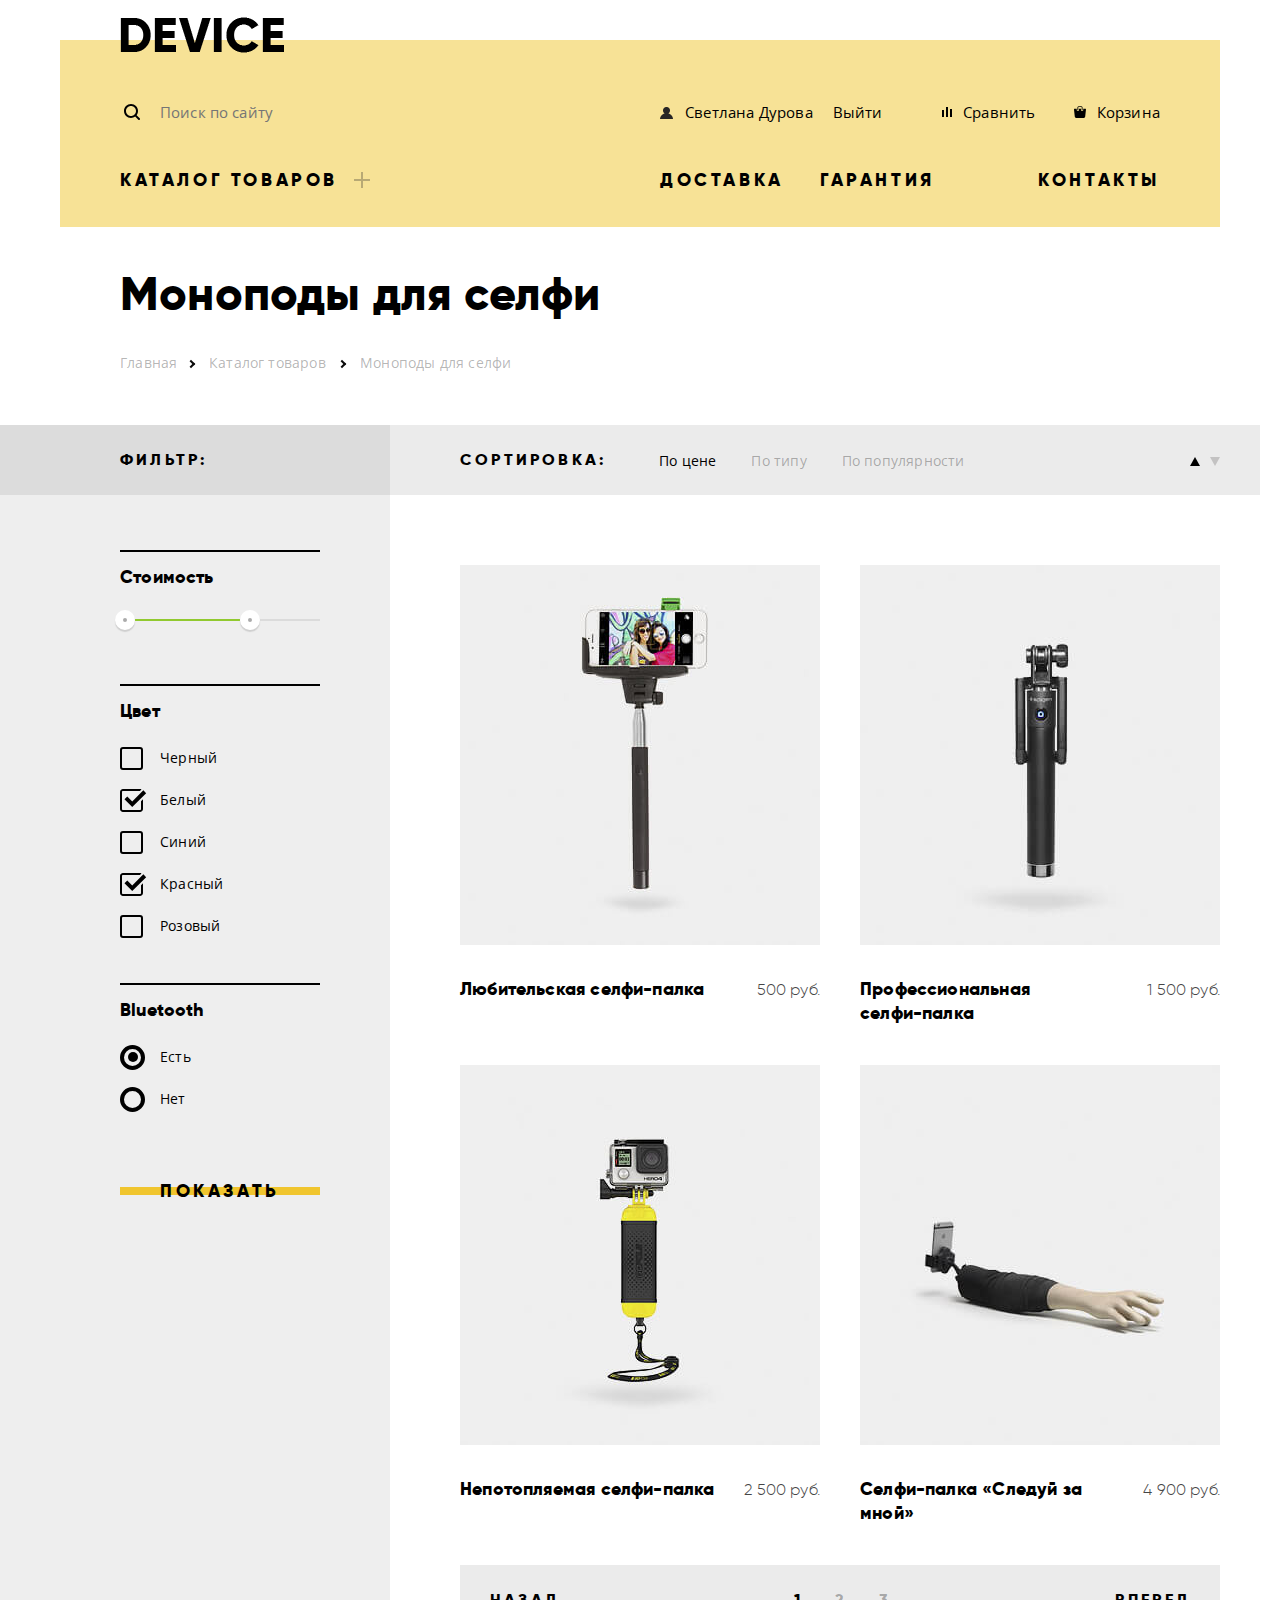
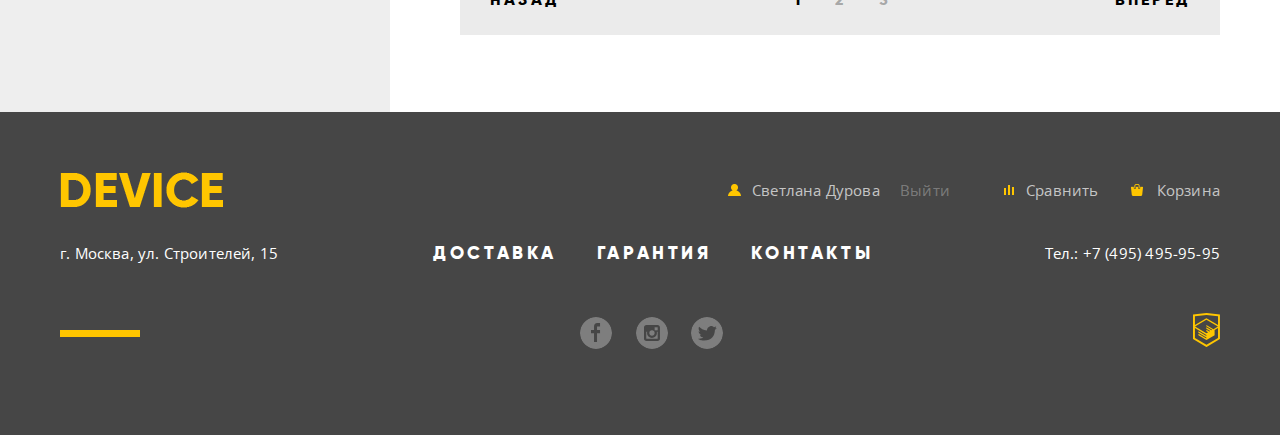
==== commit 48c93340: "Завершает нормальное отображение сайта во всех браузерах" ====
--- a/inner-page.html
+++ b/inner-page.html
@@ -11,7 +11,9 @@
         <header class="main-header">
             <div class=" container">
                 <div class="main-header-wrapper">
-                    <a class="main-header-logo" href="index.html">Device</a>
+                    <a class="main-header-logo" href="index.html">
+                        <img class="main-header-logo-image" src="images/logo.png" width="164" height="36" alt="Логотип интернет магазина «DEVCE»">
+                    </a>
                     <div class="user-tools">
                         <div class="user-tools-item user-tools-box" >
                             <form class="user-tools-form" action="https://echo.htmlacademy.ru" method="POST">
@@ -234,7 +236,9 @@
         <footer class="main-footer">
             <div class="container">
                 <div class="footer-top">
-                    <a class="footer-logo" href="index.html">Device</a>
+                    <a class="footer-logo" href="index.html">
+                        <img class="footer-logo-image" src="images/logo-footer.png" width="163" height="36" alt="Логотип интернет магазина «DEVCE»">
+                    </a>
                     <ul class="footer-user-menu">
                         <li><a href="profile.html">Светлана Дурова</a></li>
                         <li><a href="logout.html">Выйти</a></li>
@@ -271,7 +275,7 @@
                     </ul>
                     <p class="copyright">
                         <a href="https://htmlacademy.ru">
-                            <svg version="1.1" id="Layer_1" xmlns="http://www.w3.org/2000/svg" xmlns:xlink="http://www.w3.org/1999/xlink" x="0px" y="0px" width="26.943px" height="34.09px" viewBox="0 0 26.943 34.09" enable-background="new 0 0 26.943 34.09" xml:space="preserve">
+                            <svg version="1.1" id="Layer_1" xmlns="http://www.w3.org/2000/svg" xmlns:xlink="http://www.w3.org/1999/xlink" x="0px" y="0px" width="26.943px" height="34.09px" viewbox="0 0 26.943 34.09" enable-background="new 0 0 26.943 34.09" xml:space="preserve">
                             <path d="M13.62,0.017L13.472,0L0,1.412v24.661l13.473,8.017l13.43-7.99l0.042-0.025V1.412L13.62,0.017z M25.019,12.127L13.495,5.334 L13.494,5.23l-0.087,0.05l-0.088-0.056v0.109L1.925,12.118V3.147l11.548-1.212l11.547,1.212V12.127z M13.405,6.787L24.923,13.5 l-4.479,2.64l-7.093-4.221l-0.014,1.415l5.904,3.513l-0.86,0.507l-5.03-2.992l-0.014,1.415l3.827,2.275l-0.782,0.523l-3.031-1.787 l-0.014,1.413l1.853,1.091l-1.8,1.081L2.034,13.622L13.405,6.787z M1.925,15.127l11.411,6.791l0.016,1.044L5.41,18.234L5.395,19.65 l7.979,4.795l0.018,1.076l-7.973-4.74l-0.013,1.414l8.021,4.822l0.046,0.025l8.143-4.872l-0.011-5.177l3.415-2.036v10.021 L13.472,31.85L1.925,24.979V15.127z"/>
                             </svg>
                         </a>
--- a/styles/style.css
+++ b/styles/style.css
@@ -1,13 +1,13 @@
 @font-face {
     font-family: 'gilroyextrabold';
-    src: url('../fonts/gilroy-extrabold-webfont.woff2') format('woff2');
+    src: url('../fonts/gilroy-extrabold-webfont.woff2') format('woff2'), url('../fonts/gilroyextrabold.woff') format('woff');
     font-weight: normal;
     font-style: normal;
 }
 
 @font-face {
     font-family: 'gilroylight';
-    src: url('../fonts/gilroy-light-webfont.woff2') format('woff2');
+    src: url('../fonts/gilroy-light-webfont.woff2') format('woff2'), url('../fonts/gilroylight.woff') format('woff');
     font-weight: normal;
     font-style: normal;
 }
@@ -258,16 +258,13 @@
     color: #000000;
 }
 
-.main-header-wrapper a:not(.main-header-logo):hover,
-.main-header-wrapper a:not(.main-header-logo):focus,
-.main-header-logo[href="index.html"]:hover,
-.main-header-logo[href="index.html"]:focus {
-    color: rgba(0, 0, 0, 0.6);
-}
-
-.main-header-wrapper a:not(.main-header-logo):active,
-.main-header-logo[href="index.html"]:active {
-    color: rgba(0, 0, 0, 0.3);
+.main-header-logo[href]:hover .main-header-logo-image,
+.main-header-logo[href]:focus .main-header-logo-image {
+    opacity: 0.6;
+}
+
+.main-header-logo[href]:active .main-header-logo-image {
+    opacity: 0.3;
 }
 
 .main-header-logo {
@@ -275,10 +272,9 @@
     top: -23px;
     left: 60px;
 
-    font-size: 48px;
-    line-height: 48px;
-
-    text-transform: uppercase;
+    display: block;
+    width: 164px;
+    height: 36px;
 }
 
 .user-tools {
@@ -1425,20 +1421,18 @@
 }
 
 .footer-logo {
-    font-size: 48px;
-    line-height: 58px;
-    font-weight: normal;
-    color: #ffc600;
-    text-transform: uppercase;
-}
-
-.inner-page .footer-logo:hover,
-.inner-page .footer-logo:focus {
-    color: rgba(255, 198, 0, 0.6)
-}
-
-.inner-page .footer-logo:active {
-    color: rgba(255, 198, 0, 0.3)
+    display: block;
+    width: 163px;
+    height: 36px;
+}
+
+.footer-logo[href]:hover .footer-logo-image,
+.footer-logo[href]:focus .footer-logo-image {
+    opacity: 0.6;
+}
+
+.footer-logo[href]:active .footer-logo-image {
+    opacity: 0.3;
 }
 
 .footer-user-menu {
@@ -2233,14 +2227,12 @@
     display: flex;
     -ms-flex-wrap: wrap;
         flex-wrap: wrap;
-    -webkit-box-align: center;
-        -ms-flex-align: center;
-            align-items: center;
 
     min-height: 70px;
     margin: 0;
     margin-bottom: 70px;
     padding: 0;
+    padding-top: 23px;
 
     font-size: 16px;
     line-height: 24px;
@@ -2433,6 +2425,7 @@
 }
 
 .filter-option {
+    min-height: 25px;
     margin-bottom: 17px;
     padding-left: 40px;
 }
@@ -2586,6 +2579,7 @@
 }
 
 .sort-catalog-wrapper {
+    width: 830px;
     padding-left: 70px;
 
     background-color: #ffffff;
@@ -2601,11 +2595,9 @@
     display: flex;
     -ms-flex-wrap: no-wrap;
         flex-wrap: no-wrap;
-    -webkit-box-align: center;
-        -ms-flex-align: center;
-            align-items: center;
     min-height: 70px;
     margin-bottom: 70px;
+    padding-top: 23px;
 }
 
 .sort::before {
@@ -2618,7 +2610,7 @@
     left: -70px;
     right: 0;
 
-    margin-right: calc(590px - 50vw);
+    margin-right: calc(600px - 50vw);
 
     background-color: rgba(0, 0, 0, 0.08);
 }
